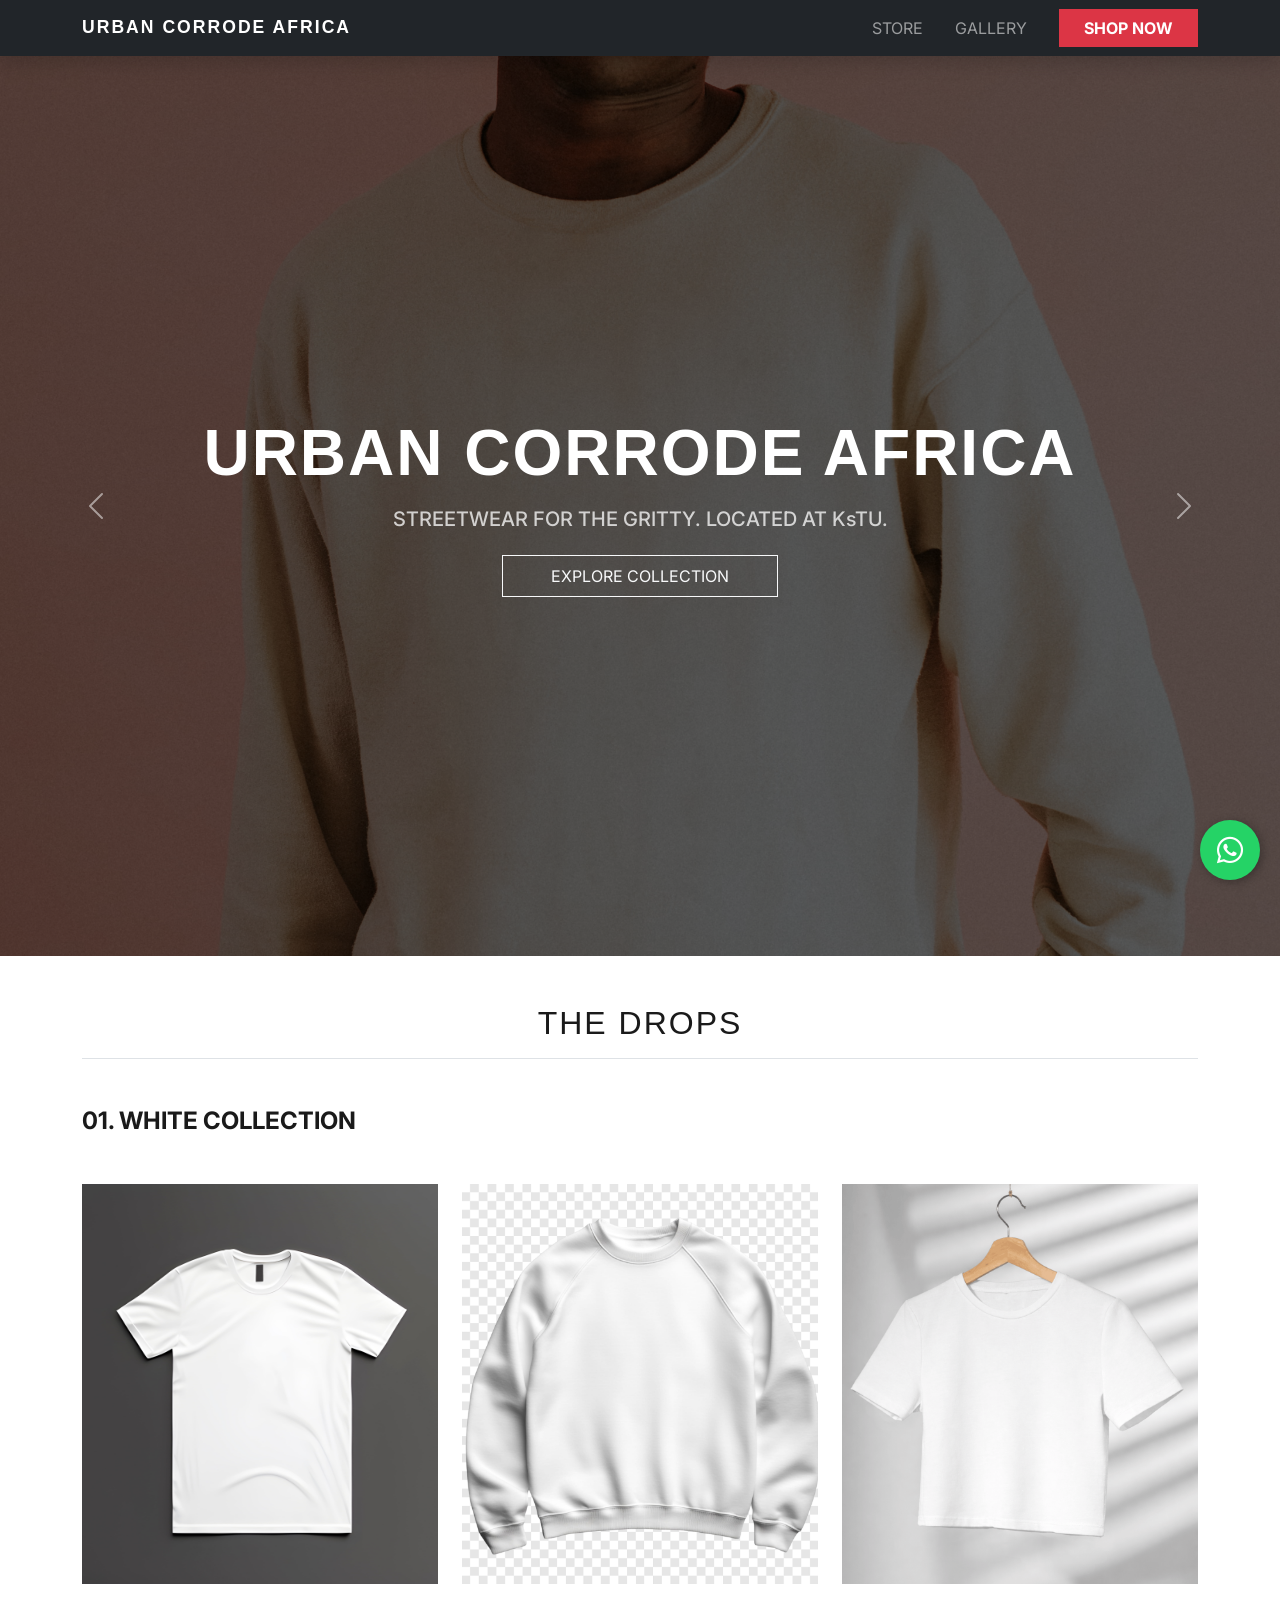
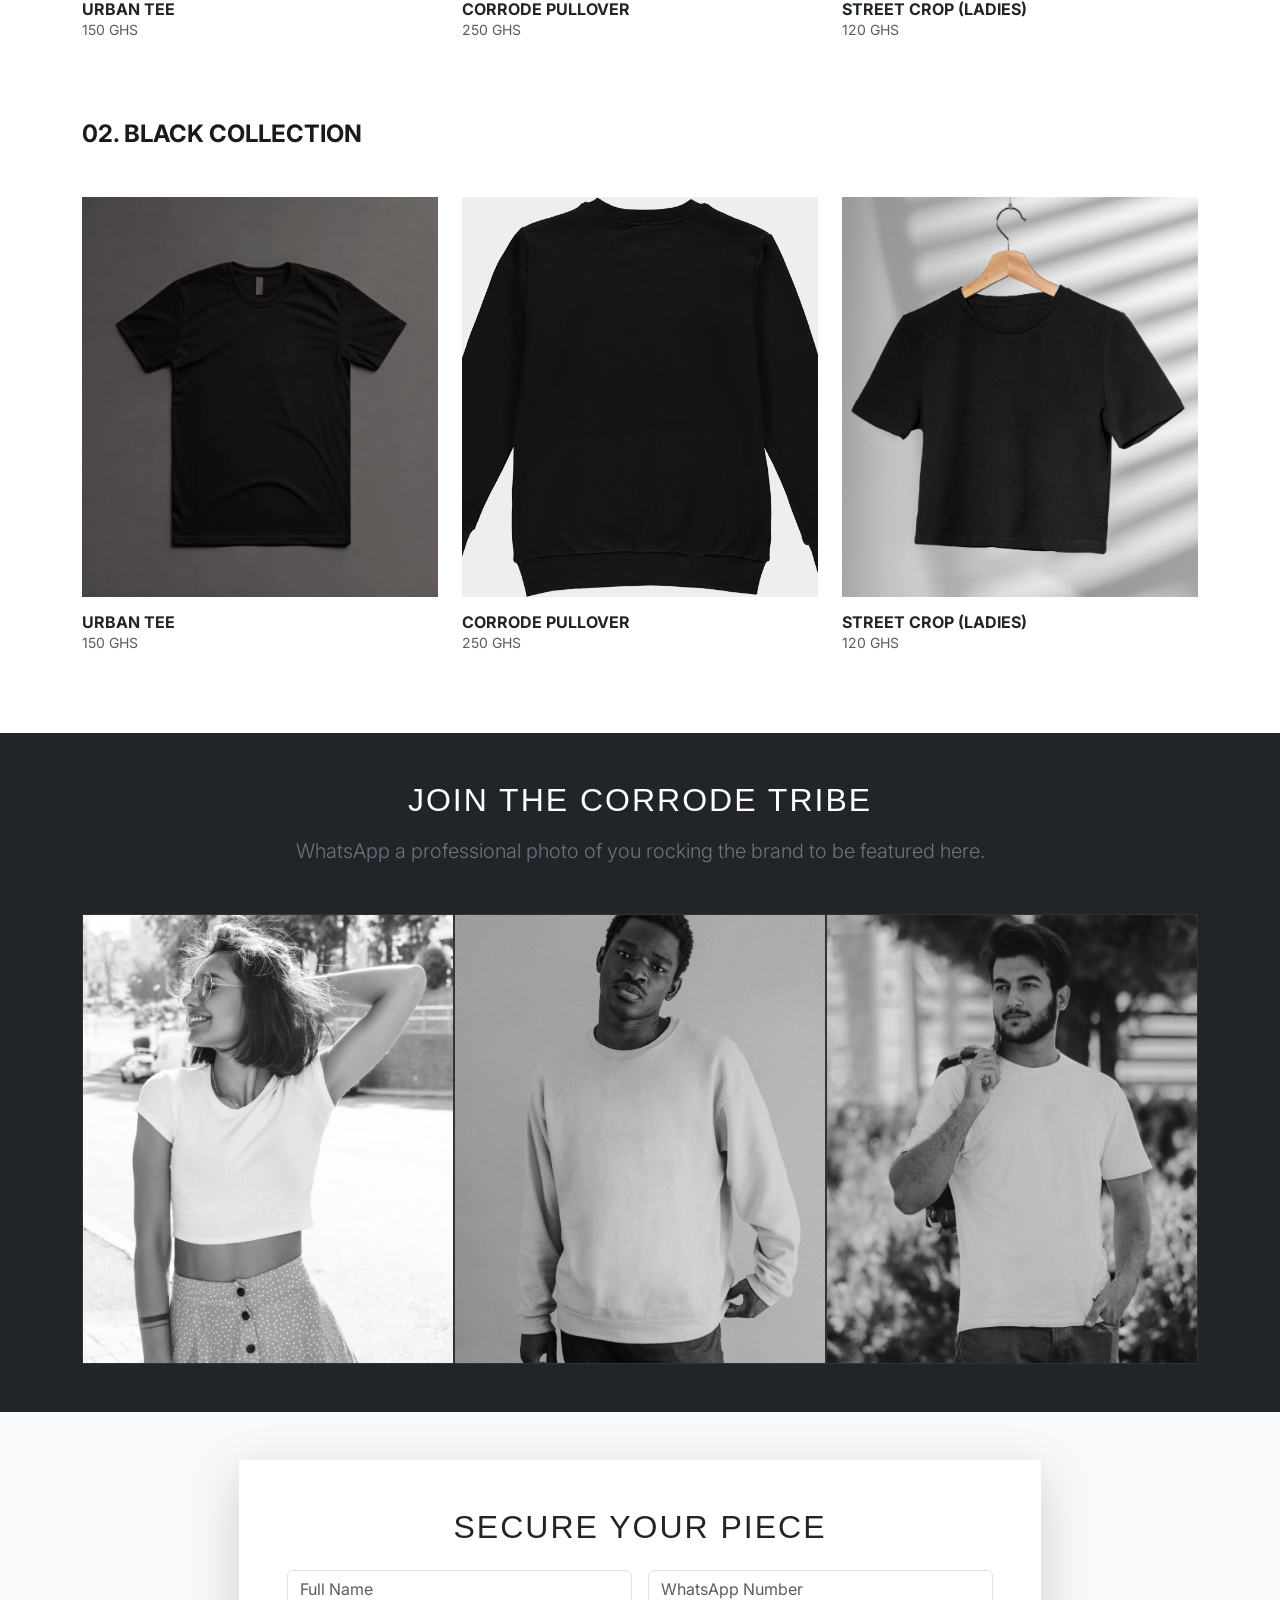
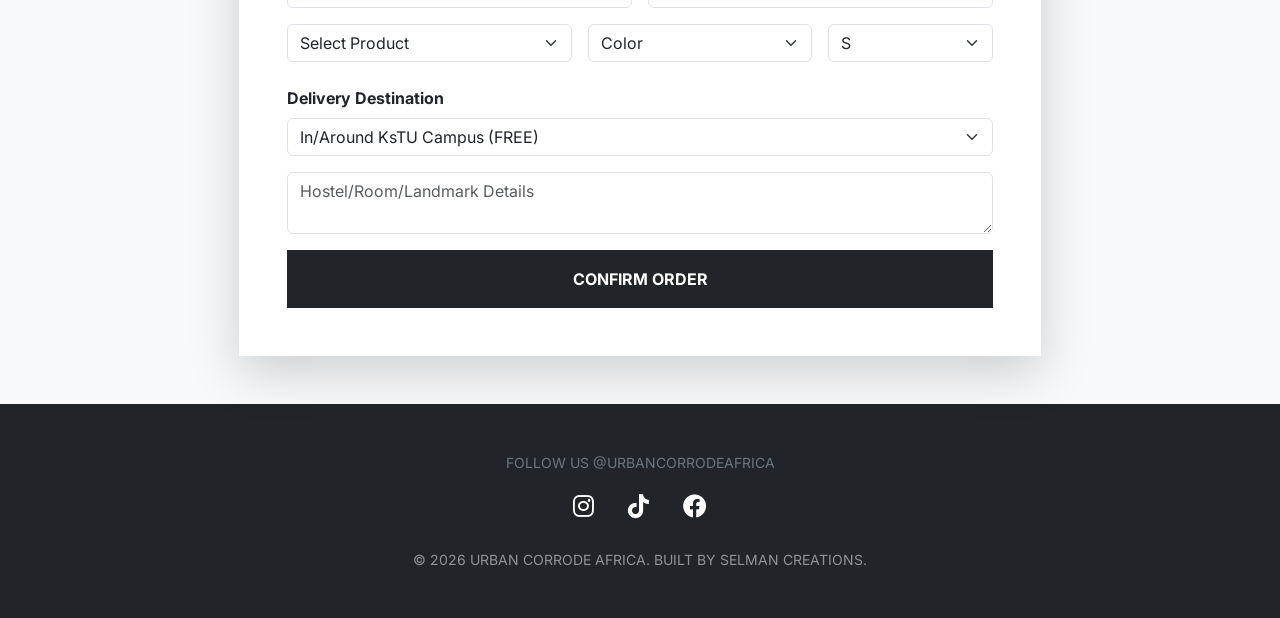
==== index.html @ b8eaf1cb "initial upload" ====
<!DOCTYPE html>
<html lang="en">
<head>
  <meta charset="UTF-8">
  <meta name="viewport" content="width=device-width, initial-scale=1.0">
  <title>URBAN CORRODE AFRICA | Official Store</title>

  <link href="https://cdn.jsdelivr.net/npm/bootstrap@5.3.0/dist/css/bootstrap.min.css" rel="stylesheet">
  <link href="https://fonts.googleapis.com/css2?family=Syncopate:wght@700&family=Inter:wght@400;700&display=swap" rel="stylesheet">
  <link rel="stylesheet" href="https://cdnjs.cloudflare.com/ajax/libs/font-awesome/6.0.0/css/all.min.css">

  <style>
    :root { --brand-dark: #0f0f0f; --brand-accent: #ff4d00; }
    body { font-family: 'Inter', sans-serif; background-color: #f8f9fa; color: #1a1a1a; overflow-x: hidden; }
    h1, h2, .navbar-brand { font-family: 'Syncopate', sans-serif; text-transform: uppercase; letter-spacing: 2px; }

    /* --- Navbar Styling --- */
    .navbar-brand {
      white-space: normal;
      max-width: 75%;
      line-height: 1.2;
      font-size: 1.1rem;
    }

    @media (max-width: 991px) {
      .navbar-brand { font-size: 0.9rem; }
      .navbar-toggler { margin-top: 5px; border-color: rgba(255,255,255,0.1); }
      .navbar-collapse { background: #212529; padding: 20px; border-radius: 0 0 10px 10px; }
    }

    /* --- Full Viewport Carousel --- */
    .carousel-item {
      height: 100vh;
      width: 100vw;
      background: no-repeat center center scroll;
      background-size: cover;
    }

    .carousel-overlay {
      position: absolute; top: 0; left: 0; width: 100%; height: 100%;
      background: rgba(0,0,0,0.6); display: flex; align-items: center;
      justify-content: center; color: white; text-align: center;
    }

    /* --- WhatsApp Floating Button --- */
    .whatsapp-float { position: fixed; bottom: 20px; right: 20px; background: #25d366; color: white;
      width: 60px; height: 60px; border-radius: 50%; text-align: center; font-size: 30px;
      box-shadow: 2px 2px 10px rgba(0,0,0,0.3); z-index: 1000; display: flex; align-items: center; justify-content: center; text-decoration: none; }

    /* --- Shop Section --- */
    .product-card { border: none; transition: 0.3s; background: none; }
    .product-card img { border-radius: 0; width: 100%; height: 400px; object-fit: cover; background: #eee; }
    .product-card:hover { transform: translateY(-5px); }

    /* --- Gallery Hover Zoom Effect --- */
    .gallery-container { overflow: hidden; position: relative; }
    .gallery-img {
      width: 100%; height: 450px; object-fit: cover;
      filter: grayscale(100%); transition: transform 0.6s ease, filter 0.6s ease;
      border: 1px solid #333;
    }
    .gallery-container:hover .gallery-img { filter: grayscale(0%); transform: scale(1.1); }

    .social-link { color: white; font-size: 1.5rem; margin: 0 15px; transition: 0.3s; text-decoration: none; }
    .social-link:hover { color: var(--brand-accent); }
  </style>
</head>
<body>

<a href="https://wa.me/233554914575" class="whatsapp-float" target="_blank">
  <i class="fab fa-whatsapp"></i>
</a>

<nav class="navbar navbar-expand-lg navbar-dark bg-dark sticky-top shadow">
  <div class="container d-flex align-items-start align-items-lg-center">
    <a class="navbar-brand fw-bold" href="#">URBAN CORRODE<br class="d-lg-none"> AFRICA</a>
    <button class="navbar-toggler" type="button" data-bs-toggle="collapse" data-bs-target="#navbarNav">
      <span class="navbar-toggler-icon"></span>
    </button>
    <div class="collapse navbar-collapse" id="navbarNav">
      <ul class="navbar-nav ms-auto align-items-center">
        <li class="nav-item"><a class="nav-link px-3" href="#shop">STORE</a></li>
        <li class="nav-item"><a class="nav-link px-3" href="#gallery">GALLERY</a></li>
        <li class="nav-item ms-lg-3 mt-3 mt-lg-0">
          <a href="#order" class="btn btn-danger px-4 rounded-0 fw-bold w-100">SHOP NOW</a>
        </li>
      </ul>
    </div>
  </div>
</nav>

<div id="heroCarousel" class="carousel slide carousel-fade" data-bs-ride="carousel">
  <div class="carousel-inner">
    <div class="carousel-item active" style="background-image: url('images/street%20uca%20pull%20over.jpg');">
      <div class="carousel-overlay">
        <div class="container px-4">
          <h1 class="display-3 fw-bold mb-3">URBAN CORRODE AFRICA</h1>
          <p class="h5 mb-4 opacity-75">STREETWEAR FOR THE GRITTY. LOCATED AT KsTU.</p>
          <a href="#shop" class="btn btn-outline-light rounded-0 px-5 py-2">EXPLORE COLLECTION</a>
        </div>
      </div>
    </div>
    <div class="carousel-item" style="background-image: url('images/street%20normal%20white%20uca.jpg');">
      <div class="carousel-overlay">
        <div class="container px-4">
          <h1 class="display-3 fw-bold mb-3">THE WHITE COLLECTION</h1>
          <p class="h5 mb-4 opacity-75">CLEAN. BOLD. ESSENTIAL.</p>
          <a href="#order" class="btn btn-danger rounded-0 px-5 py-2">ORDER NOW</a>
        </div>
      </div>
    </div>
  </div>
  <button class="carousel-control-prev" type="button" data-bs-target="#heroCarousel" data-bs-slide="prev">
    <span class="carousel-control-prev-icon" aria-hidden="true"></span>
  </button>
  <button class="carousel-control-next" type="button" data-bs-target="#heroCarousel" data-bs-slide="next">
    <span class="carousel-control-next-icon" aria-hidden="true"></span>
  </button>
</div>

<section id="shop" class="py-5 bg-white">
  <div class="container">
    <h2 class="text-center mb-5 border-bottom pb-3">THE DROPS</h2>

    <div class="row g-4 mb-5">
      <div class="col-12"><h4 class="fw-bold mb-4">01. WHITE COLLECTION</h4></div>
      <div class="col-md-4">
        <div class="card product-card">
          <img src="images/white%20normal%20uca%20shirt.jpg" alt="White Tee">
          <div class="card-body px-0"><h6 class="fw-bold mb-0 text-uppercase">Urban Tee</h6><p class="small text-muted">150 GHS</p></div>
        </div>
      </div>
      <div class="col-md-4">
        <div class="card product-card">
          <img src="images/white%20pull%20over.jpg" alt="White Hoodie">
          <div class="card-body px-0"><h6 class="fw-bold mb-0 text-uppercase">Corrode Pullover</h6><p class="small text-muted">250 GHS</p></div>
        </div>
      </div>
      <div class="col-md-4">
        <div class="card product-card">
          <img src="images/white%20crop%20top%20uca.png" alt="White Crop">
          <div class="card-body px-0"><h6 class="fw-bold mb-0 text-uppercase">Street Crop (Ladies)</h6><p class="small text-muted">120 GHS</p></div>
        </div>
      </div>
    </div>

    <div class="row g-4">
      <div class="col-12"><h4 class="fw-bold mb-4">02. BLACK COLLECTION</h4></div>
      <div class="col-md-4">
        <div class="card product-card">
          <img src="images/black%20normal%20uca%20shirt.png" alt="Black Tee">
          <div class="card-body px-0"><h6 class="fw-bold mb-0 text-uppercase">Urban Tee</h6><p class="small text-muted">150 GHS</p></div>
        </div>
      </div>
      <div class="col-md-4">
        <div class="card product-card">
          <img src="images/black%20pull%20over.png" alt="Black Hoodie">
          <div class="card-body px-0"><h6 class="fw-bold mb-0 text-uppercase">Corrode Pullover</h6><p class="small text-muted">250 GHS</p></div>
        </div>
      </div>
      <div class="col-md-4">
        <div class="card product-card">
          <img src="images/black%20crop%20top%20uca.jpg" alt="Black Crop">
          <div class="card-body px-0"><h6 class="fw-bold mb-0 text-uppercase">Street Crop (Ladies)</h6><p class="small text-muted">120 GHS</p></div>
        </div>
      </div>
    </div>
  </div>
</section>

<section id="gallery" class="py-5 bg-dark text-white">
  <div class="container text-center">
    <h2 class="mb-3">JOIN THE CORRODE TRIBE</h2>
    <p class="lead mb-5 text-secondary px-3">WhatsApp a professional photo of you rocking the brand to be featured here.</p>
    <div class="row g-0">
      <div class="col-md-4 gallery-container"><img src="images/streep%20uca%20crop%20top%203.jpg" class="gallery-img" alt="Fan Photo"></div>
      <div class="col-md-4 gallery-container"><img src="images/street%20uca%20pull%20over.jpg" class="gallery-img" alt="Fan Photo"></div>
      <div class="col-md-4 gallery-container"><img src="images/street%20normal%20white%20uca.jpg" class="gallery-img" alt="Fan Photo"></div>
    </div>
  </div>
</section>

<section id="order" class="py-5">
  <div class="container px-4" style="max-width: 850px;">
    <div class="card p-4 p-md-5 shadow-lg border-0 rounded-0">
      <h2 class="text-center mb-4">SECURE YOUR PIECE</h2>
      <form name="urban-corrode-orders" method="POST" data-netlify="true">
        <div class="row g-3">
          <div class="col-md-6"><input type="text" name="name" class="form-control" placeholder="Full Name" required></div>
          <div class="col-md-6"><input type="tel" name="phone" class="form-control" placeholder="WhatsApp Number" required></div>

          <div class="col-md-5">
            <select name="product" class="form-select" required>
              <option value="" disabled selected>Select Product</option>
              <option>Urban Tee</option>
              <option>Corrode Hoodie</option>
              <option>Street Crop</option>
            </select>
          </div>
          <div class="col-md-4">
            <select name="color" class="form-select" required>
              <option value="" disabled selected>Color</option>
              <option>Midnight Black</option>
              <option>Classic White</option>
            </select>
          </div>
          <div class="col-md-3">
            <select name="size" class="form-select">
              <option>S</option><option>M</option><option>L</option><option>XL</option>
            </select>
          </div>

          <div class="col-12 mt-4">
            <label class="form-label fw-bold">Delivery Destination</label>
            <select name="delivery" class="form-select mb-3" required>
              <option value="KsTU">In/Around KsTU Campus (FREE)</option>
              <option value="Outside">Outside Campus (Delivery Fee Applies)</option>
            </select>
            <textarea name="address" class="form-control" rows="2" placeholder="Hostel/Room/Landmark Details" required></textarea>
          </div>
          <div class="col-12">
            <button type="submit" class="btn btn-dark w-100 py-3 fw-bold rounded-0">CONFIRM ORDER</button>
          </div>
        </div>
      </form>
    </div>
  </div>
</section>

<footer class="py-5 bg-dark text-white text-center">
  <div class="mb-4">
    <p class="small text-secondary mb-3 text-uppercase">Follow us @urbancorrodeafrica</p>
    <a href="https://instagram.com/urbancorrodeafrica" class="social-link" target="_blank"><i class="fab fa-instagram"></i></a>
    <a href="https://tiktok.com/@urbancorrodeafrica" class="social-link" target="_blank"><i class="fab fa-tiktok"></i></a>
    <a href="https://facebook.com/urbancorrodeafrica" class="social-link" target="_blank"><i class="fab fa-facebook"></i></a>
  </div>
  <p class="mb-0 small opacity-50">© 2026 URBAN CORRODE AFRICA. BUILT BY SELMAN CREATIONS.</p>
</footer>

<script src="https://cdn.jsdelivr.net/npm/bootstrap@5.3.0/dist/js/bootstrap.bundle.min.js"></script>
</body>
</html>
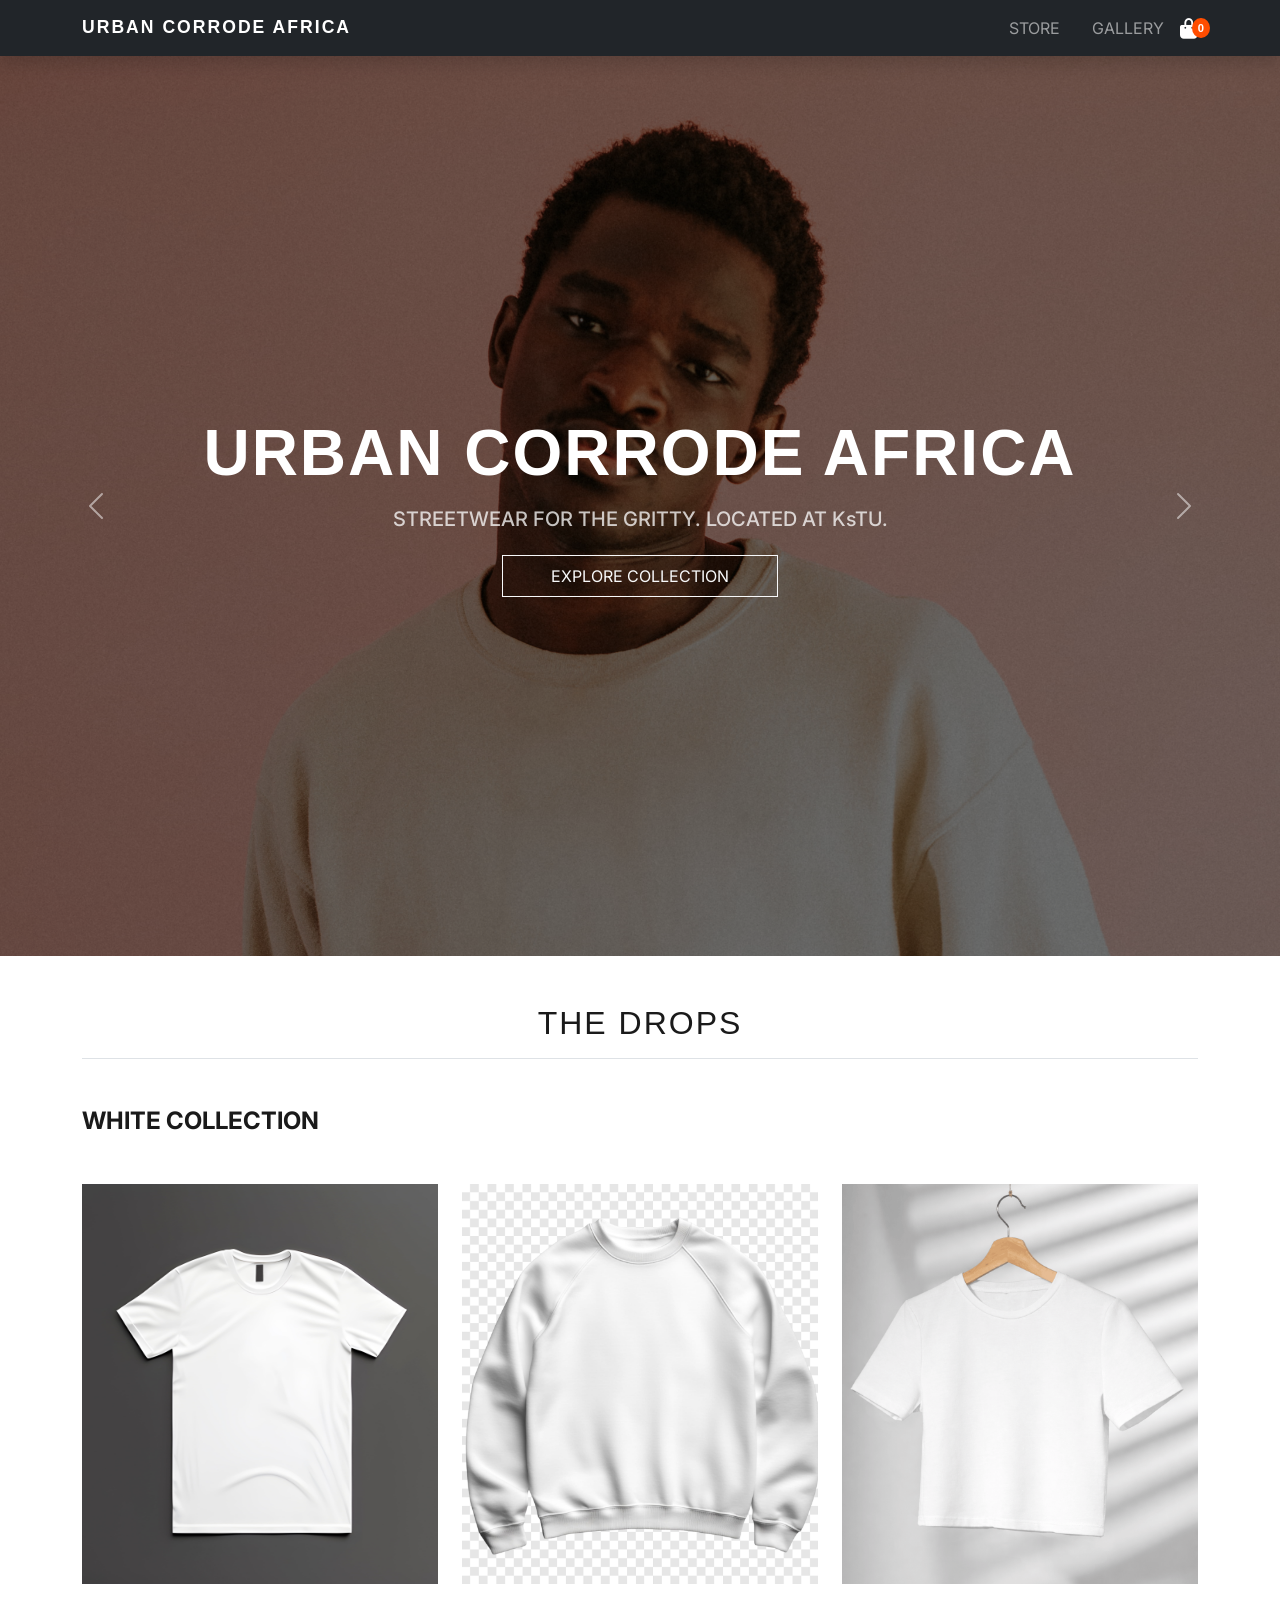
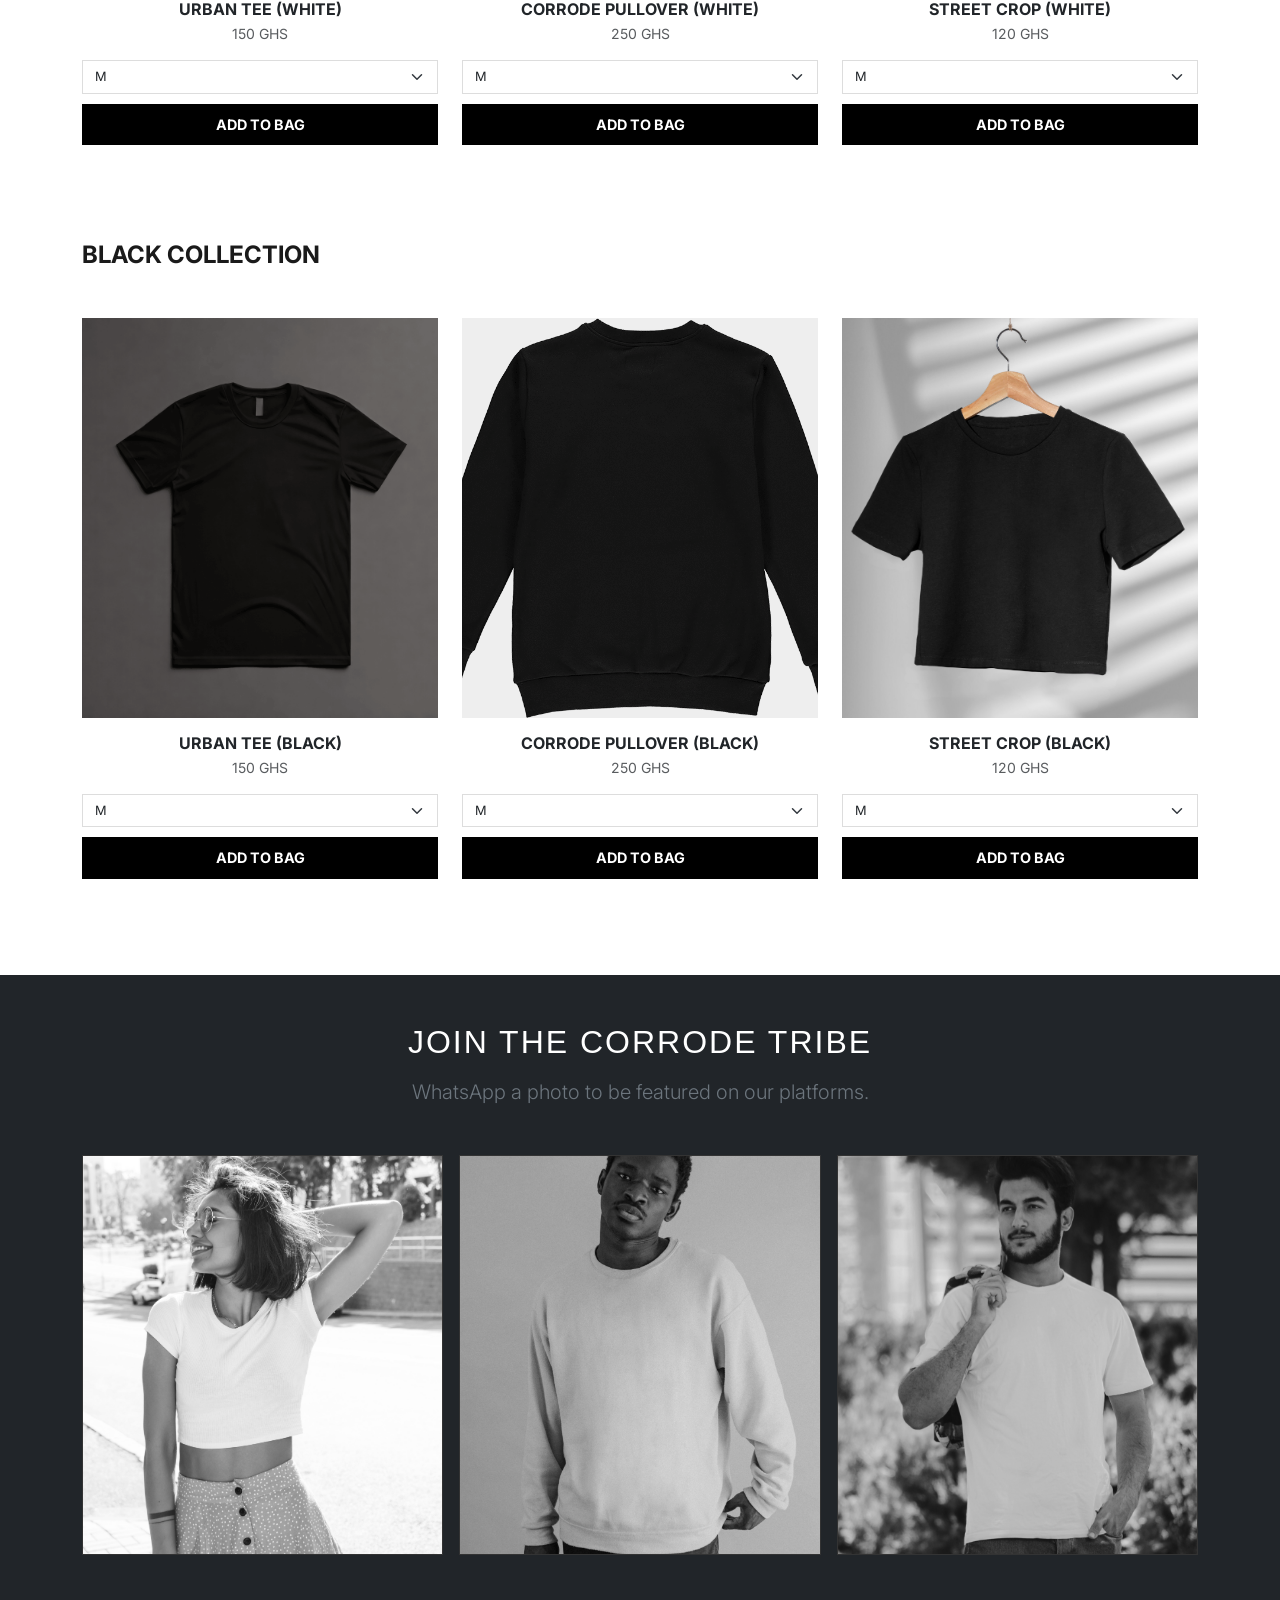
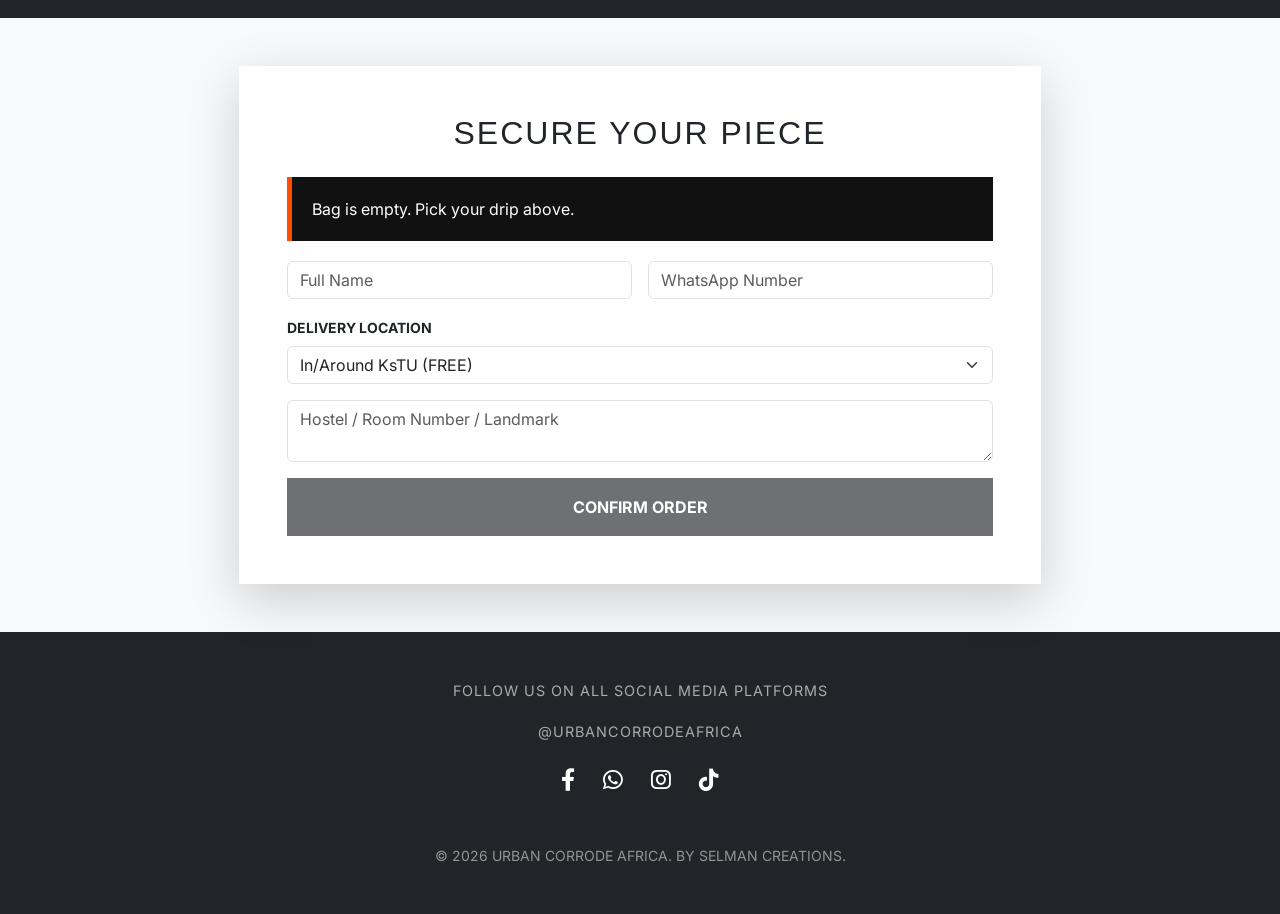
==== commit f8da23d5: "initial upload" ====
--- a/index.html
+++ b/index.html
@@ -14,76 +14,79 @@
     body { font-family: 'Inter', sans-serif; background-color: #f8f9fa; color: #1a1a1a; overflow-x: hidden; }
     h1, h2, .navbar-brand { font-family: 'Syncopate', sans-serif; text-transform: uppercase; letter-spacing: 2px; }
 
-    /* --- Navbar Styling --- */
-    .navbar-brand {
-      white-space: normal;
-      max-width: 75%;
-      line-height: 1.2;
-      font-size: 1.1rem;
-    }
+    /* Navbar & Persistent Cart */
+    .navbar-brand { white-space: normal; max-width: 75%; line-height: 1.2; font-size: 1.1rem; }
+    .cart-status { position: relative; cursor: pointer; color: white; text-decoration: none; transition: 0.3s; display: flex; align-items: center; }
+    .cart-status:hover { color: var(--brand-accent); }
+    .cart-badge { position: absolute; top: -10px; right: -12px; background: var(--brand-accent); color: white; font-size: 0.7rem; padding: 2px 6px; border-radius: 50%; font-family: sans-serif; font-weight: bold; }
 
     @media (max-width: 991px) {
       .navbar-brand { font-size: 0.9rem; }
-      .navbar-toggler { margin-top: 5px; border-color: rgba(255,255,255,0.1); }
-      .navbar-collapse { background: #212529; padding: 20px; border-radius: 0 0 10px 10px; }
-    }
-
-    /* --- Full Viewport Carousel --- */
+      .navbar-collapse { background: #212529; padding: 20px; border-radius: 0 0 10px 10px; margin-top: 10px; }
+      .nav-actions-mobile { display: flex; align-items: center; gap: 20px; }
+    }
+
+    /* Carousel Fix: Ensuring heads aren't cut off on desktop */
     .carousel-item {
       height: 100vh;
       width: 100vw;
-      background: no-repeat center center scroll;
+      background-repeat: no-repeat;
+      background-position: top center; /* Prioritizes the top of the image */
       background-size: cover;
+    }
+
+    /* Specific Desktop Adjustment */
+    @media (min-width: 1200px) {
+      .carousel-item { background-attachment: fixed; }
     }
 
     .carousel-overlay {
       position: absolute; top: 0; left: 0; width: 100%; height: 100%;
-      background: rgba(0,0,0,0.6); display: flex; align-items: center;
+      background: rgba(0,0,0,0.5); display: flex; align-items: center;
       justify-content: center; color: white; text-align: center;
     }
 
-    /* --- WhatsApp Floating Button --- */
-    .whatsapp-float { position: fixed; bottom: 20px; right: 20px; background: #25d366; color: white;
-      width: 60px; height: 60px; border-radius: 50%; text-align: center; font-size: 30px;
-      box-shadow: 2px 2px 10px rgba(0,0,0,0.3); z-index: 1000; display: flex; align-items: center; justify-content: center; text-decoration: none; }
-
-    /* --- Shop Section --- */
-    .product-card { border: none; transition: 0.3s; background: none; }
+    /* Product Cards */
+    .product-card { border: none; transition: 0.3s; background: none; margin-bottom: 2rem; }
     .product-card img { border-radius: 0; width: 100%; height: 400px; object-fit: cover; background: #eee; }
-    .product-card:hover { transform: translateY(-5px); }
-
-    /* --- Gallery Hover Zoom Effect --- */
-    .gallery-container { overflow: hidden; position: relative; }
-    .gallery-img {
-      width: 100%; height: 450px; object-fit: cover;
-      filter: grayscale(100%); transition: transform 0.6s ease, filter 0.6s ease;
-      border: 1px solid #333;
-    }
-    .gallery-container:hover .gallery-img { filter: grayscale(0%); transform: scale(1.1); }
-
-    .social-link { color: white; font-size: 1.5rem; margin: 0 15px; transition: 0.3s; text-decoration: none; }
-    .social-link:hover { color: var(--brand-accent); }
+    .size-select { border-radius: 0; border: 1px solid #ddd; font-size: 0.8rem; margin-bottom: 10px; }
+    .btn-add { background: #000; color: #fff; border-radius: 0; font-weight: bold; width: 100%; transition: 0.3s; border: none; padding: 10px; font-size: 0.9rem; }
+    .btn-add:hover { background: var(--brand-accent); }
+
+    /* Gallery */
+    .gallery-container { overflow: hidden; position: relative; margin-bottom: 15px; }
+    .gallery-img { width: 100%; height: 400px; object-fit: cover; filter: grayscale(100%); transition: 0.6s; border: 1px solid #333; }
+    .gallery-container:hover .gallery-img { filter: grayscale(0%); transform: scale(1.05); }
+
+    /* Checkout Summary */
+    #bag-summary { background: #111; color: #fff; padding: 20px; margin-bottom: 20px; border-left: 5px solid var(--brand-accent); }
+
+    /* Footer Socials */
+    .footer-social-title { font-size: 0.9rem; letter-spacing: 1px; color: #aaa; margin-bottom: 20px; }
+    .social-link { color: white; font-size: 1.4rem; margin: 0 12px; text-decoration: none; transition: 0.3s; display: inline-block; }
+    .social-link:hover { color: var(--brand-accent); transform: translateY(-3px); }
   </style>
 </head>
 <body>
 
-<a href="https://wa.me/233554914575" class="whatsapp-float" target="_blank">
-  <i class="fab fa-whatsapp"></i>
-</a>
-
 <nav class="navbar navbar-expand-lg navbar-dark bg-dark sticky-top shadow">
-  <div class="container d-flex align-items-start align-items-lg-center">
+  <div class="container d-flex justify-content-between align-items-center">
     <a class="navbar-brand fw-bold" href="#">URBAN CORRODE<br class="d-lg-none"> AFRICA</a>
-    <button class="navbar-toggler" type="button" data-bs-toggle="collapse" data-bs-target="#navbarNav">
-      <span class="navbar-toggler-icon"></span>
-    </button>
+
+    <div class="nav-actions-mobile order-lg-last">
+      <a href="#order" class="cart-status me-3 me-lg-0">
+        <i class="fas fa-shopping-bag fa-lg"></i>
+        <span class="cart-badge" id="cart-count">0</span>
+      </a>
+      <button class="navbar-toggler" type="button" data-bs-toggle="collapse" data-bs-target="#navbarNav">
+        <span class="navbar-toggler-icon"></span>
+      </button>
+    </div>
+
     <div class="collapse navbar-collapse" id="navbarNav">
       <ul class="navbar-nav ms-auto align-items-center">
         <li class="nav-item"><a class="nav-link px-3" href="#shop">STORE</a></li>
         <li class="nav-item"><a class="nav-link px-3" href="#gallery">GALLERY</a></li>
-        <li class="nav-item ms-lg-3 mt-3 mt-lg-0">
-          <a href="#order" class="btn btn-danger px-4 rounded-0 fw-bold w-100">SHOP NOW</a>
-        </li>
       </ul>
     </div>
   </div>
@@ -96,7 +99,7 @@
         <div class="container px-4">
           <h1 class="display-3 fw-bold mb-3">URBAN CORRODE AFRICA</h1>
           <p class="h5 mb-4 opacity-75">STREETWEAR FOR THE GRITTY. LOCATED AT KsTU.</p>
-          <a href="#shop" class="btn btn-outline-light rounded-0 px-5 py-2">EXPLORE COLLECTION</a>
+          <a href="#shop" class="btn btn-outline-light rounded-0 px-5 py-2 text-uppercase">Explore Collection</a>
         </div>
       </div>
     </div>
@@ -123,104 +126,115 @@
     <h2 class="text-center mb-5 border-bottom pb-3">THE DROPS</h2>
 
     <div class="row g-4 mb-5">
-      <div class="col-12"><h4 class="fw-bold mb-4">01. WHITE COLLECTION</h4></div>
-      <div class="col-md-4">
-        <div class="card product-card">
+      <div class="col-12"><h4 class="fw-bold mb-4">WHITE COLLECTION</h4></div>
+      <div class="col-md-4">
+        <div class="card product-card text-center">
           <img src="images/white%20normal%20uca%20shirt.jpg" alt="White Tee">
-          <div class="card-body px-0"><h6 class="fw-bold mb-0 text-uppercase">Urban Tee</h6><p class="small text-muted">150 GHS</p></div>
-        </div>
-      </div>
-      <div class="col-md-4">
-        <div class="card product-card">
+          <div class="card-body px-0">
+            <h6 class="fw-bold mb-1">URBAN TEE (WHITE)</h6>
+            <p class="small text-muted">150 GHS</p>
+            <select class="form-select size-select" id="size-w-tee"><option>S</option><option selected>M</option><option>L</option><option>XL</option></select>
+            <button class="btn-add" onclick="addToBag('Urban Tee (White)', 150, 'size-w-tee')">ADD TO BAG</button>
+          </div>
+        </div>
+      </div>
+      <div class="col-md-4">
+        <div class="card product-card text-center">
           <img src="images/white%20pull%20over.jpg" alt="White Hoodie">
-          <div class="card-body px-0"><h6 class="fw-bold mb-0 text-uppercase">Corrode Pullover</h6><p class="small text-muted">250 GHS</p></div>
-        </div>
-      </div>
-      <div class="col-md-4">
-        <div class="card product-card">
+          <div class="card-body px-0">
+            <h6 class="fw-bold mb-1">CORRODE PULLOVER (WHITE)</h6>
+            <p class="small text-muted">250 GHS</p>
+            <select class="form-select size-select" id="size-w-hoodie"><option>S</option><option selected>M</option><option>L</option><option>XL</option></select>
+            <button class="btn-add" onclick="addToBag('Pullover (White)', 250, 'size-w-hoodie')">ADD TO BAG</button>
+          </div>
+        </div>
+      </div>
+      <div class="col-md-4">
+        <div class="card product-card text-center">
           <img src="images/white%20crop%20top%20uca.png" alt="White Crop">
-          <div class="card-body px-0"><h6 class="fw-bold mb-0 text-uppercase">Street Crop (Ladies)</h6><p class="small text-muted">120 GHS</p></div>
+          <div class="card-body px-0">
+            <h6 class="fw-bold mb-1">STREET CROP (WHITE)</h6>
+            <p class="small text-muted">120 GHS</p>
+            <select class="form-select size-select" id="size-w-crop"><option>S</option><option selected>M</option><option>L</option></select>
+            <button class="btn-add" onclick="addToBag('Street Crop (White)', 120, 'size-w-crop')">ADD TO BAG</button>
+          </div>
         </div>
       </div>
     </div>
 
     <div class="row g-4">
-      <div class="col-12"><h4 class="fw-bold mb-4">02. BLACK COLLECTION</h4></div>
-      <div class="col-md-4">
-        <div class="card product-card">
+      <div class="col-12"><h4 class="fw-bold mb-4">BLACK COLLECTION</h4></div>
+      <div class="col-md-4">
+        <div class="card product-card text-center">
           <img src="images/black%20normal%20uca%20shirt.png" alt="Black Tee">
-          <div class="card-body px-0"><h6 class="fw-bold mb-0 text-uppercase">Urban Tee</h6><p class="small text-muted">150 GHS</p></div>
-        </div>
-      </div>
-      <div class="col-md-4">
-        <div class="card product-card">
+          <div class="card-body px-0">
+            <h6 class="fw-bold mb-1">URBAN TEE (BLACK)</h6>
+            <p class="small text-muted">150 GHS</p>
+            <select class="form-select size-select" id="size-b-tee"><option>S</option><option selected>M</option><option>L</option><option>XL</option></select>
+            <button class="btn-add" onclick="addToBag('Urban Tee (Black)', 150, 'size-b-tee')">ADD TO BAG</button>
+          </div>
+        </div>
+      </div>
+      <div class="col-md-4">
+        <div class="card product-card text-center">
           <img src="images/black%20pull%20over.png" alt="Black Hoodie">
-          <div class="card-body px-0"><h6 class="fw-bold mb-0 text-uppercase">Corrode Pullover</h6><p class="small text-muted">250 GHS</p></div>
-        </div>
-      </div>
-      <div class="col-md-4">
-        <div class="card product-card">
+          <div class="card-body px-0">
+            <h6 class="fw-bold mb-1">CORRODE PULLOVER (BLACK)</h6>
+            <p class="small text-muted">250 GHS</p>
+            <select class="form-select size-select" id="size-b-hoodie"><option>S</option><option selected>M</option><option>L</option><option>XL</option></select>
+            <button class="btn-add" onclick="addToBag('Pullover (Black)', 250, 'size-b-hoodie')">ADD TO BAG</button>
+          </div>
+        </div>
+      </div>
+      <div class="col-md-4">
+        <div class="card product-card text-center">
           <img src="images/black%20crop%20top%20uca.jpg" alt="Black Crop">
-          <div class="card-body px-0"><h6 class="fw-bold mb-0 text-uppercase">Street Crop (Ladies)</h6><p class="small text-muted">120 GHS</p></div>
+          <div class="card-body px-0">
+            <h6 class="fw-bold mb-1">STREET CROP (BLACK)</h6>
+            <p class="small text-muted">120 GHS</p>
+            <select class="form-select size-select" id="size-b-crop"><option>S</option><option selected>M</option><option>L</option></select>
+            <button class="btn-add" onclick="addToBag('Street Crop (Black)', 120, 'size-b-crop')">ADD TO BAG</button>
+          </div>
         </div>
       </div>
     </div>
   </div>
 </section>
 
-<section id="gallery" class="py-5 bg-dark text-white">
-  <div class="container text-center">
+<section id="gallery" class="py-5 bg-dark text-white text-center">
+  <div class="container">
     <h2 class="mb-3">JOIN THE CORRODE TRIBE</h2>
-    <p class="lead mb-5 text-secondary px-3">WhatsApp a professional photo of you rocking the brand to be featured here.</p>
-    <div class="row g-0">
-      <div class="col-md-4 gallery-container"><img src="images/streep%20uca%20crop%20top%203.jpg" class="gallery-img" alt="Fan Photo"></div>
-      <div class="col-md-4 gallery-container"><img src="images/street%20uca%20pull%20over.jpg" class="gallery-img" alt="Fan Photo"></div>
-      <div class="col-md-4 gallery-container"><img src="images/street%20normal%20white%20uca.jpg" class="gallery-img" alt="Fan Photo"></div>
+    <p class="lead mb-5 text-secondary px-3">WhatsApp a photo to be featured on our platforms.</p>
+    <div class="row g-3">
+      <div class="col-md-4"><div class="gallery-container"><img src="images/streep%20uca%20crop%20top%203.jpg" class="gallery-img" alt="Fan Photo"></div></div>
+      <div class="col-md-4"><div class="gallery-container"><img src="images/street%20uca%20pull%20over.jpg" class="gallery-img" alt="Fan Photo"></div></div>
+      <div class="col-md-4"><div class="gallery-container"><img src="images/street%20normal%20white%20uca.jpg" class="gallery-img" alt="Fan Photo"></div></div>
     </div>
   </div>
 </section>
 
-<section id="order" class="py-5">
+<section id="order" class="py-5 bg-light">
   <div class="container px-4" style="max-width: 850px;">
     <div class="card p-4 p-md-5 shadow-lg border-0 rounded-0">
-      <h2 class="text-center mb-4">SECURE YOUR PIECE</h2>
-      <form name="urban-corrode-orders" method="POST" data-netlify="true">
+      <h2 class="text-center mb-4 text-uppercase">Secure Your Piece</h2>
+      <div id="bag-summary">Bag is empty. Pick your drip above.</div>
+
+      <form id="orderForm" name="urban-corrode-orders" method="POST" data-netlify="true" action="/success.html">
+        <input type="hidden" name="items_list" id="items-input">
+        <input type="hidden" name="total_price" id="total-input">
+
         <div class="row g-3">
-          <div class="col-md-6"><input type="text" name="name" class="form-control" placeholder="Full Name" required></div>
-          <div class="col-md-6"><input type="tel" name="phone" class="form-control" placeholder="WhatsApp Number" required></div>
-
-          <div class="col-md-5">
-            <select name="product" class="form-select" required>
-              <option value="" disabled selected>Select Product</option>
-              <option>Urban Tee</option>
-              <option>Corrode Hoodie</option>
-              <option>Street Crop</option>
+          <div class="col-md-6"><input type="text" id="custName" name="name" class="form-control" placeholder="Full Name" required></div>
+          <div class="col-md-6"><input type="tel" id="custPhone" name="phone" class="form-control" placeholder="WhatsApp Number" required></div>
+          <div class="col-12 mt-3">
+            <label class="form-label fw-bold small">DELIVERY LOCATION</label>
+            <select id="custDelivery" name="delivery" class="form-select mb-3" required>
+              <option value="KsTU">In/Around KsTU (FREE)</option>
+              <option value="Outside">Outside Campus (Fee Applies)</option>
             </select>
-          </div>
-          <div class="col-md-4">
-            <select name="color" class="form-select" required>
-              <option value="" disabled selected>Color</option>
-              <option>Midnight Black</option>
-              <option>Classic White</option>
-            </select>
-          </div>
-          <div class="col-md-3">
-            <select name="size" class="form-select">
-              <option>S</option><option>M</option><option>L</option><option>XL</option>
-            </select>
-          </div>
-
-          <div class="col-12 mt-4">
-            <label class="form-label fw-bold">Delivery Destination</label>
-            <select name="delivery" class="form-select mb-3" required>
-              <option value="KsTU">In/Around KsTU Campus (FREE)</option>
-              <option value="Outside">Outside Campus (Delivery Fee Applies)</option>
-            </select>
-            <textarea name="address" class="form-control" rows="2" placeholder="Hostel/Room/Landmark Details" required></textarea>
-          </div>
-          <div class="col-12">
-            <button type="submit" class="btn btn-dark w-100 py-3 fw-bold rounded-0">CONFIRM ORDER</button>
-          </div>
+            <textarea id="custAddress" name="address" class="form-control" rows="2" placeholder="Hostel / Room Number / Landmark" required></textarea>
+          </div>
+          <div class="col-12"><button type="submit" id="submitBtn" class="btn btn-dark w-100 py-3 fw-bold rounded-0" disabled>CONFIRM ORDER</button></div>
         </div>
       </form>
     </div>
@@ -228,15 +242,73 @@
 </section>
 
 <footer class="py-5 bg-dark text-white text-center">
-  <div class="mb-4">
-    <p class="small text-secondary mb-3 text-uppercase">Follow us @urbancorrodeafrica</p>
-    <a href="https://instagram.com/urbancorrodeafrica" class="social-link" target="_blank"><i class="fab fa-instagram"></i></a>
-    <a href="https://tiktok.com/@urbancorrodeafrica" class="social-link" target="_blank"><i class="fab fa-tiktok"></i></a>
-    <a href="https://facebook.com/urbancorrodeafrica" class="social-link" target="_blank"><i class="fab fa-facebook"></i></a>
-  </div>
-  <p class="mb-0 small opacity-50">© 2026 URBAN CORRODE AFRICA. BUILT BY SELMAN CREATIONS.</p>
+  <div class="container">
+    <p class="footer-social-title text-uppercase">Follow us on all social media platforms</p>
+    <p class="footer-social-title text-uppercase">@urbancorrodeafrica</p>
+    <div class="mb-5">
+      <a href="https://facebook.com/urbancorrodeafrica" class="social-link" target="_blank"><i class="fab fa-facebook-f"></i></a>
+      <a href="https://wa.me/233554914575" class="social-link" target="_blank"><i class="fab fa-whatsapp"></i></a>
+      <a href="https://instagram.com/urbancorrodeafrica" class="social-link" target="_blank"><i class="fab fa-instagram"></i></a>
+      <a href="https://tiktok.com/@urbancorrodeafrica" class="social-link" target="_blank"><i class="fab fa-tiktok"></i></a>
+    </div>
+    <p class="mb-0 small opacity-50">© 2026 URBAN CORRODE AFRICA. BY SELMAN CREATIONS.</p>
+  </div>
 </footer>
 
 <script src="https://cdn.jsdelivr.net/npm/bootstrap@5.3.0/dist/js/bootstrap.bundle.min.js"></script>
+<script>
+  let bag = [];
+  let total = 0;
+
+  function addToBag(product, price, sizeId) {
+    const size = document.getElementById(sizeId).value;
+    bag.push(`${product} (${size})`);
+    total += price;
+    updateUI();
+
+    const btn = event.target;
+    btn.innerText = "ADDED!";
+    btn.style.background = "#ff4d00";
+    setTimeout(() => { btn.innerText = "ADD TO BAG"; btn.style.background = "#000"; }, 800);
+  }
+
+  function updateUI() {
+    document.getElementById('cart-count').innerText = bag.length;
+    const summary = document.getElementById('bag-summary');
+    const submitBtn = document.getElementById('submitBtn');
+
+    if(bag.length > 0) {
+      summary.innerHTML = `
+                <div class="p-2">
+                    <h6 class="fw-bold text-danger mb-1">YOUR SELECTION:</h6>
+                    <p class="mb-2 text-white small">${bag.join(' | ')}</p>
+                    <h5 class="mb-0">TOTAL: ${total} GHS</h5>
+                    <button type="button" class="btn btn-sm btn-outline-light mt-2" onclick="clearBag()" style="font-size: 0.7rem;">CLEAR BAG</button>
+                </div>`;
+      document.getElementById('items-input').value = bag.join(', ');
+      document.getElementById('total-input').value = total + " GHS";
+      submitBtn.disabled = false;
+    } else {
+      summary.innerHTML = "Bag is empty. Pick your drip above.";
+      submitBtn.disabled = true;
+    }
+  }
+
+  function clearBag() {
+    bag = [];
+    total = 0;
+    updateUI();
+  }
+
+  const form = document.getElementById('orderForm');
+  form.addEventListener('submit', function(e) {
+    setTimeout(() => {
+      const name = document.getElementById('custName').value;
+      const loc = document.getElementById('custAddress').value;
+      const message = `*URBAN CORRODE ORDER*%0A%0A*Items:* ${bag.join(', ')}%0A*Total:* ${total} GHS%0A*Name:* ${name}%0A*Delivery:* ${loc}`;
+      window.location.href = `https://wa.me/233554914575?text=${message}`;
+    }, 3000);
+  });
+</script>
 </body>
 </html>
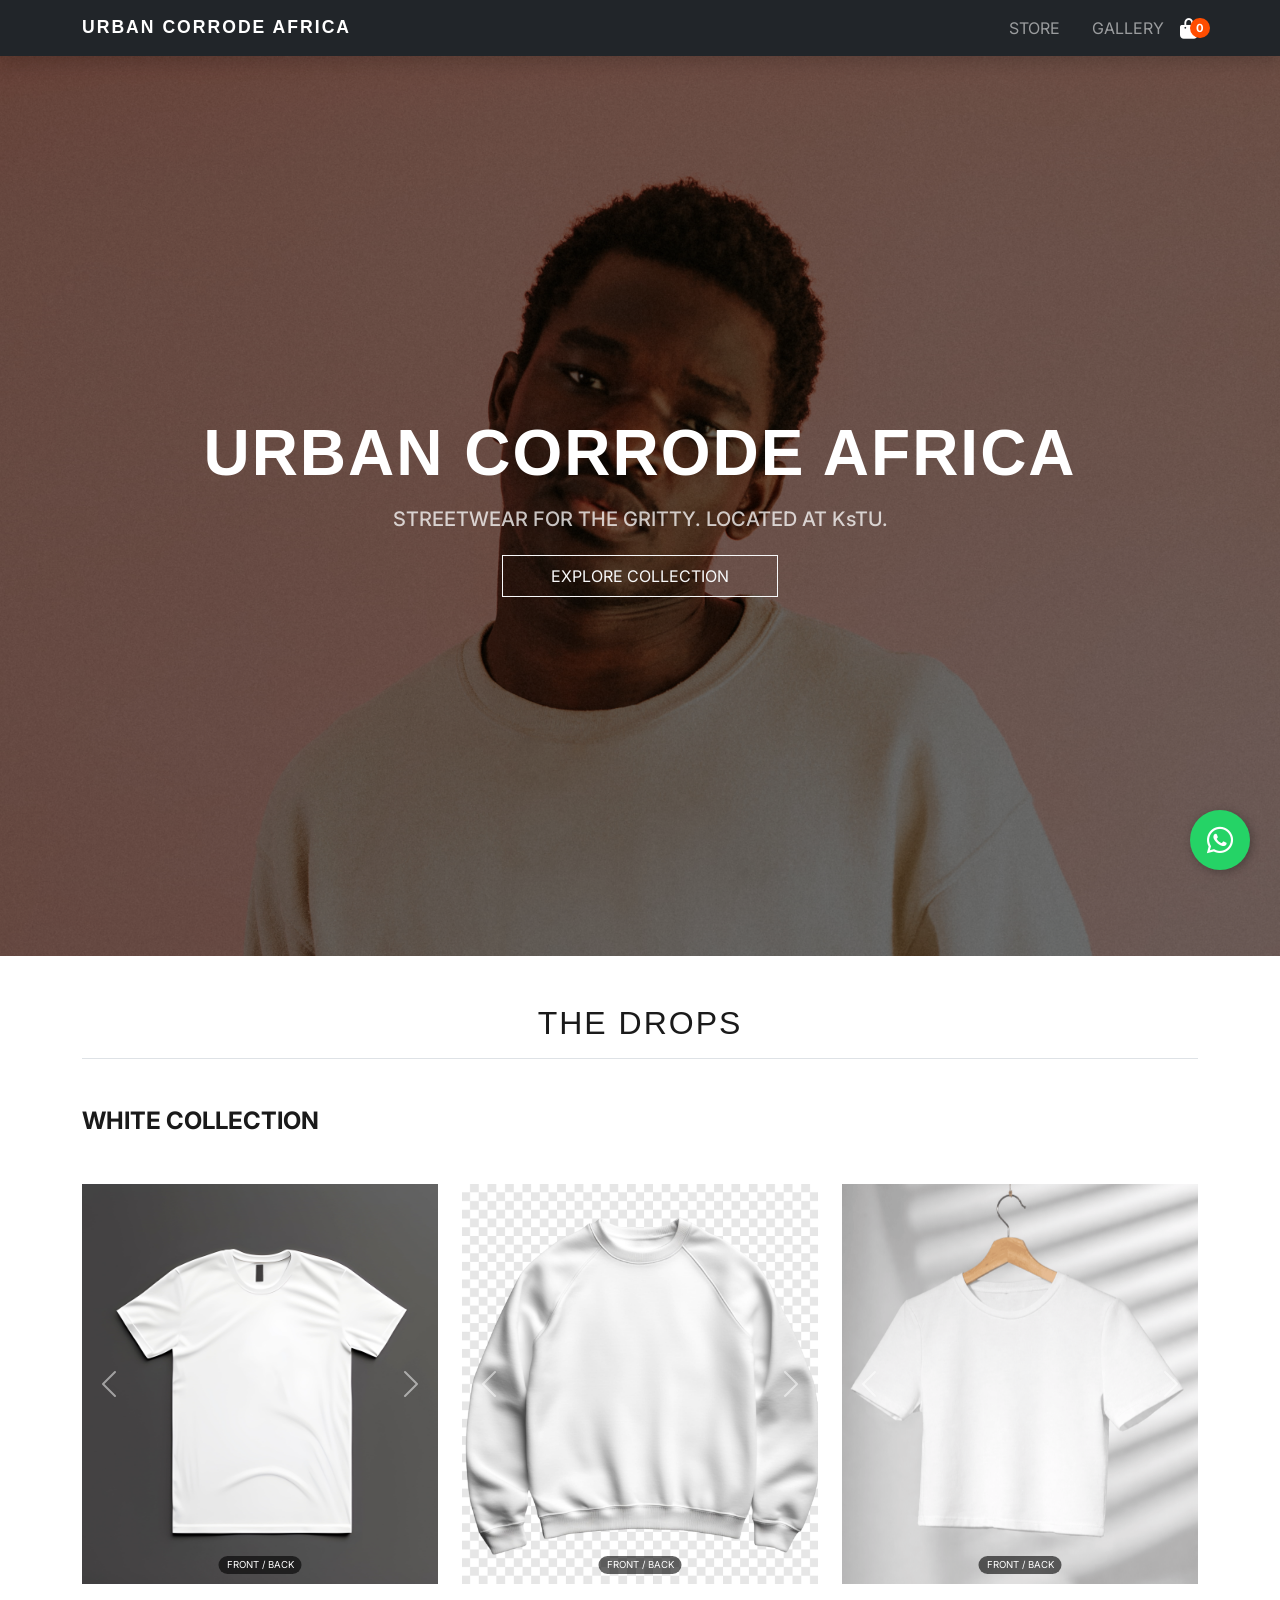
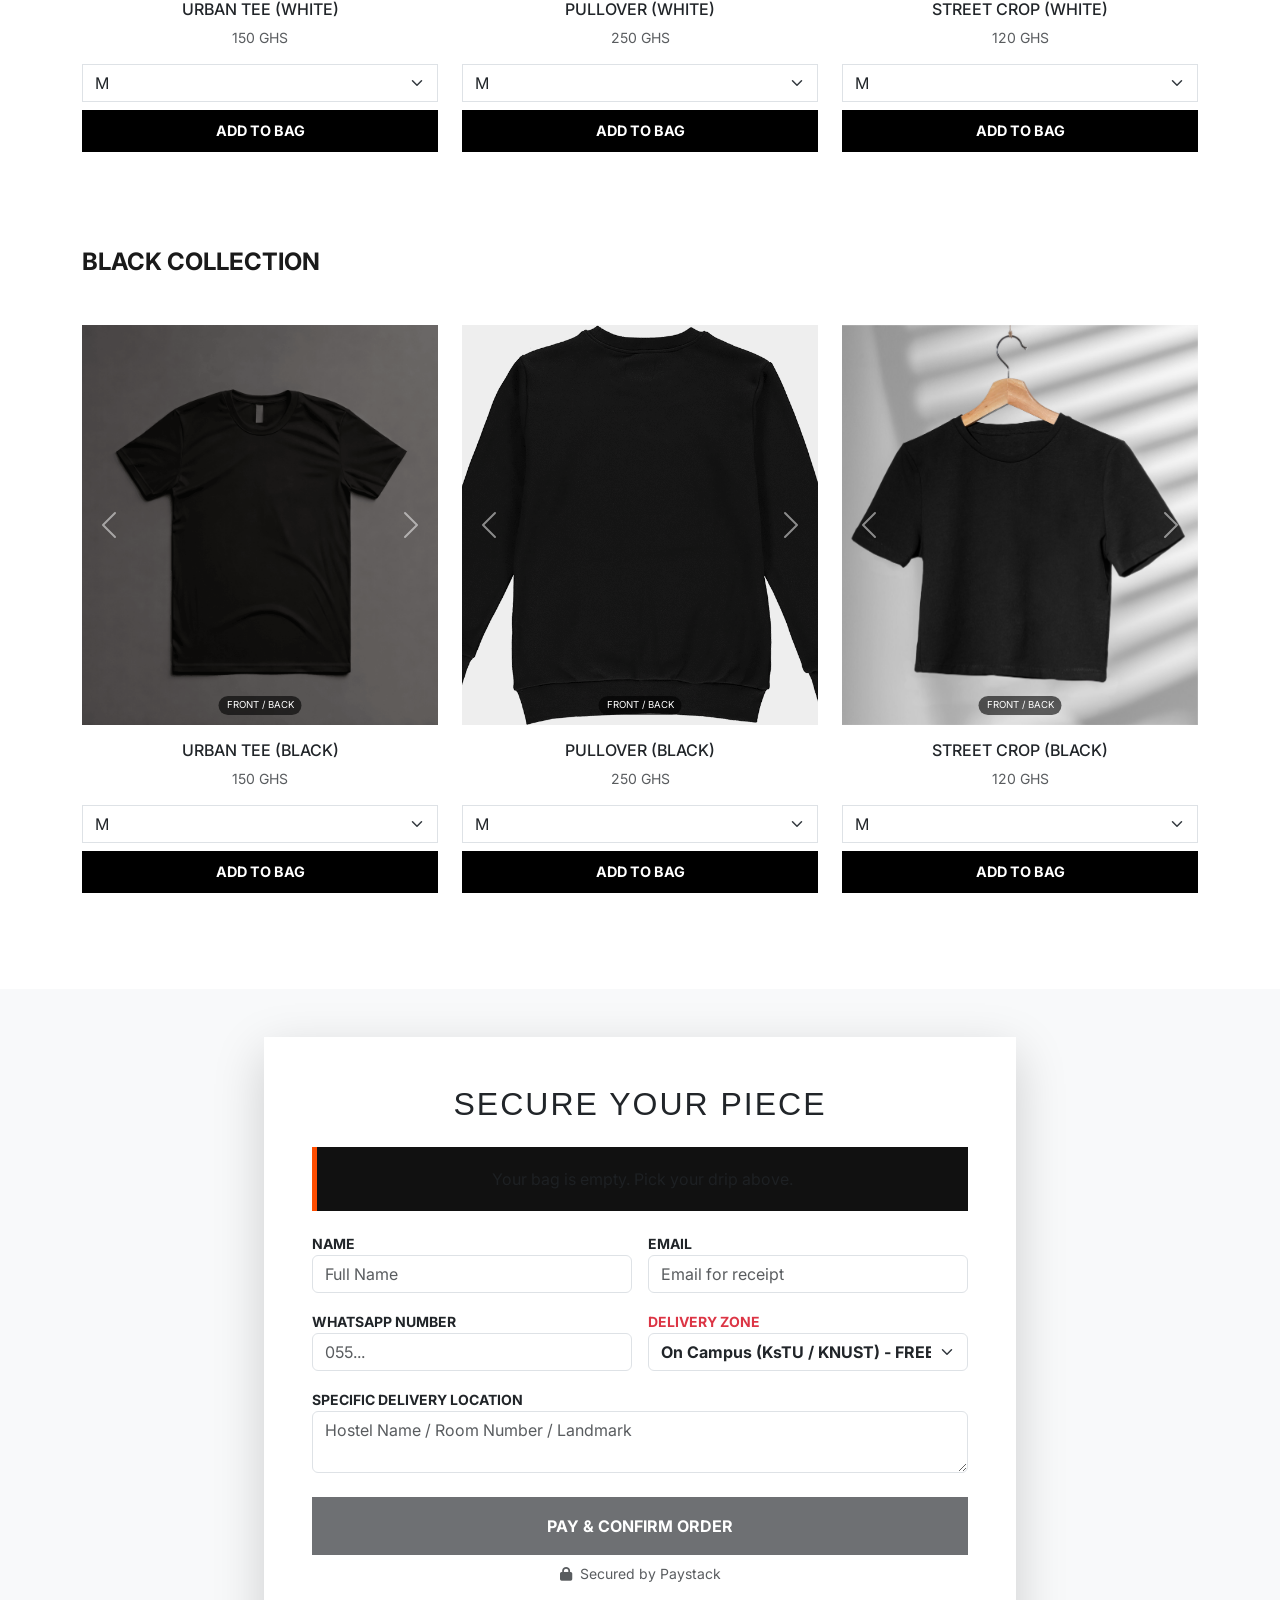
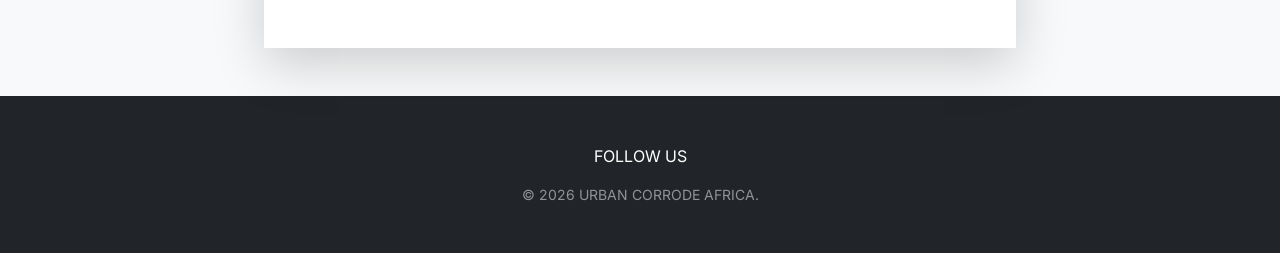
==== commit b8b66b1d: "initial upload" ====
--- a/index.html
+++ b/index.html
@@ -9,70 +9,49 @@
   <link href="https://fonts.googleapis.com/css2?family=Syncopate:wght@700&family=Inter:wght@400;700&display=swap" rel="stylesheet">
   <link rel="stylesheet" href="https://cdnjs.cloudflare.com/ajax/libs/font-awesome/6.0.0/css/all.min.css">
 
+  <script src="https://cdn.jsdelivr.net/npm/@supabase/supabase-js@2"></script>
+  <script src="https://js.paystack.co/v1/inline.js"></script>
+
   <style>
-    :root { --brand-dark: #0f0f0f; --brand-accent: #ff4d00; }
+    :root { --brand-dark: #0f0f0f; --brand-accent: #ff4d00; --whatsapp-green: #25D366; }
     body { font-family: 'Inter', sans-serif; background-color: #f8f9fa; color: #1a1a1a; overflow-x: hidden; }
     h1, h2, .navbar-brand { font-family: 'Syncopate', sans-serif; text-transform: uppercase; letter-spacing: 2px; }
 
-    /* Navbar & Persistent Cart */
     .navbar-brand { white-space: normal; max-width: 75%; line-height: 1.2; font-size: 1.1rem; }
-    .cart-status { position: relative; cursor: pointer; color: white; text-decoration: none; transition: 0.3s; display: flex; align-items: center; }
-    .cart-status:hover { color: var(--brand-accent); }
-    .cart-badge { position: absolute; top: -10px; right: -12px; background: var(--brand-accent); color: white; font-size: 0.7rem; padding: 2px 6px; border-radius: 50%; font-family: sans-serif; font-weight: bold; }
-
-    @media (max-width: 991px) {
-      .navbar-brand { font-size: 0.9rem; }
-      .navbar-collapse { background: #212529; padding: 20px; border-radius: 0 0 10px 10px; margin-top: 10px; }
-      .nav-actions-mobile { display: flex; align-items: center; gap: 20px; }
-    }
-
-    /* Carousel Fix: Ensuring heads aren't cut off on desktop */
-    .carousel-item {
-      height: 100vh;
-      width: 100vw;
-      background-repeat: no-repeat;
-      background-position: top center; /* Prioritizes the top of the image */
-      background-size: cover;
-    }
-
-    /* Specific Desktop Adjustment */
-    @media (min-width: 1200px) {
-      .carousel-item { background-attachment: fixed; }
-    }
-
-    .carousel-overlay {
-      position: absolute; top: 0; left: 0; width: 100%; height: 100%;
-      background: rgba(0,0,0,0.5); display: flex; align-items: center;
-      justify-content: center; color: white; text-align: center;
-    }
-
-    /* Product Cards */
-    .product-card { border: none; transition: 0.3s; background: none; margin-bottom: 2rem; }
-    .product-card img { border-radius: 0; width: 100%; height: 400px; object-fit: cover; background: #eee; }
-    .size-select { border-radius: 0; border: 1px solid #ddd; font-size: 0.8rem; margin-bottom: 10px; }
-    .btn-add { background: #000; color: #fff; border-radius: 0; font-weight: bold; width: 100%; transition: 0.3s; border: none; padding: 10px; font-size: 0.9rem; }
+    .cart-status { position: relative; color: white; text-decoration: none; display: flex; align-items: center; }
+    .cart-badge { position: absolute; top: -10px; right: -12px; background: var(--brand-accent); color: white; font-size: 0.7rem; padding: 2px 6px; border-radius: 50%; font-weight: bold; }
+
+    .carousel-item-hero { height: 100vh; width: 100vw; background-repeat: no-repeat; background-position: top center; background-size: cover; }
+    .carousel-overlay { position: absolute; top: 0; left: 0; width: 100%; height: 100%; background: rgba(0,0,0,0.5); display: flex; align-items: center; justify-content: center; color: white; text-align: center; }
+
+    .product-card { border: none; background: none; margin-bottom: 2rem; }
+    .product-slider { width: 100%; height: 400px; background: #eee; overflow: hidden; position: relative; }
+    .product-slider img { width: 100%; height: 400px; object-fit: cover; }
+    .view-hint { position: absolute; bottom: 10px; left: 50%; transform: translateX(-50%); background: rgba(0,0,0,0.6); color: white; font-size: 0.6rem; padding: 2px 8px; z-index: 5; text-transform: uppercase; border-radius: 10px; }
+
+    .btn-add { background: #000; color: #fff; border-radius: 0; font-weight: bold; width: 100%; border: none; padding: 10px; font-size: 0.9rem; transition: 0.3s; }
     .btn-add:hover { background: var(--brand-accent); }
 
-    /* Gallery */
-    .gallery-container { overflow: hidden; position: relative; margin-bottom: 15px; }
-    .gallery-img { width: 100%; height: 400px; object-fit: cover; filter: grayscale(100%); transition: 0.6s; border: 1px solid #333; }
+    .gallery-container { overflow: hidden; position: relative; margin-bottom: 15px; border: 1px solid #333; }
+    .gallery-img { width: 100%; height: 400px; object-fit: cover; filter: grayscale(100%); transition: 0.6s; }
     .gallery-container:hover .gallery-img { filter: grayscale(0%); transform: scale(1.05); }
 
-    /* Checkout Summary */
     #bag-summary { background: #111; color: #fff; padding: 20px; margin-bottom: 20px; border-left: 5px solid var(--brand-accent); }
-
-    /* Footer Socials */
-    .footer-social-title { font-size: 0.9rem; letter-spacing: 1px; color: #aaa; margin-bottom: 20px; }
+    .bag-item { display: flex; justify-content: space-between; align-items: center; border-bottom: 1px solid #333; padding: 10px 0; }
+    .remove-btn { color: #ff4d4d; cursor: pointer; transition: 0.3s; font-size: 1.1rem; }
+    .remove-btn:hover { color: #fff; transform: scale(1.2); }
+
+    .whatsapp-float { position: fixed; bottom: 30px; right: 30px; background-color: var(--whatsapp-green); color: white; width: 60px; height: 60px; border-radius: 50%; display: flex; align-items: center; justify-content: center; font-size: 30px; box-shadow: 2px 2px 10px rgba(0,0,0,0.3); z-index: 1000; transition: 0.3s; text-decoration: none; }
     .social-link { color: white; font-size: 1.4rem; margin: 0 12px; text-decoration: none; transition: 0.3s; display: inline-block; }
-    .social-link:hover { color: var(--brand-accent); transform: translateY(-3px); }
   </style>
 </head>
 <body>
 
+<a href="https://wa.me/233554914575" class="whatsapp-float" target="_blank"><i class="fab fa-whatsapp"></i></a>
+
 <nav class="navbar navbar-expand-lg navbar-dark bg-dark sticky-top shadow">
   <div class="container d-flex justify-content-between align-items-center">
     <a class="navbar-brand fw-bold" href="#">URBAN CORRODE<br class="d-lg-none"> AFRICA</a>
-
     <div class="nav-actions-mobile order-lg-last">
       <a href="#order" class="cart-status me-3 me-lg-0">
         <i class="fas fa-shopping-bag fa-lg"></i>
@@ -82,7 +61,6 @@
         <span class="navbar-toggler-icon"></span>
       </button>
     </div>
-
     <div class="collapse navbar-collapse" id="navbarNav">
       <ul class="navbar-nav ms-auto align-items-center">
         <li class="nav-item"><a class="nav-link px-3" href="#shop">STORE</a></li>
@@ -92,33 +70,18 @@
   </div>
 </nav>
 
-<div id="heroCarousel" class="carousel slide carousel-fade" data-bs-ride="carousel">
+<div id="heroCarousel" class="carousel slide" data-bs-ride="carousel">
   <div class="carousel-inner">
-    <div class="carousel-item active" style="background-image: url('images/street%20uca%20pull%20over.jpg');">
+    <div class="carousel-item carousel-item-hero active" style="background-image: url('images/street uca pull over.jpg');">
       <div class="carousel-overlay">
-        <div class="container px-4">
+        <div class="container px-4 text-center">
           <h1 class="display-3 fw-bold mb-3">URBAN CORRODE AFRICA</h1>
           <p class="h5 mb-4 opacity-75">STREETWEAR FOR THE GRITTY. LOCATED AT KsTU.</p>
-          <a href="#shop" class="btn btn-outline-light rounded-0 px-5 py-2 text-uppercase">Explore Collection</a>
-        </div>
-      </div>
-    </div>
-    <div class="carousel-item" style="background-image: url('images/street%20normal%20white%20uca.jpg');">
-      <div class="carousel-overlay">
-        <div class="container px-4">
-          <h1 class="display-3 fw-bold mb-3">THE WHITE COLLECTION</h1>
-          <p class="h5 mb-4 opacity-75">CLEAN. BOLD. ESSENTIAL.</p>
-          <a href="#order" class="btn btn-danger rounded-0 px-5 py-2">ORDER NOW</a>
+          <a href="#shop" class="btn btn-outline-light rounded-0 px-5 py-2">EXPLORE COLLECTION</a>
         </div>
       </div>
     </div>
   </div>
-  <button class="carousel-control-prev" type="button" data-bs-target="#heroCarousel" data-bs-slide="prev">
-    <span class="carousel-control-prev-icon" aria-hidden="true"></span>
-  </button>
-  <button class="carousel-control-next" type="button" data-bs-target="#heroCarousel" data-bs-slide="next">
-    <span class="carousel-control-next-icon" aria-hidden="true"></span>
-  </button>
 </div>
 
 <section id="shop" class="py-5 bg-white">
@@ -129,34 +92,55 @@
       <div class="col-12"><h4 class="fw-bold mb-4">WHITE COLLECTION</h4></div>
       <div class="col-md-4">
         <div class="card product-card text-center">
-          <img src="images/white%20normal%20uca%20shirt.jpg" alt="White Tee">
-          <div class="card-body px-0">
-            <h6 class="fw-bold mb-1">URBAN TEE (WHITE)</h6>
-            <p class="small text-muted">150 GHS</p>
-            <select class="form-select size-select" id="size-w-tee"><option>S</option><option selected>M</option><option>L</option><option>XL</option></select>
-            <button class="btn-add" onclick="addToBag('Urban Tee (White)', 150, 'size-w-tee')">ADD TO BAG</button>
-          </div>
-        </div>
-      </div>
-      <div class="col-md-4">
-        <div class="card product-card text-center">
-          <img src="images/white%20pull%20over.jpg" alt="White Hoodie">
-          <div class="card-body px-0">
-            <h6 class="fw-bold mb-1">CORRODE PULLOVER (WHITE)</h6>
-            <p class="small text-muted">250 GHS</p>
-            <select class="form-select size-select" id="size-w-hoodie"><option>S</option><option selected>M</option><option>L</option><option>XL</option></select>
-            <button class="btn-add" onclick="addToBag('Pullover (White)', 250, 'size-w-hoodie')">ADD TO BAG</button>
-          </div>
-        </div>
-      </div>
-      <div class="col-md-4">
-        <div class="card product-card text-center">
-          <img src="images/white%20crop%20top%20uca.png" alt="White Crop">
-          <div class="card-body px-0">
-            <h6 class="fw-bold mb-1">STREET CROP (WHITE)</h6>
-            <p class="small text-muted">120 GHS</p>
-            <select class="form-select size-select" id="size-w-crop"><option>S</option><option selected>M</option><option>L</option></select>
-            <button class="btn-add" onclick="addToBag('Street Crop (White)', 120, 'size-w-crop')">ADD TO BAG</button>
+          <div id="p1" class="carousel slide product-slider" data-bs-interval="false">
+            <div class="view-hint">Front / Back</div>
+            <div class="carousel-inner">
+              <div class="carousel-item active"><img src="images/white%20normal%20uca%20shirt.jpg"></div>
+              <div class="carousel-item"><img src="images/white%20normal%20uca%20shirt%20back.jpg"></div>
+            </div>
+            <button class="carousel-control-prev" type="button" data-bs-target="#p1" data-bs-slide="prev"><span class="carousel-control-prev-icon"></span></button>
+            <button class="carousel-control-next" type="button" data-bs-target="#p1" data-bs-slide="next"><span class="carousel-control-next-icon"></span></button>
+          </div>
+          <div class="card-body px-0">
+            <h6>URBAN TEE (WHITE)</h6><p class="small text-muted">150 GHS</p>
+            <select class="form-select mb-2 rounded-0" id="sz1"><option>S</option><option selected>M</option><option>L</option><option>XL</option></select>
+            <button class="btn-add" onclick="addToBag('Urban Tee (White)', 150, 'sz1', event)">ADD TO BAG</button>
+          </div>
+        </div>
+      </div>
+      <div class="col-md-4">
+        <div class="card product-card text-center">
+          <div id="p2" class="carousel slide product-slider" data-bs-interval="false">
+            <div class="view-hint">Front / Back</div>
+            <div class="carousel-inner">
+              <div class="carousel-item active"><img src="images/white%20pull%20over.jpg"></div>
+              <div class="carousel-item"><img src="images/white%20pull%20over%20back.jpg"></div>
+            </div>
+            <button class="carousel-control-prev" type="button" data-bs-target="#p2" data-bs-slide="prev"><span class="carousel-control-prev-icon"></span></button>
+            <button class="carousel-control-next" type="button" data-bs-target="#p2" data-bs-slide="next"><span class="carousel-control-next-icon"></span></button>
+          </div>
+          <div class="card-body px-0">
+            <h6>PULLOVER (WHITE)</h6><p class="small text-muted">250 GHS</p>
+            <select class="form-select mb-2 rounded-0" id="sz2"><option>S</option><option selected>M</option><option>L</option><option>XL</option></select>
+            <button class="btn-add" onclick="addToBag('Pullover (White)', 250, 'sz2', event)">ADD TO BAG</button>
+          </div>
+        </div>
+      </div>
+      <div class="col-md-4">
+        <div class="card product-card text-center">
+          <div id="p3" class="carousel slide product-slider" data-bs-interval="false">
+            <div class="view-hint">Front / Back</div>
+            <div class="carousel-inner">
+              <div class="carousel-item active"><img src="images/white%20crop%20top%20uca.png"></div>
+              <div class="carousel-item"><img src="images/white%20crop%20top%20back.jpg"></div>
+            </div>
+            <button class="carousel-control-prev" type="button" data-bs-target="#p3" data-bs-slide="prev"><span class="carousel-control-prev-icon"></span></button>
+            <button class="carousel-control-next" type="button" data-bs-target="#p3" data-bs-slide="next"><span class="carousel-control-next-icon"></span></button>
+          </div>
+          <div class="card-body px-0">
+            <h6>STREET CROP (WHITE)</h6><p class="small text-muted">120 GHS</p>
+            <select class="form-select mb-2 rounded-0" id="sz3"><option>S</option><option selected>M</option><option>L</option></select>
+            <button class="btn-add" onclick="addToBag('Street Crop (White)', 120, 'sz3', event)">ADD TO BAG</button>
           </div>
         </div>
       </div>
@@ -166,34 +150,55 @@
       <div class="col-12"><h4 class="fw-bold mb-4">BLACK COLLECTION</h4></div>
       <div class="col-md-4">
         <div class="card product-card text-center">
-          <img src="images/black%20normal%20uca%20shirt.png" alt="Black Tee">
-          <div class="card-body px-0">
-            <h6 class="fw-bold mb-1">URBAN TEE (BLACK)</h6>
-            <p class="small text-muted">150 GHS</p>
-            <select class="form-select size-select" id="size-b-tee"><option>S</option><option selected>M</option><option>L</option><option>XL</option></select>
-            <button class="btn-add" onclick="addToBag('Urban Tee (Black)', 150, 'size-b-tee')">ADD TO BAG</button>
-          </div>
-        </div>
-      </div>
-      <div class="col-md-4">
-        <div class="card product-card text-center">
-          <img src="images/black%20pull%20over.png" alt="Black Hoodie">
-          <div class="card-body px-0">
-            <h6 class="fw-bold mb-1">CORRODE PULLOVER (BLACK)</h6>
-            <p class="small text-muted">250 GHS</p>
-            <select class="form-select size-select" id="size-b-hoodie"><option>S</option><option selected>M</option><option>L</option><option>XL</option></select>
-            <button class="btn-add" onclick="addToBag('Pullover (Black)', 250, 'size-b-hoodie')">ADD TO BAG</button>
-          </div>
-        </div>
-      </div>
-      <div class="col-md-4">
-        <div class="card product-card text-center">
-          <img src="images/black%20crop%20top%20uca.jpg" alt="Black Crop">
-          <div class="card-body px-0">
-            <h6 class="fw-bold mb-1">STREET CROP (BLACK)</h6>
-            <p class="small text-muted">120 GHS</p>
-            <select class="form-select size-select" id="size-b-crop"><option>S</option><option selected>M</option><option>L</option></select>
-            <button class="btn-add" onclick="addToBag('Street Crop (Black)', 120, 'size-b-crop')">ADD TO BAG</button>
+          <div id="p4" class="carousel slide product-slider" data-bs-interval="false">
+            <div class="view-hint">Front / Back</div>
+            <div class="carousel-inner">
+              <div class="carousel-item active"><img src="images/black%20normal%20uca%20shirt.png"></div>
+              <div class="carousel-item"><img src="images/black%20normal%20uca%20shirt%20back.jpg"></div>
+            </div>
+            <button class="carousel-control-prev" type="button" data-bs-target="#p4" data-bs-slide="prev"><span class="carousel-control-prev-icon"></span></button>
+            <button class="carousel-control-next" type="button" data-bs-target="#p4" data-bs-slide="next"><span class="carousel-control-next-icon"></span></button>
+          </div>
+          <div class="card-body px-0">
+            <h6>URBAN TEE (BLACK)</h6><p class="small text-muted">150 GHS</p>
+            <select class="form-select mb-2 rounded-0" id="sz4"><option>S</option><option selected>M</option><option>L</option><option>XL</option></select>
+            <button class="btn-add" onclick="addToBag('Urban Tee (Black)', 150, 'sz4', event)">ADD TO BAG</button>
+          </div>
+        </div>
+      </div>
+      <div class="col-md-4">
+        <div class="card product-card text-center">
+          <div id="p5" class="carousel slide product-slider" data-bs-interval="false">
+            <div class="view-hint">Front / Back</div>
+            <div class="carousel-inner">
+              <div class="carousel-item active"><img src="images/black%20pull%20over.png"></div>
+              <div class="carousel-item"><img src="images/black%20pull%20over%20back.jpg"></div>
+            </div>
+            <button class="carousel-control-prev" type="button" data-bs-target="#p5" data-bs-slide="prev"><span class="carousel-control-prev-icon"></span></button>
+            <button class="carousel-control-next" type="button" data-bs-target="#p5" data-bs-slide="next"><span class="carousel-control-next-icon"></span></button>
+          </div>
+          <div class="card-body px-0">
+            <h6>PULLOVER (BLACK)</h6><p class="small text-muted">250 GHS</p>
+            <select class="form-select mb-2 rounded-0" id="sz5"><option>S</option><option selected>M</option><option>L</option><option>XL</option></select>
+            <button class="btn-add" onclick="addToBag('Pullover (Black)', 250, 'sz5', event)">ADD TO BAG</button>
+          </div>
+        </div>
+      </div>
+      <div class="col-md-4">
+        <div class="card product-card text-center">
+          <div id="p6" class="carousel slide product-slider" data-bs-interval="false">
+            <div class="view-hint">Front / Back</div>
+            <div class="carousel-inner">
+              <div class="carousel-item active"><img src="images/black%20crop%20top%20uca.jpg"></div>
+              <div class="carousel-item"><img src="images/black%20crop%20top%20back.jpg"></div>
+            </div>
+            <button class="carousel-control-prev" type="button" data-bs-target="#p6" data-bs-slide="prev"><span class="carousel-control-prev-icon"></span></button>
+            <button class="carousel-control-next" type="button" data-bs-target="#p6" data-bs-slide="next"><span class="carousel-control-next-icon"></span></button>
+          </div>
+          <div class="card-body px-0">
+            <h6>STREET CROP (BLACK)</h6><p class="small text-muted">120 GHS</p>
+            <select class="form-select mb-2 rounded-0" id="sz6"><option>S</option><option selected>M</option><option>L</option></select>
+            <button class="btn-add" onclick="addToBag('Street Crop (Black)', 120, 'sz6', event)">ADD TO BAG</button>
           </div>
         </div>
       </div>
@@ -201,113 +206,209 @@
   </div>
 </section>
 
-<section id="gallery" class="py-5 bg-dark text-white text-center">
-  <div class="container">
-    <h2 class="mb-3">JOIN THE CORRODE TRIBE</h2>
-    <p class="lead mb-5 text-secondary px-3">WhatsApp a photo to be featured on our platforms.</p>
-    <div class="row g-3">
-      <div class="col-md-4"><div class="gallery-container"><img src="images/streep%20uca%20crop%20top%203.jpg" class="gallery-img" alt="Fan Photo"></div></div>
-      <div class="col-md-4"><div class="gallery-container"><img src="images/street%20uca%20pull%20over.jpg" class="gallery-img" alt="Fan Photo"></div></div>
-      <div class="col-md-4"><div class="gallery-container"><img src="images/street%20normal%20white%20uca.jpg" class="gallery-img" alt="Fan Photo"></div></div>
+<section id="order" class="py-5 bg-light">
+  <div class="container px-4" style="max-width: 800px;">
+    <div class="card p-4 p-md-5 shadow-lg border-0 rounded-0">
+      <h2 class="text-center mb-4 text-uppercase">SECURE YOUR PIECE</h2>
+
+      <div id="bag-summary">
+        <p class="text-muted text-center mb-0">Your bag is empty. Pick your drip above.</p>
+      </div>
+
+      <form id="paymentForm">
+        <div class="row g-3">
+          <div class="col-md-6">
+            <label class="small fw-bold">NAME</label>
+            <input type="text" id="custName" class="form-control" placeholder="Full Name" required>
+          </div>
+          <div class="col-md-6">
+            <label class="small fw-bold">EMAIL</label>
+            <input type="email" id="custEmail" class="form-control" placeholder="Email for receipt" required>
+          </div>
+          <div class="col-md-6">
+            <label class="small fw-bold">WHATSAPP NUMBER</label>
+            <input type="tel" id="custPhone" class="form-control" placeholder="055..." required>
+          </div>
+          <div class="col-md-6">
+            <label class="small fw-bold text-danger">DELIVERY ZONE</label>
+            <select id="deliveryZone" class="form-select fw-bold" onchange="updateUI()" required>
+              <option value="0" selected>On Campus (KsTU / KNUST) - FREE</option>
+              <option value="20">Outside Campus (Kumasi) - 20 GHS</option>
+              <option value="40">Outside Kumasi - 40 GHS</option>
+            </select>
+          </div>
+          <div class="col-12">
+            <label class="small fw-bold">SPECIFIC DELIVERY LOCATION</label>
+            <textarea id="custAddress" class="form-control" rows="2" placeholder="Hostel Name / Room Number / Landmark" required></textarea>
+          </div>
+          <div class="col-12 mt-4">
+            <button type="submit" id="payBtn" class="btn btn-dark w-100 py-3 fw-bold rounded-0" disabled>PAY & CONFIRM ORDER</button>
+            <p class="text-center small text-muted mt-2"><i class="fas fa-lock me-1"></i> Secured by Paystack</p>
+          </div>
+        </div>
+      </form>
     </div>
   </div>
 </section>
 
-<section id="order" class="py-5 bg-light">
-  <div class="container px-4" style="max-width: 850px;">
-    <div class="card p-4 p-md-5 shadow-lg border-0 rounded-0">
-      <h2 class="text-center mb-4 text-uppercase">Secure Your Piece</h2>
-      <div id="bag-summary">Bag is empty. Pick your drip above.</div>
-
-      <form id="orderForm" name="urban-corrode-orders" method="POST" data-netlify="true" action="/success.html">
-        <input type="hidden" name="items_list" id="items-input">
-        <input type="hidden" name="total_price" id="total-input">
-
-        <div class="row g-3">
-          <div class="col-md-6"><input type="text" id="custName" name="name" class="form-control" placeholder="Full Name" required></div>
-          <div class="col-md-6"><input type="tel" id="custPhone" name="phone" class="form-control" placeholder="WhatsApp Number" required></div>
-          <div class="col-12 mt-3">
-            <label class="form-label fw-bold small">DELIVERY LOCATION</label>
-            <select id="custDelivery" name="delivery" class="form-select mb-3" required>
-              <option value="KsTU">In/Around KsTU (FREE)</option>
-              <option value="Outside">Outside Campus (Fee Applies)</option>
-            </select>
-            <textarea id="custAddress" name="address" class="form-control" rows="2" placeholder="Hostel / Room Number / Landmark" required></textarea>
-          </div>
-          <div class="col-12"><button type="submit" id="submitBtn" class="btn btn-dark w-100 py-3 fw-bold rounded-0" disabled>CONFIRM ORDER</button></div>
-        </div>
-      </form>
-    </div>
-  </div>
-</section>
-
 <footer class="py-5 bg-dark text-white text-center">
   <div class="container">
-    <p class="footer-social-title text-uppercase">Follow us on all social media platforms</p>
-    <p class="footer-social-title text-uppercase">@urbancorrodeafrica</p>
-    <div class="mb-5">
-      <a href="https://facebook.com/urbancorrodeafrica" class="social-link" target="_blank"><i class="fab fa-facebook-f"></i></a>
-      <a href="https://wa.me/233554914575" class="social-link" target="_blank"><i class="fab fa-whatsapp"></i></a>
-      <a href="https://instagram.com/urbancorrodeafrica" class="social-link" target="_blank"><i class="fab fa-instagram"></i></a>
-      <a href="https://tiktok.com/@urbancorrodeafrica" class="social-link" target="_blank"><i class="fab fa-tiktok"></i></a>
-    </div>
-    <p class="mb-0 small opacity-50">© 2026 URBAN CORRODE AFRICA. BY SELMAN CREATIONS.</p>
+    <p class="footer-social-title text-uppercase mb-3">FOLLOW US</p>
+    <p class="mb-0 small opacity-50">© 2026 URBAN CORRODE AFRICA.</p>
   </div>
 </footer>
 
 <script src="https://cdn.jsdelivr.net/npm/bootstrap@5.3.0/dist/js/bootstrap.bundle.min.js"></script>
 <script>
-  let bag = [];
-  let total = 0;
-
-  function addToBag(product, price, sizeId) {
+  // --- 1. SETTINGS ---
+  const _supabaseUrl = 'https://tcnbrajpchavyccfjbdu.supabase.co';
+
+  // IMPORTANT: Ensure this is the long 'anon' key starting with eyJ...
+  const _supabaseKey = 'eyJhbGciOiJIUzI1NiIsInR5cCI6IkpXVCJ9.eyJpc3MiOiJzdXBhYmFzZSIsInJlZiI6InRjbmJyYWpwY2hhdnljY2ZqYmR1Iiwicm9sZSI6ImFub24iLCJpYXQiOjE3NzQzODQyMDgsImV4cCI6MjA4OTk2MDIwOH0.8ti52JtqWbU9l_L5dqZxRgHaPP2g1ZW995yLTEoLaEA';
+
+  // Cleaned the \n from the end of this key
+  const _paystackKey = 'pk_test_a5750e7555808df4446ff2fc42daf8fb9454d13b';
+
+  const supabaseClient = supabase.createClient(_supabaseUrl, _supabaseKey);
+
+  // --- 2. SMART BAG LOGIC ---
+  let bag = {};
+
+  function addToBag(name, price, sizeId, event) {
     const size = document.getElementById(sizeId).value;
-    bag.push(`${product} (${size})`);
-    total += price;
+    const itemKey = `${name}-${size}`;
+
+    if (bag[itemKey]) {
+      bag[itemKey].qty += 1;
+    } else {
+      bag[itemKey] = { name: name, size: size, price: price, qty: 1 };
+    }
     updateUI();
 
     const btn = event.target;
     btn.innerText = "ADDED!";
     btn.style.background = "#ff4d00";
-    setTimeout(() => { btn.innerText = "ADD TO BAG"; btn.style.background = "#000"; }, 800);
+    setTimeout(() => {
+      btn.innerText = "ADD TO BAG";
+      btn.style.background = "#000";
+    }, 800);
   }
 
-  function updateUI() {
-    document.getElementById('cart-count').innerText = bag.length;
-    const summary = document.getElementById('bag-summary');
-    const submitBtn = document.getElementById('submitBtn');
-
-    if(bag.length > 0) {
-      summary.innerHTML = `
-                <div class="p-2">
-                    <h6 class="fw-bold text-danger mb-1">YOUR SELECTION:</h6>
-                    <p class="mb-2 text-white small">${bag.join(' | ')}</p>
-                    <h5 class="mb-0">TOTAL: ${total} GHS</h5>
-                    <button type="button" class="btn btn-sm btn-outline-light mt-2" onclick="clearBag()" style="font-size: 0.7rem;">CLEAR BAG</button>
-                </div>`;
-      document.getElementById('items-input').value = bag.join(', ');
-      document.getElementById('total-input').value = total + " GHS";
-      submitBtn.disabled = false;
+  function removeFromBag(key) {
+    if (bag[key].qty > 1) {
+      bag[key].qty -= 1;
     } else {
-      summary.innerHTML = "Bag is empty. Pick your drip above.";
-      submitBtn.disabled = true;
+      delete bag[key];
     }
-  }
-
-  function clearBag() {
-    bag = [];
-    total = 0;
     updateUI();
   }
 
-  const form = document.getElementById('orderForm');
-  form.addEventListener('submit', function(e) {
-    setTimeout(() => {
-      const name = document.getElementById('custName').value;
-      const loc = document.getElementById('custAddress').value;
-      const message = `*URBAN CORRODE ORDER*%0A%0A*Items:* ${bag.join(', ')}%0A*Total:* ${total} GHS%0A*Name:* ${name}%0A*Delivery:* ${loc}`;
-      window.location.href = `https://wa.me/233554914575?text=${message}`;
-    }, 3000);
+  function updateUI() {
+    const summary = document.getElementById('bag-summary');
+    const payBtn = document.getElementById('payBtn');
+    const deliveryFee = parseInt(document.getElementById('deliveryZone').value);
+    let itemsSubtotal = 0;
+    let totalItemsCount = 0;
+    let html = '<h6 class="fw-bold text-danger mb-3">ORDER SUMMARY:</h6>';
+
+    const keys = Object.keys(bag);
+    if (keys.length === 0) {
+      summary.innerHTML = '<p class="text-muted text-center mb-0">Your bag is empty. Pick your drip above.</p>';
+      payBtn.disabled = true;
+      document.getElementById('cart-count').innerText = 0;
+      return;
+    }
+
+    keys.forEach(key => {
+      const item = bag[key];
+      const itemTotal = item.price * item.qty;
+      itemsSubtotal += itemTotal;
+      totalItemsCount += item.qty;
+
+      html += `
+                <div class="bag-item text-white">
+                    <span>${item.name} (${item.size}) <strong>x${item.qty}</strong></span>
+                    <span>${itemTotal} GHS <i class="fas fa-trash-alt remove-btn ms-2" onclick="removeFromBag('${key}')"></i></span>
+                </div>
+            `;
+    });
+
+    const finalTotal = itemsSubtotal + deliveryFee;
+    html += `
+            <hr style="border-color: #444;">
+            <div class="d-flex justify-content-between small text-secondary"><span>Items:</span><span>${itemsSubtotal} GHS</span></div>
+            <div class="d-flex justify-content-between small text-secondary"><span>Delivery:</span><span>${deliveryFee === 0 ? 'FREE' : deliveryFee + ' GHS'}</span></div>
+            <h4 class="mt-3 text-white">TOTAL: ${finalTotal} GHS</h4>
+        `;
+
+    summary.innerHTML = html;
+    payBtn.disabled = false;
+    document.getElementById('cart-count').innerText = totalItemsCount;
+  }
+
+  // --- 3. PAYMENT & WHATSAPP REDIRECT ---
+  document.getElementById('paymentForm').addEventListener("submit", function(e) {
+    e.preventDefault();
+
+    const payBtn = document.getElementById('payBtn');
+    const originalText = payBtn.innerText;
+
+    // Visual feedback that the button was clicked
+    payBtn.disabled = true;
+    payBtn.innerText = "OPENING SECURE PAYMENT...";
+
+    const deliveryFee = parseInt(document.getElementById('deliveryZone').value);
+    let itemsSubtotal = 0;
+    let itemDescriptions = [];
+
+    Object.keys(bag).forEach(key => {
+      const item = bag[key];
+      itemsSubtotal += (item.price * item.qty);
+      itemDescriptions.push(`${item.name} (${item.size}) x${item.qty}`);
+    });
+
+    const finalTotal = itemsSubtotal + deliveryFee;
+    const zoneText = document.getElementById('deliveryZone').options[document.getElementById('deliveryZone').selectedIndex].text;
+
+    try {
+      let handler = PaystackPop.setup({
+        key: _paystackKey,
+        email: document.getElementById('custEmail').value,
+        amount: finalTotal * 100, // Paystack uses pesewas
+        currency: 'GHS',
+        callback: async function(response) {
+          const orderData = {
+            paystack_ref: response.reference,
+            customer_name: document.getElementById('custName').value,
+            customer_email: document.getElementById('custEmail').value,
+            customer_phone: document.getElementById('custPhone').value,
+            items: itemDescriptions.join(', '),
+            delivery_zone: zoneText,
+            delivery_address: document.getElementById('custAddress').value,
+            total_amount: finalTotal,
+            status: 'Paid'
+          };
+
+          // Save to Supabase
+          await supabaseClient.from('orders').insert([orderData]);
+
+          // Redirect to WhatsApp
+          const msg = `*NEW PAID ORDER*%0A*Ref:* ${response.reference}%0A*Items:* ${orderData.items}%0A*Total:* ${finalTotal} GHS%0A*Name:* ${orderData.customer_name}`;
+          window.location.href = `https://wa.me/233554914575?text=${msg}`;
+        },
+        onClose: function() {
+          payBtn.disabled = false;
+          payBtn.innerText = originalText;
+          alert('Window closed. Payment not completed.');
+        }
+      });
+      handler.openIframe();
+    } catch (error) {
+      console.error("Paystack Error:", error);
+      payBtn.disabled = false;
+      payBtn.innerText = originalText;
+      alert("Error launching payment. Check your internet connection.");
+    }
   });
 </script>
 </body>
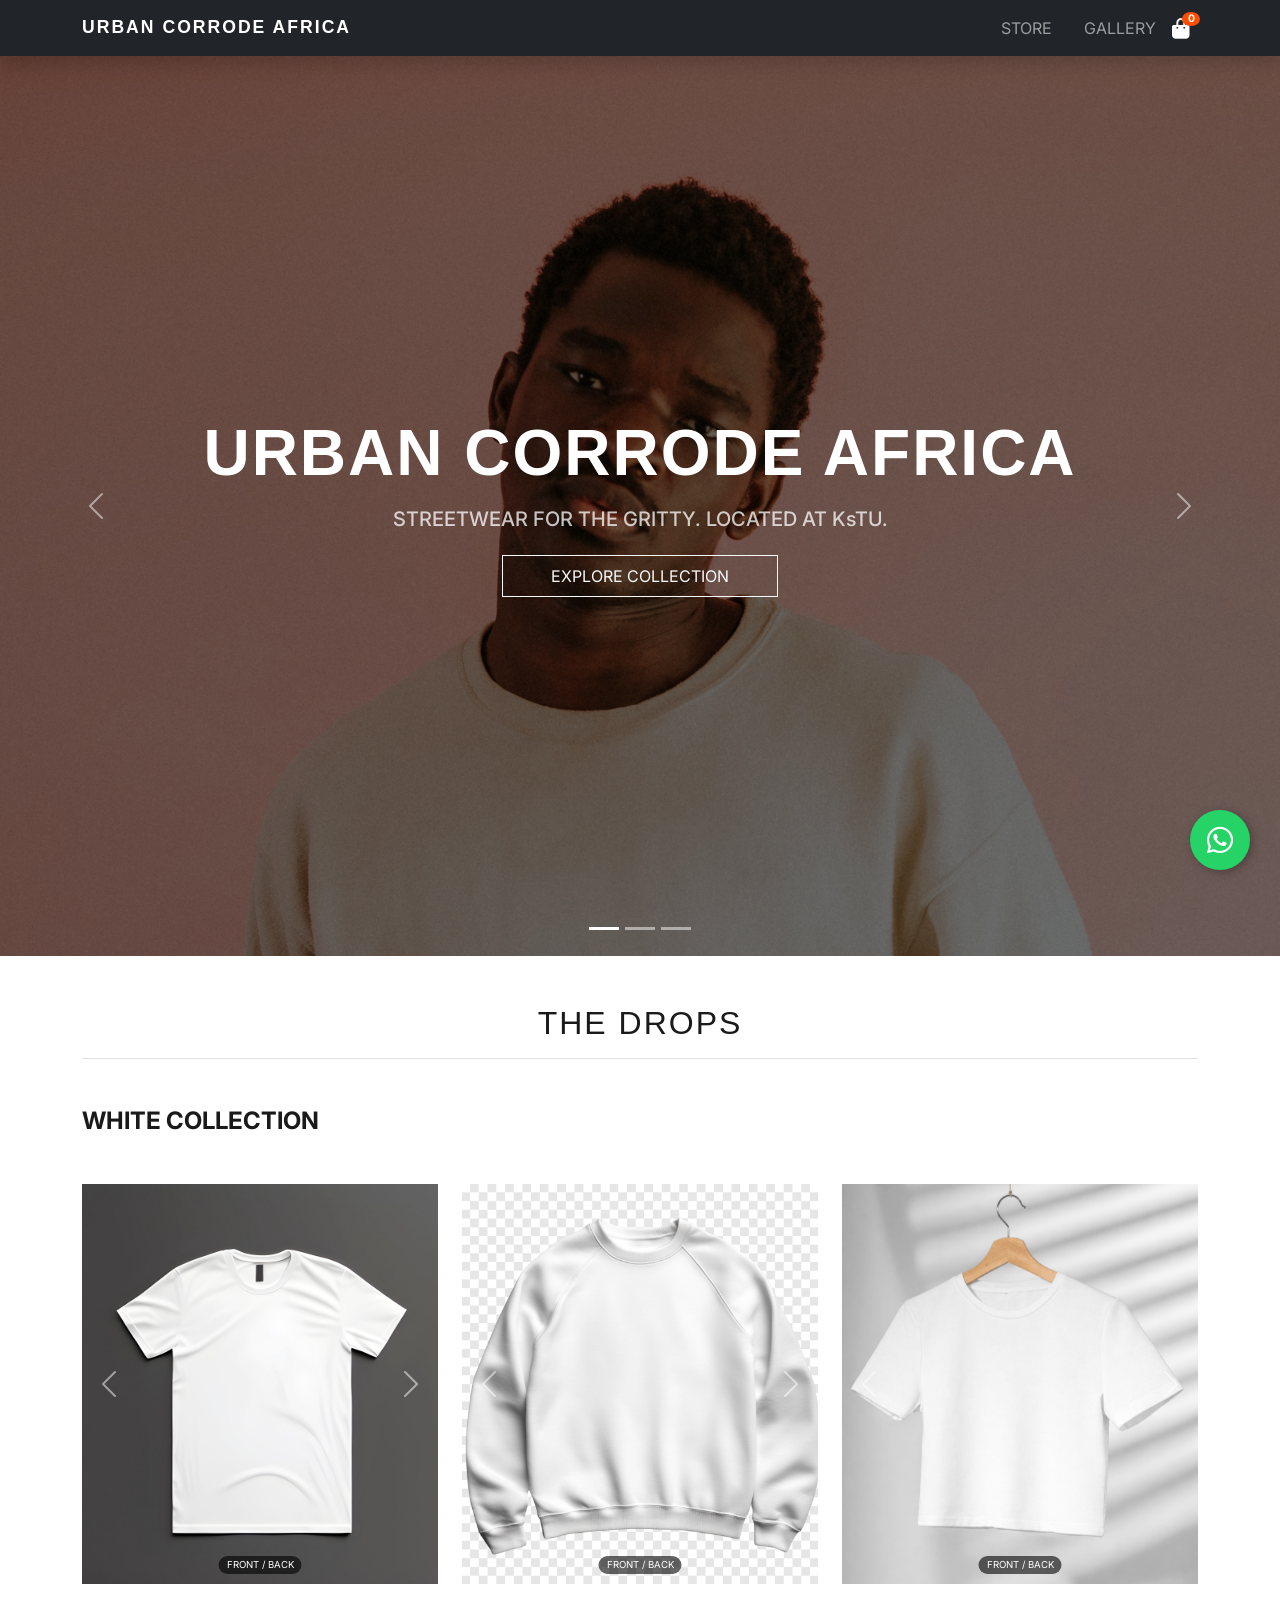
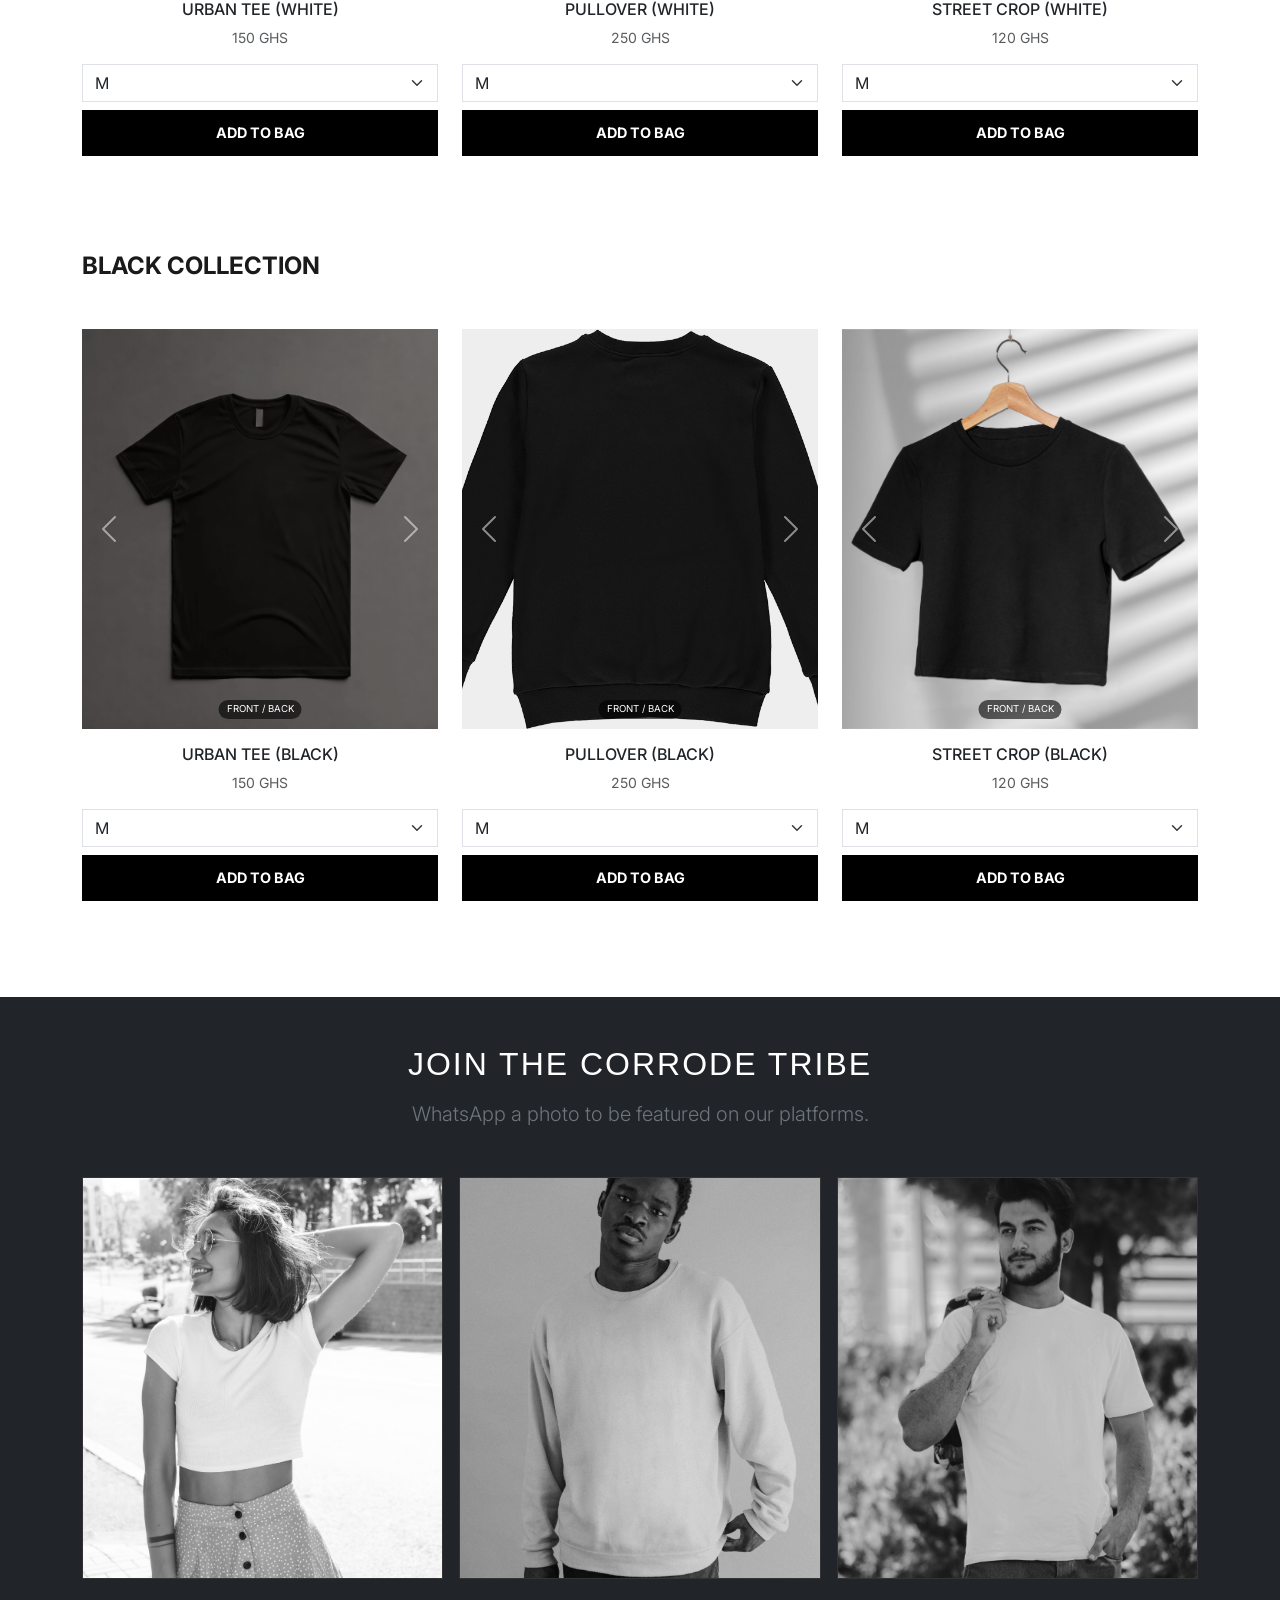
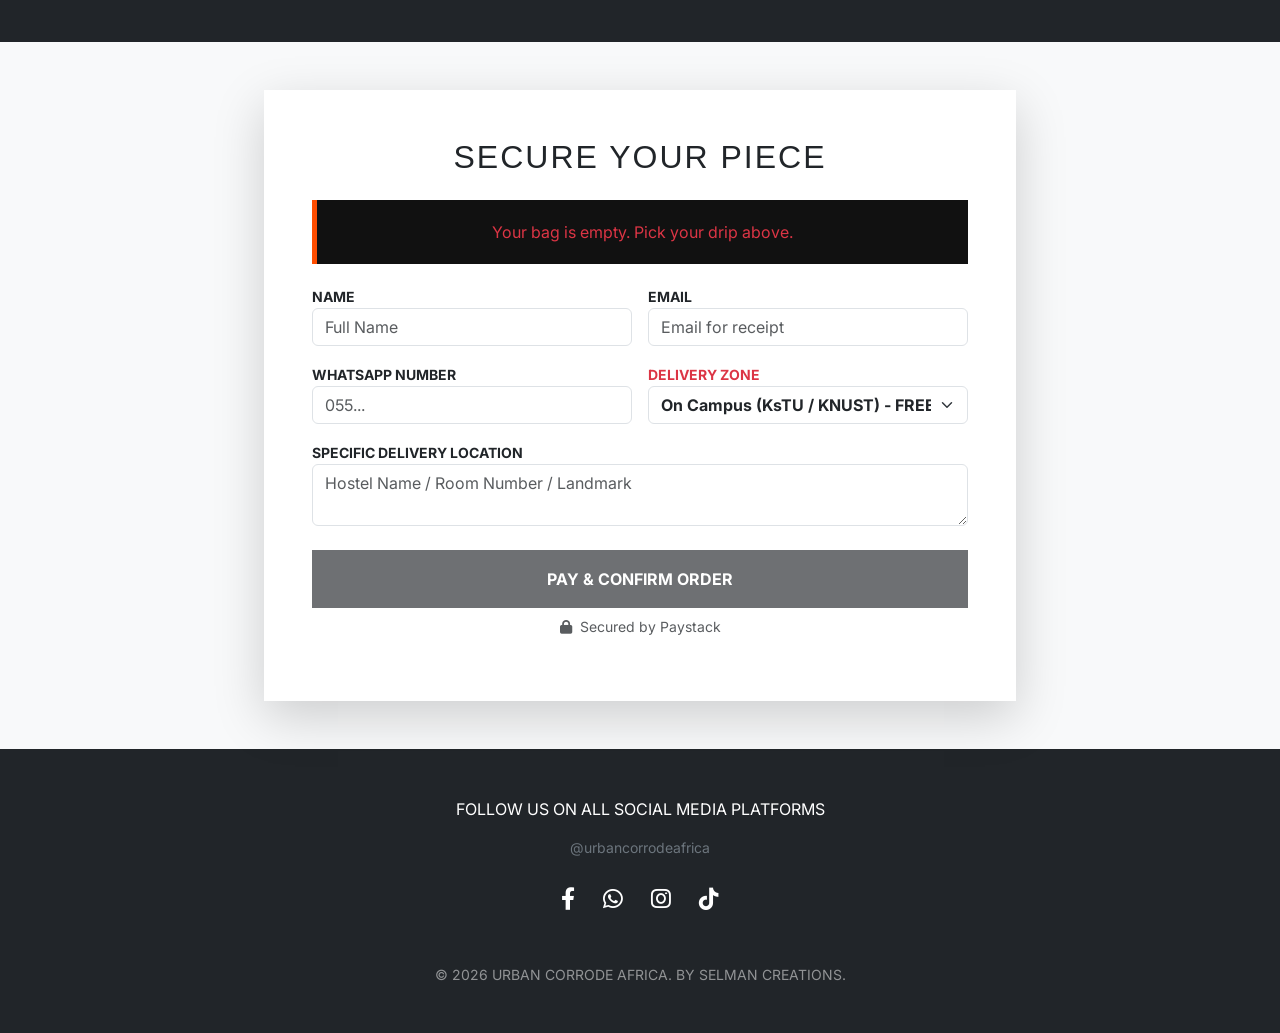
==== commit 6b81c7d4: "initial upload" ====
--- a/index.html
+++ b/index.html
@@ -17,32 +17,40 @@
     body { font-family: 'Inter', sans-serif; background-color: #f8f9fa; color: #1a1a1a; overflow-x: hidden; }
     h1, h2, .navbar-brand { font-family: 'Syncopate', sans-serif; text-transform: uppercase; letter-spacing: 2px; }
 
+    /* Navbar & Cart Badge */
     .navbar-brand { white-space: normal; max-width: 75%; line-height: 1.2; font-size: 1.1rem; }
-    .cart-status { position: relative; color: white; text-decoration: none; display: flex; align-items: center; }
-    .cart-badge { position: absolute; top: -10px; right: -12px; background: var(--brand-accent); color: white; font-size: 0.7rem; padding: 2px 6px; border-radius: 50%; font-weight: bold; }
-
-    .carousel-item-hero { height: 100vh; width: 100vw; background-repeat: no-repeat; background-position: top center; background-size: cover; }
+    .nav-actions-mobile { display: flex; align-items: center; gap: 15px; }
+    .cart-status { position: relative; color: white; text-decoration: none; display: inline-block; line-height: 1; }
+    .cart-badge { position: absolute; top: -8px; right: -10px; background: var(--brand-accent); color: white; font-size: 0.65rem; padding: 2px 5px; border-radius: 50%; font-weight: bold; min-width: 18px; text-align: center; }
+
+    /* Hero Section */
+    .carousel-item-hero { min-height: 100vh; width: 100vw; background-repeat: no-repeat; background-position: top center; background-size: cover; }
     .carousel-overlay { position: absolute; top: 0; left: 0; width: 100%; height: 100%; background: rgba(0,0,0,0.5); display: flex; align-items: center; justify-content: center; color: white; text-align: center; }
 
+    /* Product Cards */
     .product-card { border: none; background: none; margin-bottom: 2rem; }
     .product-slider { width: 100%; height: 400px; background: #eee; overflow: hidden; position: relative; }
     .product-slider img { width: 100%; height: 400px; object-fit: cover; }
     .view-hint { position: absolute; bottom: 10px; left: 50%; transform: translateX(-50%); background: rgba(0,0,0,0.6); color: white; font-size: 0.6rem; padding: 2px 8px; z-index: 5; text-transform: uppercase; border-radius: 10px; }
 
-    .btn-add { background: #000; color: #fff; border-radius: 0; font-weight: bold; width: 100%; border: none; padding: 10px; font-size: 0.9rem; transition: 0.3s; }
+    .btn-add { background: #000; color: #fff; border-radius: 0; font-weight: bold; width: 100%; border: none; padding: 12px; font-size: 0.9rem; transition: 0.3s; }
     .btn-add:hover { background: var(--brand-accent); }
 
+    /* Gallery */
     .gallery-container { overflow: hidden; position: relative; margin-bottom: 15px; border: 1px solid #333; }
     .gallery-img { width: 100%; height: 400px; object-fit: cover; filter: grayscale(100%); transition: 0.6s; }
     .gallery-container:hover .gallery-img { filter: grayscale(0%); transform: scale(1.05); }
 
+    /* Order Summary (Bag) */
     #bag-summary { background: #111; color: #fff; padding: 20px; margin-bottom: 20px; border-left: 5px solid var(--brand-accent); }
     .bag-item { display: flex; justify-content: space-between; align-items: center; border-bottom: 1px solid #333; padding: 10px 0; }
-    .remove-btn { color: #ff4d4d; cursor: pointer; transition: 0.3s; font-size: 1.1rem; }
+    .remove-btn { color: #ff4d4d; cursor: pointer; transition: 0.3s; font-size: 1rem; margin-left: 10px; }
     .remove-btn:hover { color: #fff; transform: scale(1.2); }
 
+    /* WhatsApp Float */
     .whatsapp-float { position: fixed; bottom: 30px; right: 30px; background-color: var(--whatsapp-green); color: white; width: 60px; height: 60px; border-radius: 50%; display: flex; align-items: center; justify-content: center; font-size: 30px; box-shadow: 2px 2px 10px rgba(0,0,0,0.3); z-index: 1000; transition: 0.3s; text-decoration: none; }
     .social-link { color: white; font-size: 1.4rem; margin: 0 12px; text-decoration: none; transition: 0.3s; display: inline-block; }
+    .social-link:hover { color: var(--brand-accent); transform: translateY(-3px); }
   </style>
 </head>
 <body>
@@ -50,10 +58,11 @@
 <a href="https://wa.me/233554914575" class="whatsapp-float" target="_blank"><i class="fab fa-whatsapp"></i></a>
 
 <nav class="navbar navbar-expand-lg navbar-dark bg-dark sticky-top shadow">
-  <div class="container d-flex justify-content-between align-items-center">
-    <a class="navbar-brand fw-bold" href="#">URBAN CORRODE<br class="d-lg-none"> AFRICA</a>
-    <div class="nav-actions-mobile order-lg-last">
-      <a href="#order" class="cart-status me-3 me-lg-0">
+  <div class="container">
+    <a class="navbar-brand fw-bold" href="#">URBAN <br class="d-lg-none"> CORRODE<br class="d-lg-none"> AFRICA</a>
+
+    <div class="nav-actions-mobile d-flex align-items-center order-lg-last">
+      <a href="#order" class="cart-status me-2">
         <i class="fas fa-shopping-bag fa-lg"></i>
         <span class="cart-badge" id="cart-count">0</span>
       </a>
@@ -61,6 +70,7 @@
         <span class="navbar-toggler-icon"></span>
       </button>
     </div>
+
     <div class="collapse navbar-collapse" id="navbarNav">
       <ul class="navbar-nav ms-auto align-items-center">
         <li class="nav-item"><a class="nav-link px-3" href="#shop">STORE</a></li>
@@ -70,8 +80,16 @@
   </div>
 </nav>
 
-<div id="heroCarousel" class="carousel slide" data-bs-ride="carousel">
+<div id="heroCarousel" class="carousel slide carousel-fade" data-bs-ride="carousel">
+  <!-- Optional: Add Indicators (the small dots at the bottom) -->
+  <div class="carousel-indicators">
+    <button type="button" data-bs-target="#heroCarousel" data-bs-slide-to="0" class="active"></button>
+    <button type="button" data-bs-target="#heroCarousel" data-bs-slide-to="1"></button>
+    <button type="button" data-bs-target="#heroCarousel" data-bs-slide-to="2"></button>
+  </div>
+
   <div class="carousel-inner">
+    <!-- FIRST ITEM -->
     <div class="carousel-item carousel-item-hero active" style="background-image: url('images/street uca pull over.jpg');">
       <div class="carousel-overlay">
         <div class="container px-4 text-center">
@@ -81,7 +99,37 @@
         </div>
       </div>
     </div>
-  </div>
+
+    <!-- SECOND ITEM -->
+    <div class="carousel-item carousel-item-hero" style="background-image: url('images/street uca crop top.jpg');">
+      <div class="carousel-overlay">
+        <div class="container px-4 text-center">
+          <h1 class="display-3 fw-bold mb-3">URBAN CORRODE AFRICA</h1>
+          <p class="h5 mb-4 opacity-75">STREETWEAR FOR THE GRITTY. LOCATED AT KsTU.</p>
+          <a href="#shop" class="btn btn-outline-light rounded-0 px-5 py-2">EXPLORE COLLECTION</a>
+        </div>
+      </div>
+    </div>
+
+    <!-- THIRD ITEM -->
+    <div class="carousel-item carousel-item-hero" style="background-image: url('images/street normal white uca.jpg');">
+      <div class="carousel-overlay">
+        <div class="container px-4 text-center">
+          <h1 class="display-3 fw-bold mb-3">URBAN CORRODE AFRICA</h1>
+          <p class="h5 mb-4 opacity-75">STREETWEAR FOR THE GRITTY. LOCATED AT KsTU.</p>
+          <a href="#shop" class="btn btn-outline-light rounded-0 px-5 py-2">EXPLORE COLLECTION</a>
+        </div>
+      </div>
+    </div>
+  </div>
+
+  <!-- Navigation Arrows -->
+  <button class="carousel-control-prev" type="button" data-bs-target="#heroCarousel" data-bs-slide="prev">
+    <span class="carousel-control-prev-icon"></span>
+  </button>
+  <button class="carousel-control-next" type="button" data-bs-target="#heroCarousel" data-bs-slide="next">
+    <span class="carousel-control-next-icon"></span>
+  </button>
 </div>
 
 <section id="shop" class="py-5 bg-white">
@@ -90,6 +138,7 @@
 
     <div class="row g-4 mb-5">
       <div class="col-12"><h4 class="fw-bold mb-4">WHITE COLLECTION</h4></div>
+
       <div class="col-md-4">
         <div class="card product-card text-center">
           <div id="p1" class="carousel slide product-slider" data-bs-interval="false">
@@ -104,10 +153,11 @@
           <div class="card-body px-0">
             <h6>URBAN TEE (WHITE)</h6><p class="small text-muted">150 GHS</p>
             <select class="form-select mb-2 rounded-0" id="sz1"><option>S</option><option selected>M</option><option>L</option><option>XL</option></select>
-            <button class="btn-add" onclick="addToBag('Urban Tee (White)', 150, 'sz1', event)">ADD TO BAG</button>
-          </div>
-        </div>
-      </div>
+            <button class="btn-add" onclick="addToBag(this, 'Urban Tee (White)', 150, 'sz1')">ADD TO BAG</button>
+          </div>
+        </div>
+      </div>
+
       <div class="col-md-4">
         <div class="card product-card text-center">
           <div id="p2" class="carousel slide product-slider" data-bs-interval="false">
@@ -122,10 +172,11 @@
           <div class="card-body px-0">
             <h6>PULLOVER (WHITE)</h6><p class="small text-muted">250 GHS</p>
             <select class="form-select mb-2 rounded-0" id="sz2"><option>S</option><option selected>M</option><option>L</option><option>XL</option></select>
-            <button class="btn-add" onclick="addToBag('Pullover (White)', 250, 'sz2', event)">ADD TO BAG</button>
-          </div>
-        </div>
-      </div>
+            <button class="btn-add" onclick="addToBag(this, 'Pullover (White)', 250, 'sz2')">ADD TO BAG</button>
+          </div>
+        </div>
+      </div>
+
       <div class="col-md-4">
         <div class="card product-card text-center">
           <div id="p3" class="carousel slide product-slider" data-bs-interval="false">
@@ -140,7 +191,7 @@
           <div class="card-body px-0">
             <h6>STREET CROP (WHITE)</h6><p class="small text-muted">120 GHS</p>
             <select class="form-select mb-2 rounded-0" id="sz3"><option>S</option><option selected>M</option><option>L</option></select>
-            <button class="btn-add" onclick="addToBag('Street Crop (White)', 120, 'sz3', event)">ADD TO BAG</button>
+            <button class="btn-add" onclick="addToBag(this, 'Street Crop (White)', 120, 'sz3')">ADD TO BAG</button>
           </div>
         </div>
       </div>
@@ -148,6 +199,7 @@
 
     <div class="row g-4">
       <div class="col-12"><h4 class="fw-bold mb-4">BLACK COLLECTION</h4></div>
+
       <div class="col-md-4">
         <div class="card product-card text-center">
           <div id="p4" class="carousel slide product-slider" data-bs-interval="false">
@@ -162,10 +214,11 @@
           <div class="card-body px-0">
             <h6>URBAN TEE (BLACK)</h6><p class="small text-muted">150 GHS</p>
             <select class="form-select mb-2 rounded-0" id="sz4"><option>S</option><option selected>M</option><option>L</option><option>XL</option></select>
-            <button class="btn-add" onclick="addToBag('Urban Tee (Black)', 150, 'sz4', event)">ADD TO BAG</button>
-          </div>
-        </div>
-      </div>
+            <button class="btn-add" onclick="addToBag(this, 'Urban Tee (Black)', 150, 'sz4')">ADD TO BAG</button>
+          </div>
+        </div>
+      </div>
+
       <div class="col-md-4">
         <div class="card product-card text-center">
           <div id="p5" class="carousel slide product-slider" data-bs-interval="false">
@@ -180,10 +233,11 @@
           <div class="card-body px-0">
             <h6>PULLOVER (BLACK)</h6><p class="small text-muted">250 GHS</p>
             <select class="form-select mb-2 rounded-0" id="sz5"><option>S</option><option selected>M</option><option>L</option><option>XL</option></select>
-            <button class="btn-add" onclick="addToBag('Pullover (Black)', 250, 'sz5', event)">ADD TO BAG</button>
-          </div>
-        </div>
-      </div>
+            <button class="btn-add" onclick="addToBag(this, 'Pullover (Black)', 250, 'sz5')">ADD TO BAG</button>
+          </div>
+        </div>
+      </div>
+
       <div class="col-md-4">
         <div class="card product-card text-center">
           <div id="p6" class="carousel slide product-slider" data-bs-interval="false">
@@ -198,10 +252,22 @@
           <div class="card-body px-0">
             <h6>STREET CROP (BLACK)</h6><p class="small text-muted">120 GHS</p>
             <select class="form-select mb-2 rounded-0" id="sz6"><option>S</option><option selected>M</option><option>L</option></select>
-            <button class="btn-add" onclick="addToBag('Street Crop (Black)', 120, 'sz6', event)">ADD TO BAG</button>
-          </div>
-        </div>
-      </div>
+            <button class="btn-add" onclick="addToBag(this, 'Street Crop (Black)', 120, 'sz6')">ADD TO BAG</button>
+          </div>
+        </div>
+      </div>
+    </div>
+  </div>
+</section>
+
+<section id="gallery" class="py-5 bg-dark text-white text-center">
+  <div class="container">
+    <h2 class="mb-3">JOIN THE CORRODE TRIBE</h2>
+    <p class="lead mb-5 text-secondary px-3">WhatsApp a photo to be featured on our platforms.</p>
+    <div class="row g-3">
+      <div class="col-md-4"><div class="gallery-container"><img src="images/streep%20uca%20crop%20top%203.jpg" class="gallery-img"></div></div>
+      <div class="col-md-4"><div class="gallery-container"><img src="images/street%20uca%20pull%20over.jpg" class="gallery-img"></div></div>
+      <div class="col-md-4"><div class="gallery-container"><img src="images/street%20normal%20white%20uca.jpg" class="gallery-img"></div></div>
     </div>
   </div>
 </section>
@@ -212,7 +278,7 @@
       <h2 class="text-center mb-4 text-uppercase">SECURE YOUR PIECE</h2>
 
       <div id="bag-summary">
-        <p class="text-muted text-center mb-0">Your bag is empty. Pick your drip above.</p>
+        <p class="text-danger text-center mb-0">Your bag is empty. Pick your drip above.</p>
       </div>
 
       <form id="paymentForm">
@@ -253,53 +319,46 @@
 
 <footer class="py-5 bg-dark text-white text-center">
   <div class="container">
-    <p class="footer-social-title text-uppercase mb-3">FOLLOW US</p>
-    <p class="mb-0 small opacity-50">© 2026 URBAN CORRODE AFRICA.</p>
+    <p class="footer-social-title text-uppercase mb-3">FOLLOW US ON ALL SOCIAL MEDIA PLATFORMS</p>
+    <p class="small mb-4 text-secondary">@urbancorrodeafrica</p>
+    <div class="mb-5">
+      <a href="https://facebook.com/urbancorrodeafrica" class="social-link" target="_blank"><i class="fab fa-facebook-f"></i></a>
+      <a href="https://wa.me/233554914575" class="social-link" target="_blank"><i class="fab fa-whatsapp"></i></a>
+      <a href="https://instagram.com/urbancorrodeafrica" class="social-link" target="_blank"><i class="fab fa-instagram"></i></a>
+      <a href="https://tiktok.com/@urbancorrodeafrica" class="social-link" target="_blank"><i class="fab fa-tiktok"></i></a>
+    </div>
+    <p class="mb-0 small opacity-50">© 2026 URBAN CORRODE AFRICA. BY SELMAN CREATIONS.</p>
   </div>
 </footer>
 
 <script src="https://cdn.jsdelivr.net/npm/bootstrap@5.3.0/dist/js/bootstrap.bundle.min.js"></script>
 <script>
-  // --- 1. SETTINGS ---
-  const _supabaseUrl = 'https://tcnbrajpchavyccfjbdu.supabase.co';
-
-  // IMPORTANT: Ensure this is the long 'anon' key starting with eyJ...
-  const _supabaseKey = 'eyJhbGciOiJIUzI1NiIsInR5cCI6IkpXVCJ9.eyJpc3MiOiJzdXBhYmFzZSIsInJlZiI6InRjbmJyYWpwY2hhdnljY2ZqYmR1Iiwicm9sZSI6ImFub24iLCJpYXQiOjE3NzQzODQyMDgsImV4cCI6MjA4OTk2MDIwOH0.8ti52JtqWbU9l_L5dqZxRgHaPP2g1ZW995yLTEoLaEA';
-
-  // Cleaned the \n from the end of this key
-  const _paystackKey = 'pk_test_a5750e7555808df4446ff2fc42daf8fb9454d13b';
-
-  const supabaseClient = supabase.createClient(_supabaseUrl, _supabaseKey);
-
-  // --- 2. SMART BAG LOGIC ---
+  // --- INITIALIZE SUPABASE ---
+  const SUPABASE_URL = 'https://tcnbrajpchavyccfjbdu.supabase.co';
+  const SUPABASE_KEY = 'sb_publishable_c-tY_nSFpJYFE71AfwI6kQ_jb2OXm5Q';
+  const _supabase = window.supabase.createClient(SUPABASE_URL, SUPABASE_KEY);
+
   let bag = {};
 
-  function addToBag(name, price, sizeId, event) {
+  function addToBag(btn, name, price, sizeId) {
     const size = document.getElementById(sizeId).value;
     const itemKey = `${name}-${size}`;
-
-    if (bag[itemKey]) {
-      bag[itemKey].qty += 1;
-    } else {
-      bag[itemKey] = { name: name, size: size, price: price, qty: 1 };
-    }
+    if (bag[itemKey]) { bag[itemKey].qty += 1; }
+    else { bag[itemKey] = { name: name, size: size, price: price, qty: 1 }; }
     updateUI();
 
-    const btn = event.target;
+    const originalText = btn.innerText;
     btn.innerText = "ADDED!";
     btn.style.background = "#ff4d00";
     setTimeout(() => {
-      btn.innerText = "ADD TO BAG";
+      btn.innerText = originalText;
       btn.style.background = "#000";
     }, 800);
   }
 
   function removeFromBag(key) {
-    if (bag[key].qty > 1) {
-      bag[key].qty -= 1;
-    } else {
-      delete bag[key];
-    }
+    if (bag[key].qty > 1) { bag[key].qty -= 1; }
+    else { delete bag[key]; }
     updateUI();
   }
 
@@ -307,57 +366,55 @@
     const summary = document.getElementById('bag-summary');
     const payBtn = document.getElementById('payBtn');
     const deliveryFee = parseInt(document.getElementById('deliveryZone').value);
+    const cartCount = document.getElementById('cart-count');
     let itemsSubtotal = 0;
     let totalItemsCount = 0;
-    let html = '<h6 class="fw-bold text-danger mb-3">ORDER SUMMARY:</h6>';
-
     const keys = Object.keys(bag);
+
     if (keys.length === 0) {
       summary.innerHTML = '<p class="text-muted text-center mb-0">Your bag is empty. Pick your drip above.</p>';
       payBtn.disabled = true;
-      document.getElementById('cart-count').innerText = 0;
+      cartCount.innerText = 0;
       return;
     }
 
+    let html = '<h6 class="fw-bold text-danger mb-3">ORDER SUMMARY:</h6>';
     keys.forEach(key => {
       const item = bag[key];
-      const itemTotal = item.price * item.qty;
-      itemsSubtotal += itemTotal;
+      itemsSubtotal += (item.price * item.qty);
       totalItemsCount += item.qty;
-
-      html += `
-                <div class="bag-item text-white">
-                    <span>${item.name} (${item.size}) <strong>x${item.qty}</strong></span>
-                    <span>${itemTotal} GHS <i class="fas fa-trash-alt remove-btn ms-2" onclick="removeFromBag('${key}')"></i></span>
-                </div>
-            `;
+      html += `<div class="bag-item text-white">
+                <span>${item.name} (${item.size}) <strong>x${item.qty}</strong></span>
+                <span>${item.price * item.qty} GHS <i class="fas fa-trash-alt remove-btn" onclick="removeFromBag('${key}')"></i></span>
+             </div>`;
     });
 
     const finalTotal = itemsSubtotal + deliveryFee;
-    html += `
-            <hr style="border-color: #444;">
-            <div class="d-flex justify-content-between small text-secondary"><span>Items:</span><span>${itemsSubtotal} GHS</span></div>
-            <div class="d-flex justify-content-between small text-secondary"><span>Delivery:</span><span>${deliveryFee === 0 ? 'FREE' : deliveryFee + ' GHS'}</span></div>
-            <h4 class="mt-3 text-white">TOTAL: ${finalTotal} GHS</h4>
-        `;
+    html += `<hr style="border-color: #444;">
+         <div class="d-flex justify-content-between small text-secondary"><span>Items:</span><span>${itemsSubtotal} GHS</span></div>
+         <div class="d-flex justify-content-between small text-secondary"><span>Delivery:</span><span>${deliveryFee === 0 ? 'FREE' : deliveryFee + ' GHS'}</span></div>
+         <h4 class="mt-3 text-white">TOTAL: ${finalTotal} GHS</h4>`;
 
     summary.innerHTML = html;
     payBtn.disabled = false;
-    document.getElementById('cart-count').innerText = totalItemsCount;
+    cartCount.innerText = totalItemsCount;
   }
 
-  // --- 3. PAYMENT & WHATSAPP REDIRECT ---
-  document.getElementById('paymentForm').addEventListener("submit", function(e) {
+  // --- UPDATED PAYMENT LOGIC ---
+  document.getElementById('paymentForm').onsubmit = function(e) {
     e.preventDefault();
-
-    const payBtn = document.getElementById('payBtn');
-    const originalText = payBtn.innerText;
-
-    // Visual feedback that the button was clicked
-    payBtn.disabled = true;
-    payBtn.innerText = "OPENING SECURE PAYMENT...";
-
-    const deliveryFee = parseInt(document.getElementById('deliveryZone').value);
+    console.log("Form Submitted...");
+
+    const emailField = document.getElementById('custEmail');
+    const deliveryZoneSelect = document.getElementById('deliveryZone');
+
+    // Basic Validation
+    if(!emailField.value || Object.keys(bag).length === 0) {
+      alert("Please fill in your email and add items to your bag.");
+      return;
+    }
+
+    const deliveryFee = parseInt(deliveryZoneSelect.value);
     let itemsSubtotal = 0;
     let itemDescriptions = [];
 
@@ -368,48 +425,64 @@
     });
 
     const finalTotal = itemsSubtotal + deliveryFee;
-    const zoneText = document.getElementById('deliveryZone').options[document.getElementById('deliveryZone').selectedIndex].text;
-
-    try {
-      let handler = PaystackPop.setup({
-        key: _paystackKey,
-        email: document.getElementById('custEmail').value,
-        amount: finalTotal * 100, // Paystack uses pesewas
-        currency: 'GHS',
-        callback: async function(response) {
-          const orderData = {
-            paystack_ref: response.reference,
-            customer_name: document.getElementById('custName').value,
-            customer_email: document.getElementById('custEmail').value,
-            customer_phone: document.getElementById('custPhone').value,
-            items: itemDescriptions.join(', '),
-            delivery_zone: zoneText,
-            delivery_address: document.getElementById('custAddress').value,
-            total_amount: finalTotal,
-            status: 'Paid'
-          };
-
-          // Save to Supabase
-          await supabaseClient.from('orders').insert([orderData]);
-
-          // Redirect to WhatsApp
-          const msg = `*NEW PAID ORDER*%0A*Ref:* ${response.reference}%0A*Items:* ${orderData.items}%0A*Total:* ${finalTotal} GHS%0A*Name:* ${orderData.customer_name}`;
-          window.location.href = `https://wa.me/233554914575?text=${msg}`;
-        },
-        onClose: function() {
-          payBtn.disabled = false;
-          payBtn.innerText = originalText;
-          alert('Window closed. Payment not completed.');
-        }
-      });
-      handler.openIframe();
-    } catch (error) {
-      console.error("Paystack Error:", error);
-      payBtn.disabled = false;
-      payBtn.innerText = originalText;
-      alert("Error launching payment. Check your internet connection.");
+    const itemsString = itemDescriptions.join(', ');
+    const zoneText = deliveryZoneSelect.options[deliveryZoneSelect.selectedIndex].text;
+
+    console.log("Calculated Total:", finalTotal);
+
+    // Paystack Configuration
+    const handler = PaystackPop.setup({
+      key: 'pk_test_a5750e7555808df4446ff2fc42daf8fb9454d13b',
+      email: emailField.value,
+      amount: Math.round(finalTotal * 100), // Ensure it's a clean integer
+      currency: 'GHS',
+      callback: function(response) {
+        console.log("Payment Successful, Reference:", response.reference);
+        saveToSupabase(response.reference, itemsString, zoneText, finalTotal);
+      },
+      onClose: function() {
+        alert('Transaction cancelled.');
+      }
+    });
+
+    console.log("Attempting to open Paystack...");
+    handler.openIframe();
+  };
+
+  async function saveToSupabase(ref, items, zone, total) {
+    const name = document.getElementById('custName').value;
+    const loc = document.getElementById('custAddress').value;
+    const phone = document.getElementById('custPhone').value;
+    const email = document.getElementById('custEmail').value;
+
+    console.log("Attempting to save to Supabase...");
+
+    const { data, error } = await _supabase.from('ORDERS').insert([{
+      customer_name: name,
+      customer_email: email,
+      customer_phone: phone,
+      address: loc,
+      delivery_zone: zone,
+      items: items,
+      total_price: total,
+      paystack_ref: ref,
+      status: 'Pending'
+    }]);
+
+    if (error) {
+      // THIS WILL TELL US EXACTLY WHAT IS WRONG
+      console.error("SUPABASE ERROR DETAILS:", error.message);
+      alert("Order paid but failed to save to dashboard: " + error.message);
+    } else {
+      console.log("SUCCESS: Order saved to dashboard!");
     }
-  });
+
+    // Redirect to WhatsApp (Moved inside a timeout so you can see the error first)
+    setTimeout(() => {
+      const msg = `*PAID ORDER - REF: ${ref}*%0A%0A*Items:* ${items}%0A*Zone:* ${zone}%0A*Total Paid:* ${total} GHS%0A*Name:* ${name}%0A*Address:* ${loc}`;
+      window.location.href = `https://wa.me/233554914575?text=${msg}`;
+    }, 1500);
+  }
 </script>
 </body>
 </html>
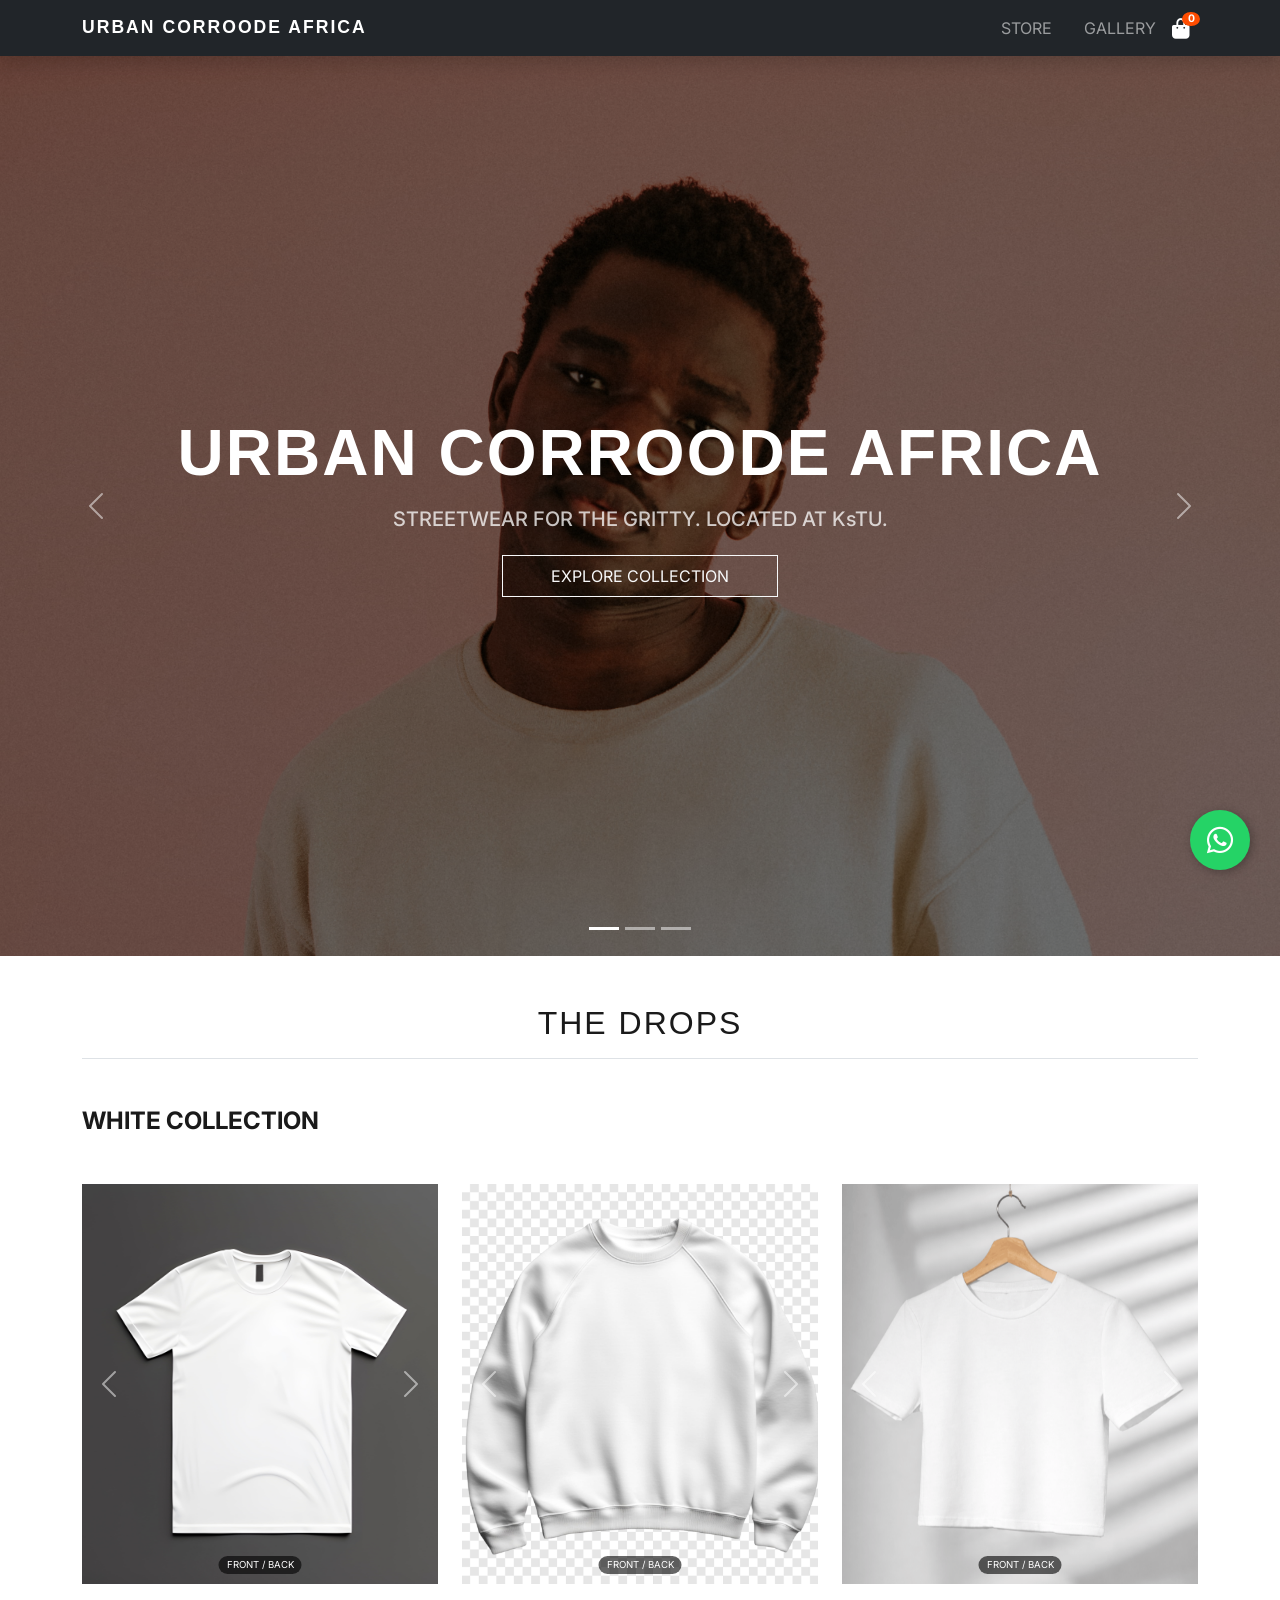
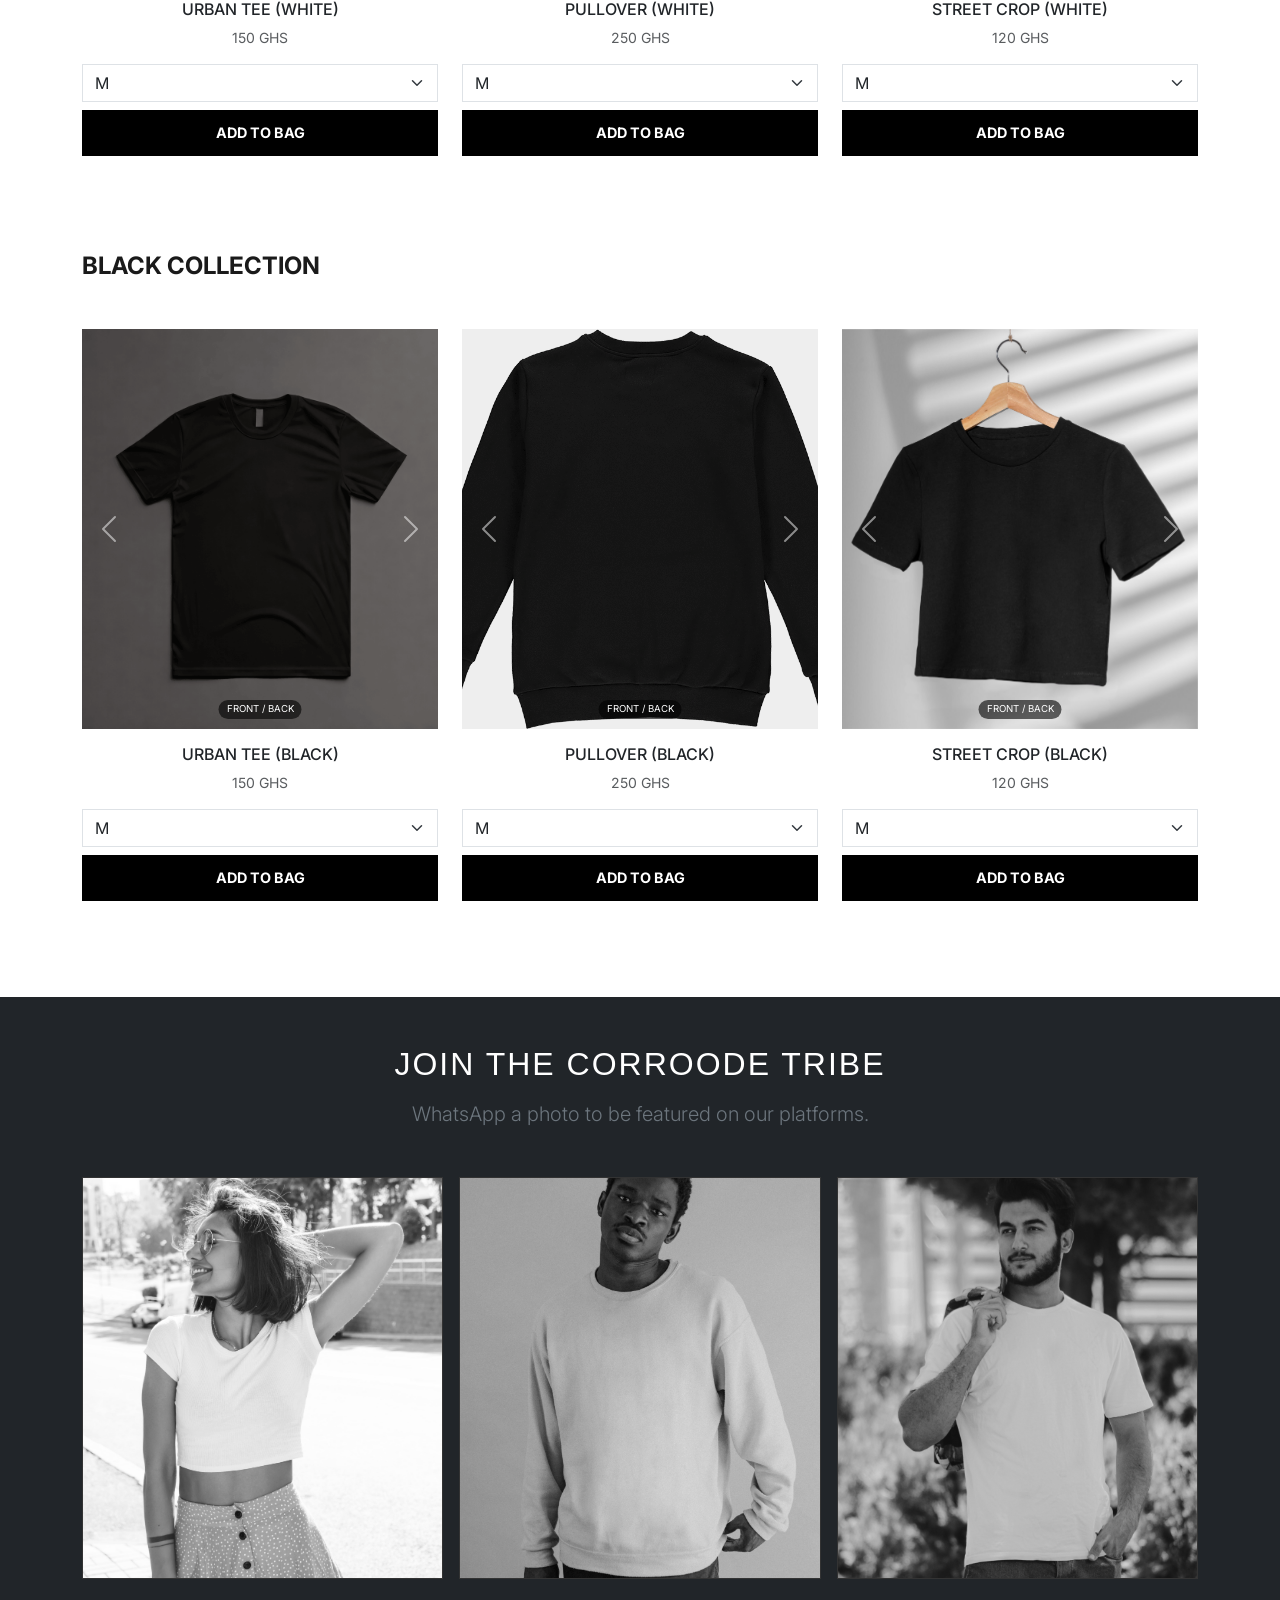
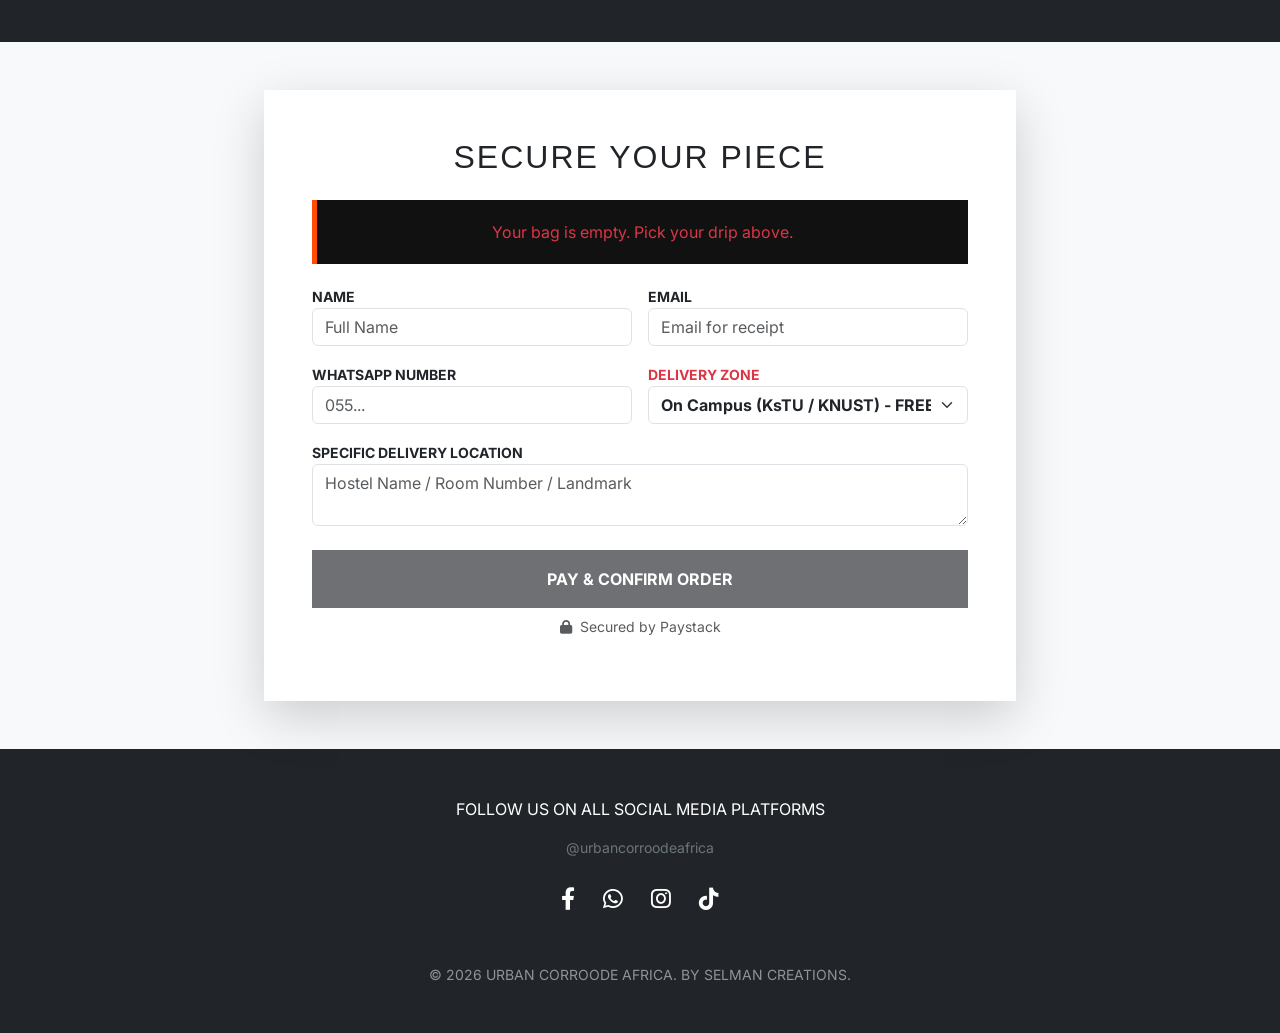
==== commit 2a8047aa: "initial upload" ====
--- a/index.html
+++ b/index.html
@@ -1,65 +1,39 @@
 <!DOCTYPE html>
 <html lang="en">
 <head>
+
+  <!-- REQUIRED -->
   <meta charset="UTF-8">
   <meta name="viewport" content="width=device-width, initial-scale=1.0">
-  <title>URBAN CORRODE AFRICA | Official Store</title>
-
+  <title>URBAN CORROODE AFRICA | Official Store</title>
+
+  <!-- BOOTSTRAP LIBRARY -->
   <link href="https://cdn.jsdelivr.net/npm/bootstrap@5.3.0/dist/css/bootstrap.min.css" rel="stylesheet">
+
+  <!-- GOOGLE FONT LIBRARY -->
   <link href="https://fonts.googleapis.com/css2?family=Syncopate:wght@700&family=Inter:wght@400;700&display=swap" rel="stylesheet">
+
+  <!-- FONT AWESOME LIBRARY -->
   <link rel="stylesheet" href="https://cdnjs.cloudflare.com/ajax/libs/font-awesome/6.0.0/css/all.min.css">
 
+  <!-- SUPABASE LIBRARY -->
   <script src="https://cdn.jsdelivr.net/npm/@supabase/supabase-js@2"></script>
+
+  <!-- PAY STACK LIBRARY -->
   <script src="https://js.paystack.co/v1/inline.js"></script>
 
-  <style>
-    :root { --brand-dark: #0f0f0f; --brand-accent: #ff4d00; --whatsapp-green: #25D366; }
-    body { font-family: 'Inter', sans-serif; background-color: #f8f9fa; color: #1a1a1a; overflow-x: hidden; }
-    h1, h2, .navbar-brand { font-family: 'Syncopate', sans-serif; text-transform: uppercase; letter-spacing: 2px; }
-
-    /* Navbar & Cart Badge */
-    .navbar-brand { white-space: normal; max-width: 75%; line-height: 1.2; font-size: 1.1rem; }
-    .nav-actions-mobile { display: flex; align-items: center; gap: 15px; }
-    .cart-status { position: relative; color: white; text-decoration: none; display: inline-block; line-height: 1; }
-    .cart-badge { position: absolute; top: -8px; right: -10px; background: var(--brand-accent); color: white; font-size: 0.65rem; padding: 2px 5px; border-radius: 50%; font-weight: bold; min-width: 18px; text-align: center; }
-
-    /* Hero Section */
-    .carousel-item-hero { min-height: 100vh; width: 100vw; background-repeat: no-repeat; background-position: top center; background-size: cover; }
-    .carousel-overlay { position: absolute; top: 0; left: 0; width: 100%; height: 100%; background: rgba(0,0,0,0.5); display: flex; align-items: center; justify-content: center; color: white; text-align: center; }
-
-    /* Product Cards */
-    .product-card { border: none; background: none; margin-bottom: 2rem; }
-    .product-slider { width: 100%; height: 400px; background: #eee; overflow: hidden; position: relative; }
-    .product-slider img { width: 100%; height: 400px; object-fit: cover; }
-    .view-hint { position: absolute; bottom: 10px; left: 50%; transform: translateX(-50%); background: rgba(0,0,0,0.6); color: white; font-size: 0.6rem; padding: 2px 8px; z-index: 5; text-transform: uppercase; border-radius: 10px; }
-
-    .btn-add { background: #000; color: #fff; border-radius: 0; font-weight: bold; width: 100%; border: none; padding: 12px; font-size: 0.9rem; transition: 0.3s; }
-    .btn-add:hover { background: var(--brand-accent); }
-
-    /* Gallery */
-    .gallery-container { overflow: hidden; position: relative; margin-bottom: 15px; border: 1px solid #333; }
-    .gallery-img { width: 100%; height: 400px; object-fit: cover; filter: grayscale(100%); transition: 0.6s; }
-    .gallery-container:hover .gallery-img { filter: grayscale(0%); transform: scale(1.05); }
-
-    /* Order Summary (Bag) */
-    #bag-summary { background: #111; color: #fff; padding: 20px; margin-bottom: 20px; border-left: 5px solid var(--brand-accent); }
-    .bag-item { display: flex; justify-content: space-between; align-items: center; border-bottom: 1px solid #333; padding: 10px 0; }
-    .remove-btn { color: #ff4d4d; cursor: pointer; transition: 0.3s; font-size: 1rem; margin-left: 10px; }
-    .remove-btn:hover { color: #fff; transform: scale(1.2); }
-
-    /* WhatsApp Float */
-    .whatsapp-float { position: fixed; bottom: 30px; right: 30px; background-color: var(--whatsapp-green); color: white; width: 60px; height: 60px; border-radius: 50%; display: flex; align-items: center; justify-content: center; font-size: 30px; box-shadow: 2px 2px 10px rgba(0,0,0,0.3); z-index: 1000; transition: 0.3s; text-decoration: none; }
-    .social-link { color: white; font-size: 1.4rem; margin: 0 12px; text-decoration: none; transition: 0.3s; display: inline-block; }
-    .social-link:hover { color: var(--brand-accent); transform: translateY(-3px); }
-  </style>
+  <!-- TEMPLATE CSS -->
+  <link rel="stylesheet" href="style.css">
 </head>
 <body>
 
-<a href="https://wa.me/233554914575" class="whatsapp-float" target="_blank"><i class="fab fa-whatsapp"></i></a>
-
+<!-- FLOATING WHATSAPP BUTTON -->
+<a href="https://wa.me/233509157313" class="whatsapp-float" target="_blank"><i class="fab fa-whatsapp"></i></a>
+
+<!-- NAVIGATION BAR START -->
 <nav class="navbar navbar-expand-lg navbar-dark bg-dark sticky-top shadow">
   <div class="container">
-    <a class="navbar-brand fw-bold" href="#">URBAN <br class="d-lg-none"> CORRODE<br class="d-lg-none"> AFRICA</a>
+    <a class="navbar-brand fw-bold" href="#">URBAN <br class="d-lg-none"> CORROODE<br class="d-lg-none"> AFRICA</a>
 
     <div class="nav-actions-mobile d-flex align-items-center order-lg-last">
       <a href="#order" class="cart-status me-2">
@@ -79,7 +53,9 @@
     </div>
   </div>
 </nav>
-
+<!-- NAVIGATION BAR END -->
+
+<!-- HERO CAROUSEL START -->
 <div id="heroCarousel" class="carousel slide carousel-fade" data-bs-ride="carousel">
   <!-- Optional: Add Indicators (the small dots at the bottom) -->
   <div class="carousel-indicators">
@@ -93,7 +69,7 @@
     <div class="carousel-item carousel-item-hero active" style="background-image: url('images/street uca pull over.jpg');">
       <div class="carousel-overlay">
         <div class="container px-4 text-center">
-          <h1 class="display-3 fw-bold mb-3">URBAN CORRODE AFRICA</h1>
+          <h1 class="display-3 fw-bold mb-3">URBAN CORROODE AFRICA</h1>
           <p class="h5 mb-4 opacity-75">STREETWEAR FOR THE GRITTY. LOCATED AT KsTU.</p>
           <a href="#shop" class="btn btn-outline-light rounded-0 px-5 py-2">EXPLORE COLLECTION</a>
         </div>
@@ -104,7 +80,7 @@
     <div class="carousel-item carousel-item-hero" style="background-image: url('images/street uca crop top.jpg');">
       <div class="carousel-overlay">
         <div class="container px-4 text-center">
-          <h1 class="display-3 fw-bold mb-3">URBAN CORRODE AFRICA</h1>
+          <h1 class="display-3 fw-bold mb-3">URBAN CORROODE AFRICA</h1>
           <p class="h5 mb-4 opacity-75">STREETWEAR FOR THE GRITTY. LOCATED AT KsTU.</p>
           <a href="#shop" class="btn btn-outline-light rounded-0 px-5 py-2">EXPLORE COLLECTION</a>
         </div>
@@ -115,7 +91,7 @@
     <div class="carousel-item carousel-item-hero" style="background-image: url('images/street normal white uca.jpg');">
       <div class="carousel-overlay">
         <div class="container px-4 text-center">
-          <h1 class="display-3 fw-bold mb-3">URBAN CORRODE AFRICA</h1>
+          <h1 class="display-3 fw-bold mb-3">URBAN CORROODE AFRICA</h1>
           <p class="h5 mb-4 opacity-75">STREETWEAR FOR THE GRITTY. LOCATED AT KsTU.</p>
           <a href="#shop" class="btn btn-outline-light rounded-0 px-5 py-2">EXPLORE COLLECTION</a>
         </div>
@@ -131,11 +107,14 @@
     <span class="carousel-control-next-icon"></span>
   </button>
 </div>
-
+<!-- HERO CAROUSEL END -->
+
+<!-- COLLECTIONS START -->
 <section id="shop" class="py-5 bg-white">
   <div class="container">
     <h2 class="text-center mb-5 border-bottom pb-3">THE DROPS</h2>
 
+    <!-- WHITE COLLECTION START -->
     <div class="row g-4 mb-5">
       <div class="col-12"><h4 class="fw-bold mb-4">WHITE COLLECTION</h4></div>
 
@@ -196,7 +175,9 @@
         </div>
       </div>
     </div>
-
+    <!-- WHITE COLLECTION END -->
+
+    <!-- BLACK COLLECTION START -->
     <div class="row g-4">
       <div class="col-12"><h4 class="fw-bold mb-4">BLACK COLLECTION</h4></div>
 
@@ -257,12 +238,17 @@
         </div>
       </div>
     </div>
+    <!-- BLACK COLLECTION END -->
+
   </div>
 </section>
-
+<!-- COLLECTIONS END -->
+
+
+<!-- GALLERY SECTION START -->
 <section id="gallery" class="py-5 bg-dark text-white text-center">
   <div class="container">
-    <h2 class="mb-3">JOIN THE CORRODE TRIBE</h2>
+    <h2 class="mb-3">JOIN THE CORROODE TRIBE</h2>
     <p class="lead mb-5 text-secondary px-3">WhatsApp a photo to be featured on our platforms.</p>
     <div class="row g-3">
       <div class="col-md-4"><div class="gallery-container"><img src="images/streep%20uca%20crop%20top%203.jpg" class="gallery-img"></div></div>
@@ -271,7 +257,10 @@
     </div>
   </div>
 </section>
-
+<!-- GALLERY SECTION END -->
+
+
+<!-- PAYMENT AND BAG START -->
 <section id="order" class="py-5 bg-light">
   <div class="container px-4" style="max-width: 800px;">
     <div class="card p-4 p-md-5 shadow-lg border-0 rounded-0">
@@ -316,173 +305,30 @@
     </div>
   </div>
 </section>
-
+<!-- PAYMENT AND BAG END -->
+
+
+<!-- FOOTER START -->
 <footer class="py-5 bg-dark text-white text-center">
   <div class="container">
     <p class="footer-social-title text-uppercase mb-3">FOLLOW US ON ALL SOCIAL MEDIA PLATFORMS</p>
-    <p class="small mb-4 text-secondary">@urbancorrodeafrica</p>
+    <p class="small mb-4 text-secondary">@urbancorroodeafrica</p>
     <div class="mb-5">
-      <a href="https://facebook.com/urbancorrodeafrica" class="social-link" target="_blank"><i class="fab fa-facebook-f"></i></a>
-      <a href="https://wa.me/233554914575" class="social-link" target="_blank"><i class="fab fa-whatsapp"></i></a>
-      <a href="https://instagram.com/urbancorrodeafrica" class="social-link" target="_blank"><i class="fab fa-instagram"></i></a>
-      <a href="https://tiktok.com/@urbancorrodeafrica" class="social-link" target="_blank"><i class="fab fa-tiktok"></i></a>
-    </div>
-    <p class="mb-0 small opacity-50">© 2026 URBAN CORRODE AFRICA. BY SELMAN CREATIONS.</p>
+      <a href="https://facebook.com/urbancorroodeafrica" class="social-link" target="_blank"><i class="fab fa-facebook-f"></i></a>
+      <a href="https://wa.me/233509157313" class="social-link" target="_blank"><i class="fab fa-whatsapp"></i></a>
+      <a href="https://instagram.com/urbancorroodeafrica" class="social-link" target="_blank"><i class="fab fa-instagram"></i></a>
+      <a href="https://tiktok.com/@urbancorroodeafrica" class="social-link" target="_blank"><i class="fab fa-tiktok"></i></a>
+    </div>
+    <p class="mb-0 small opacity-50">© 2026 URBAN CORROODE AFRICA. BY SELMAN CREATIONS.</p>
   </div>
 </footer>
-
+<!-- FOOTER END -->
+
+<!-- BOOTSTRAP JAVASCRIPT -->
 <script src="https://cdn.jsdelivr.net/npm/bootstrap@5.3.0/dist/js/bootstrap.bundle.min.js"></script>
-<script>
-  // --- INITIALIZE SUPABASE ---
-  const SUPABASE_URL = 'https://tcnbrajpchavyccfjbdu.supabase.co';
-  const SUPABASE_KEY = 'sb_publishable_c-tY_nSFpJYFE71AfwI6kQ_jb2OXm5Q';
-  const _supabase = window.supabase.createClient(SUPABASE_URL, SUPABASE_KEY);
-
-  let bag = {};
-
-  function addToBag(btn, name, price, sizeId) {
-    const size = document.getElementById(sizeId).value;
-    const itemKey = `${name}-${size}`;
-    if (bag[itemKey]) { bag[itemKey].qty += 1; }
-    else { bag[itemKey] = { name: name, size: size, price: price, qty: 1 }; }
-    updateUI();
-
-    const originalText = btn.innerText;
-    btn.innerText = "ADDED!";
-    btn.style.background = "#ff4d00";
-    setTimeout(() => {
-      btn.innerText = originalText;
-      btn.style.background = "#000";
-    }, 800);
-  }
-
-  function removeFromBag(key) {
-    if (bag[key].qty > 1) { bag[key].qty -= 1; }
-    else { delete bag[key]; }
-    updateUI();
-  }
-
-  function updateUI() {
-    const summary = document.getElementById('bag-summary');
-    const payBtn = document.getElementById('payBtn');
-    const deliveryFee = parseInt(document.getElementById('deliveryZone').value);
-    const cartCount = document.getElementById('cart-count');
-    let itemsSubtotal = 0;
-    let totalItemsCount = 0;
-    const keys = Object.keys(bag);
-
-    if (keys.length === 0) {
-      summary.innerHTML = '<p class="text-muted text-center mb-0">Your bag is empty. Pick your drip above.</p>';
-      payBtn.disabled = true;
-      cartCount.innerText = 0;
-      return;
-    }
-
-    let html = '<h6 class="fw-bold text-danger mb-3">ORDER SUMMARY:</h6>';
-    keys.forEach(key => {
-      const item = bag[key];
-      itemsSubtotal += (item.price * item.qty);
-      totalItemsCount += item.qty;
-      html += `<div class="bag-item text-white">
-                <span>${item.name} (${item.size}) <strong>x${item.qty}</strong></span>
-                <span>${item.price * item.qty} GHS <i class="fas fa-trash-alt remove-btn" onclick="removeFromBag('${key}')"></i></span>
-             </div>`;
-    });
-
-    const finalTotal = itemsSubtotal + deliveryFee;
-    html += `<hr style="border-color: #444;">
-         <div class="d-flex justify-content-between small text-secondary"><span>Items:</span><span>${itemsSubtotal} GHS</span></div>
-         <div class="d-flex justify-content-between small text-secondary"><span>Delivery:</span><span>${deliveryFee === 0 ? 'FREE' : deliveryFee + ' GHS'}</span></div>
-         <h4 class="mt-3 text-white">TOTAL: ${finalTotal} GHS</h4>`;
-
-    summary.innerHTML = html;
-    payBtn.disabled = false;
-    cartCount.innerText = totalItemsCount;
-  }
-
-  // --- UPDATED PAYMENT LOGIC ---
-  document.getElementById('paymentForm').onsubmit = function(e) {
-    e.preventDefault();
-    console.log("Form Submitted...");
-
-    const emailField = document.getElementById('custEmail');
-    const deliveryZoneSelect = document.getElementById('deliveryZone');
-
-    // Basic Validation
-    if(!emailField.value || Object.keys(bag).length === 0) {
-      alert("Please fill in your email and add items to your bag.");
-      return;
-    }
-
-    const deliveryFee = parseInt(deliveryZoneSelect.value);
-    let itemsSubtotal = 0;
-    let itemDescriptions = [];
-
-    Object.keys(bag).forEach(key => {
-      const item = bag[key];
-      itemsSubtotal += (item.price * item.qty);
-      itemDescriptions.push(`${item.name} (${item.size}) x${item.qty}`);
-    });
-
-    const finalTotal = itemsSubtotal + deliveryFee;
-    const itemsString = itemDescriptions.join(', ');
-    const zoneText = deliveryZoneSelect.options[deliveryZoneSelect.selectedIndex].text;
-
-    console.log("Calculated Total:", finalTotal);
-
-    // Paystack Configuration
-    const handler = PaystackPop.setup({
-      key: 'pk_test_a5750e7555808df4446ff2fc42daf8fb9454d13b',
-      email: emailField.value,
-      amount: Math.round(finalTotal * 100), // Ensure it's a clean integer
-      currency: 'GHS',
-      callback: function(response) {
-        console.log("Payment Successful, Reference:", response.reference);
-        saveToSupabase(response.reference, itemsString, zoneText, finalTotal);
-      },
-      onClose: function() {
-        alert('Transaction cancelled.');
-      }
-    });
-
-    console.log("Attempting to open Paystack...");
-    handler.openIframe();
-  };
-
-  async function saveToSupabase(ref, items, zone, total) {
-    const name = document.getElementById('custName').value;
-    const loc = document.getElementById('custAddress').value;
-    const phone = document.getElementById('custPhone').value;
-    const email = document.getElementById('custEmail').value;
-
-    console.log("Attempting to save to Supabase...");
-
-    const { data, error } = await _supabase.from('ORDERS').insert([{
-      customer_name: name,
-      customer_email: email,
-      customer_phone: phone,
-      address: loc,
-      delivery_zone: zone,
-      items: items,
-      total_price: total,
-      paystack_ref: ref,
-      status: 'Pending'
-    }]);
-
-    if (error) {
-      // THIS WILL TELL US EXACTLY WHAT IS WRONG
-      console.error("SUPABASE ERROR DETAILS:", error.message);
-      alert("Order paid but failed to save to dashboard: " + error.message);
-    } else {
-      console.log("SUCCESS: Order saved to dashboard!");
-    }
-
-    // Redirect to WhatsApp (Moved inside a timeout so you can see the error first)
-    setTimeout(() => {
-      const msg = `*PAID ORDER - REF: ${ref}*%0A%0A*Items:* ${items}%0A*Zone:* ${zone}%0A*Total Paid:* ${total} GHS%0A*Name:* ${name}%0A*Address:* ${loc}`;
-      window.location.href = `https://wa.me/233554914575?text=${msg}`;
-    }, 1500);
-  }
-</script>
+
+<!-- TEMPLATE JAVASCRIPT -->
+<script src="script.js"></script>
+
 </body>
 </html>
--- a/style.css
+++ b/style.css
@@ -0,0 +1,38 @@
+:root { --brand-dark: #0f0f0f; --brand-accent: #ff4d00; --whatsapp-green: #25D366; }
+body { font-family: 'Inter', sans-serif; background-color: #f8f9fa; color: #1a1a1a; overflow-x: hidden; }
+h1, h2, .navbar-brand { font-family: 'Syncopate', sans-serif; text-transform: uppercase; letter-spacing: 2px; }
+
+/* Navbar & Cart Badge */
+.navbar-brand { white-space: normal; max-width: 75%; line-height: 1.2; font-size: 1.1rem; }
+.nav-actions-mobile { display: flex; align-items: center; gap: 15px; }
+.cart-status { position: relative; color: white; text-decoration: none; display: inline-block; line-height: 1; }
+.cart-badge { position: absolute; top: -8px; right: -10px; background: var(--brand-accent); color: white; font-size: 0.65rem; padding: 2px 5px; border-radius: 50%; font-weight: bold; min-width: 18px; text-align: center; }
+
+/* Hero Section */
+.carousel-item-hero { min-height: 100vh; width: 100vw; background-repeat: no-repeat; background-position: top center; background-size: cover; }
+.carousel-overlay { position: absolute; top: 0; left: 0; width: 100%; height: 100%; background: rgba(0,0,0,0.5); display: flex; align-items: center; justify-content: center; color: white; text-align: center; }
+
+/* Product Cards */
+.product-card { border: none; background: none; margin-bottom: 2rem; }
+.product-slider { width: 100%; height: 400px; background: #eee; overflow: hidden; position: relative; }
+.product-slider img { width: 100%; height: 400px; object-fit: cover; }
+.view-hint { position: absolute; bottom: 10px; left: 50%; transform: translateX(-50%); background: rgba(0,0,0,0.6); color: white; font-size: 0.6rem; padding: 2px 8px; z-index: 5; text-transform: uppercase; border-radius: 10px; }
+
+.btn-add { background: #000; color: #fff; border-radius: 0; font-weight: bold; width: 100%; border: none; padding: 12px; font-size: 0.9rem; transition: 0.3s; }
+.btn-add:hover { background: var(--brand-accent); }
+
+/* Gallery */
+.gallery-container { overflow: hidden; position: relative; margin-bottom: 15px; border: 1px solid #333; }
+.gallery-img { width: 100%; height: 400px; object-fit: cover; filter: grayscale(100%); transition: 0.6s; }
+.gallery-container:hover .gallery-img { filter: grayscale(0%); transform: scale(1.05); }
+
+/* Order Summary (Bag) */
+#bag-summary { background: #111; color: #fff; padding: 20px; margin-bottom: 20px; border-left: 5px solid var(--brand-accent); }
+.bag-item { display: flex; justify-content: space-between; align-items: center; border-bottom: 1px solid #333; padding: 10px 0; }
+.remove-btn { color: #ff4d4d; cursor: pointer; transition: 0.3s; font-size: 1rem; margin-left: 10px; }
+.remove-btn:hover { color: #fff; transform: scale(1.2); }
+
+/* WhatsApp Float */
+.whatsapp-float { position: fixed; bottom: 30px; right: 30px; background-color: var(--whatsapp-green); color: white; width: 60px; height: 60px; border-radius: 50%; display: flex; align-items: center; justify-content: center; font-size: 30px; box-shadow: 2px 2px 10px rgba(0,0,0,0.3); z-index: 1000; transition: 0.3s; text-decoration: none; }
+.social-link { color: white; font-size: 1.4rem; margin: 0 12px; text-decoration: none; transition: 0.3s; display: inline-block; }
+.social-link:hover { color: var(--brand-accent); transform: translateY(-3px); }
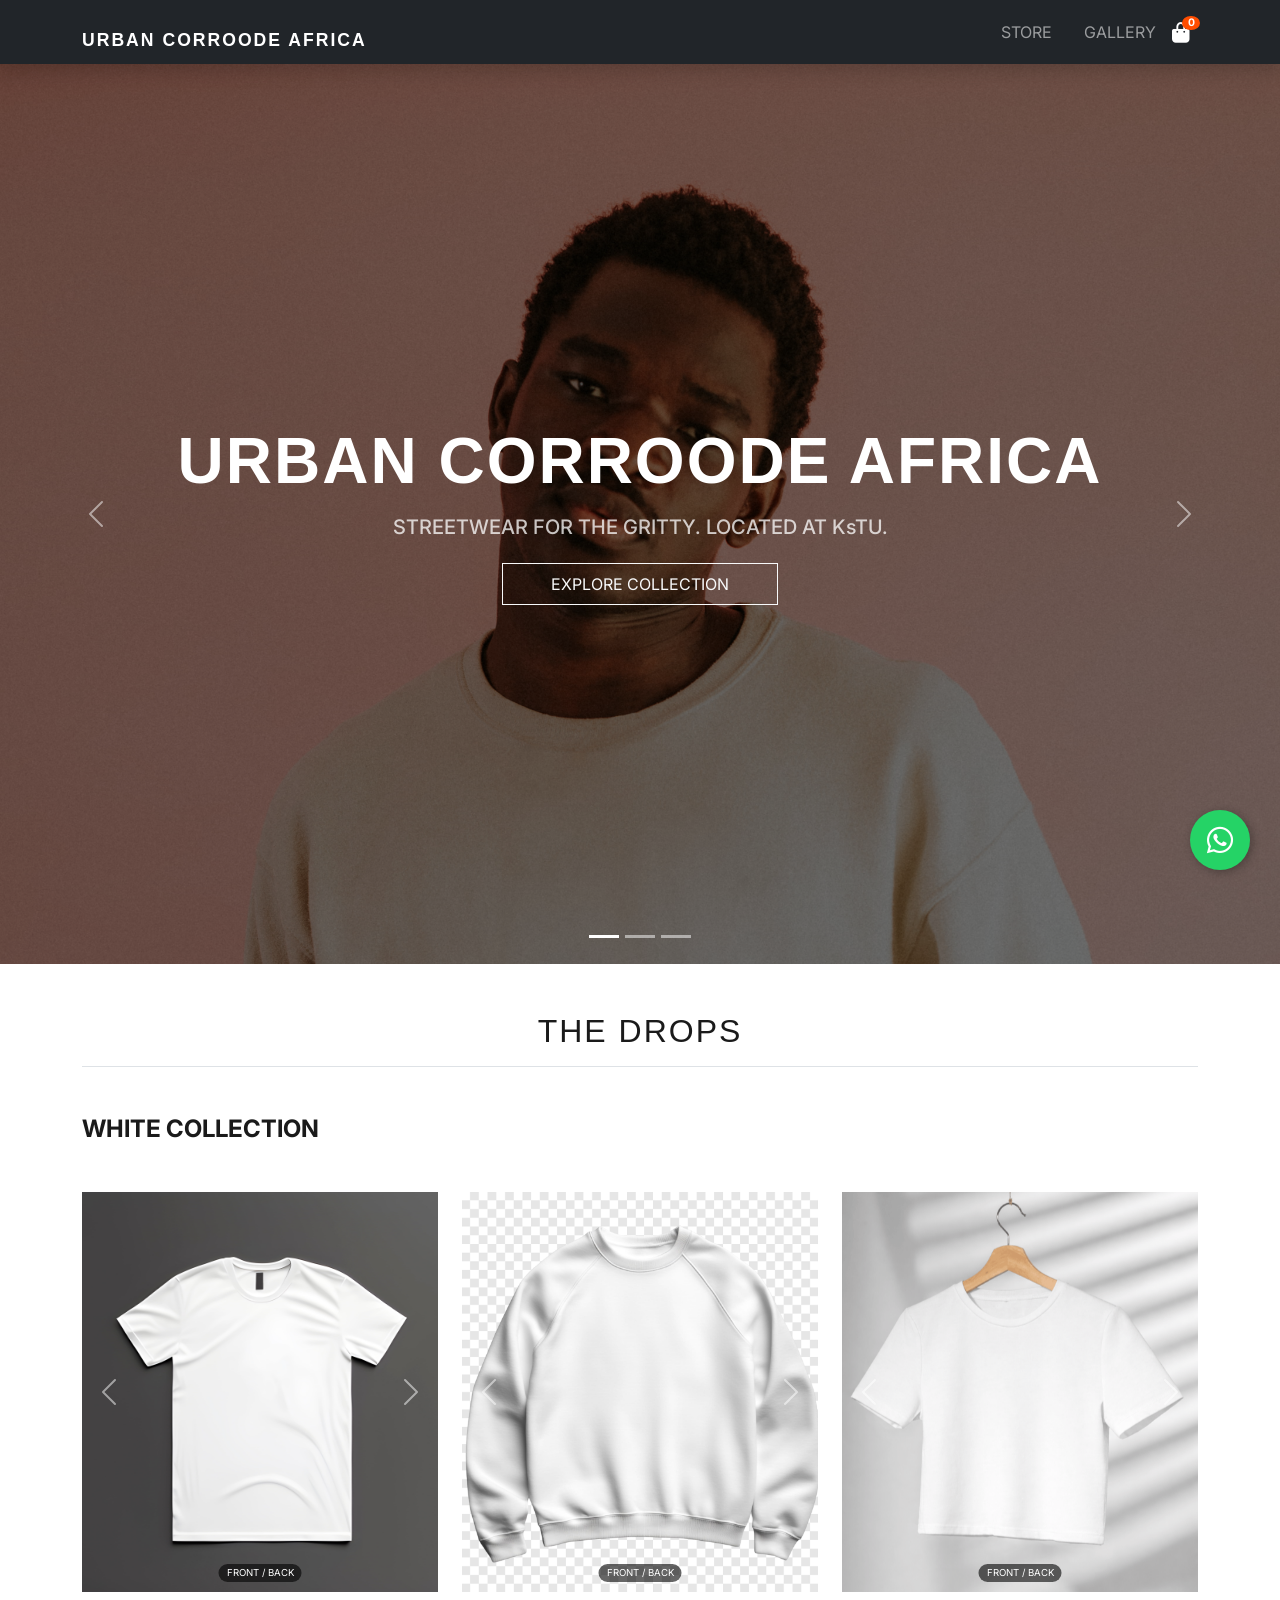
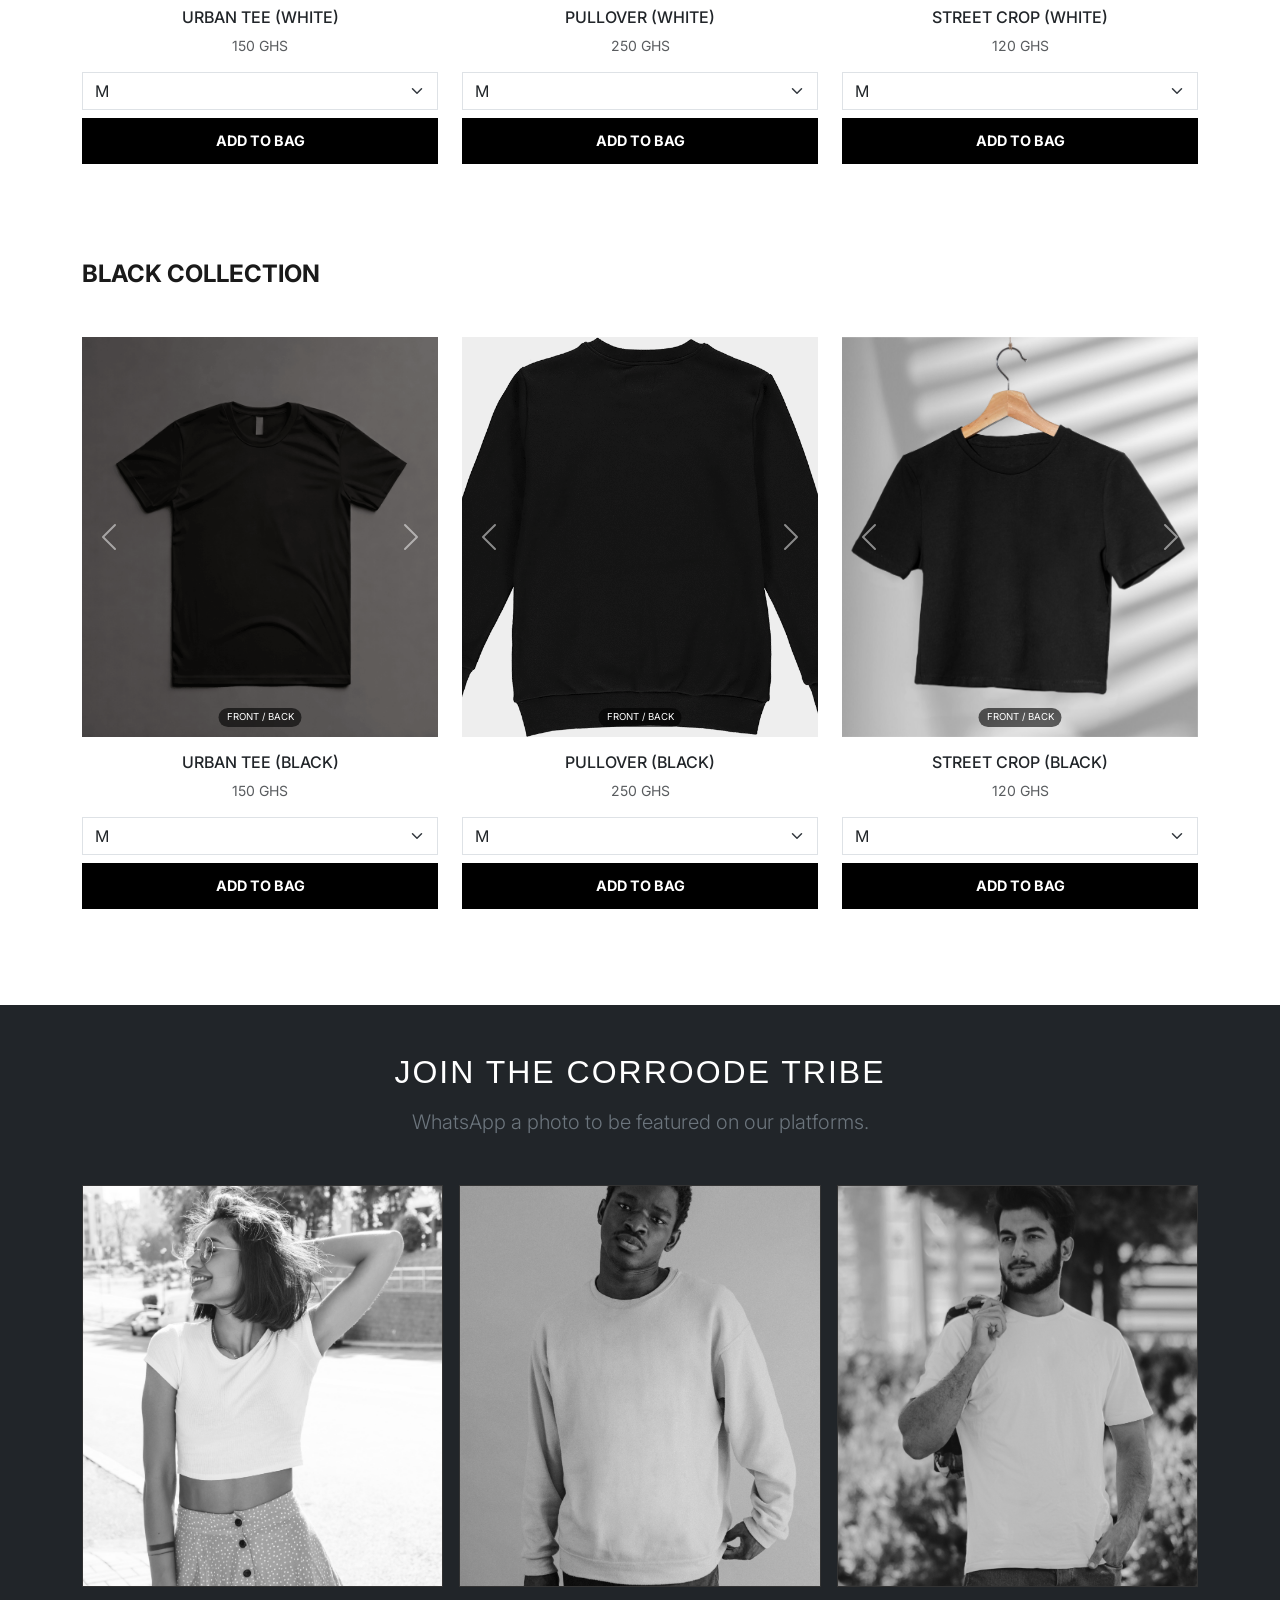
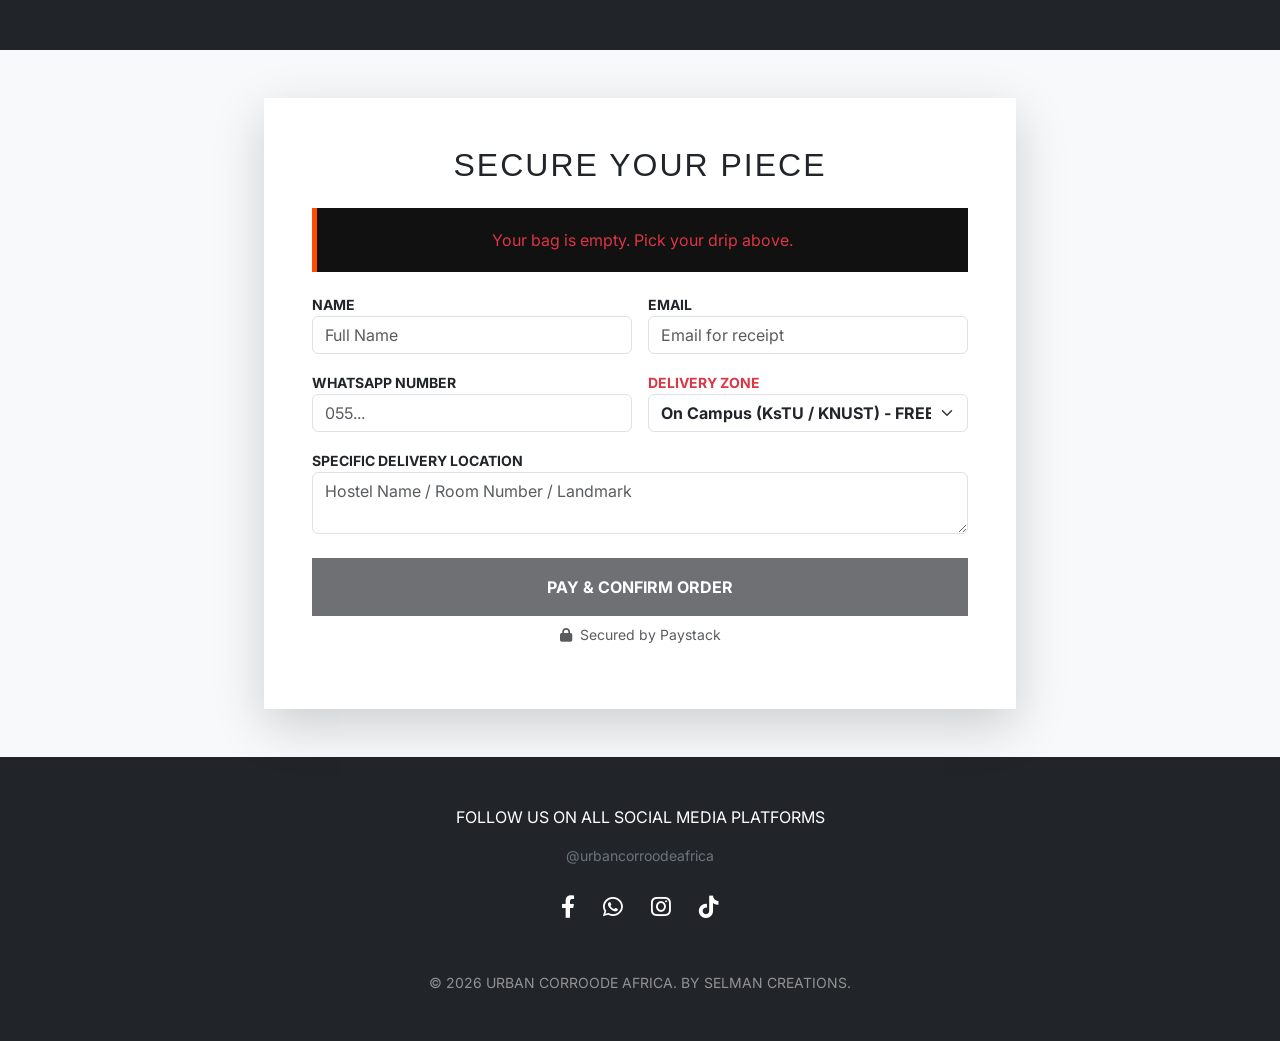
==== commit e7f701b2: "updated brand name" ====
--- a/index.html
+++ b/index.html
@@ -7,6 +7,29 @@
   <meta name="viewport" content="width=device-width, initial-scale=1.0">
   <title>URBAN CORROODE AFRICA | Official Store</title>
 
+  <!-- REQUIRED FOR SITE CRAWL -->
+  <meta name="description"
+        content="URBAN CORROODE AFRICA (formerly Urban Corrode) - The official store for premium streetwear
+        and urban fashion. Shop the latest drops and join the tribe.">
+  <meta name="keywords" content="Urban, Corroode, Corrode, Africa, Streetwear, Fashion, Clothing Brand">
+
+  <link rel="canonical" href="https://urbancorroodeafrica.netlify.app/">
+
+  <!-- SOCIAL MEDIA RECOGNITION IN TEXTBOX AND TWITTER FIELD START -->
+  <meta property="og:type" content="website">
+  <meta property="og:url" content="https://urbancorroodeafrica.netlify.app/">
+  <meta property="og:title" content="URBAN CORROODE AFRICA | Official Store">
+  <meta property="og:description" content="Premium streetwear and urban fashion. Shop the latest drops.">
+  <meta property="og:image" content="https://urbancorroodeafrica.netlify.app/images/social-preview.jpg">
+
+  <meta property="twitter:card" content="summary_large_image">
+  <meta property="twitter:title" content="URBAN CORROODE AFRICA">
+  <meta property="twitter:description" content="Premium streetwear for the tribe.">
+  <!-- SOCIAL MEDIA RECOGNITION IN TEXTBOX AND TWITTER FIELD END -->
+
+  <!-- REQUIRED FOR SITE CRAWL END -->
+
+
   <!-- BOOTSTRAP LIBRARY -->
   <link href="https://cdn.jsdelivr.net/npm/bootstrap@5.3.0/dist/css/bootstrap.min.css" rel="stylesheet">
 
@@ -33,7 +56,10 @@
 <!-- NAVIGATION BAR START -->
 <nav class="navbar navbar-expand-lg navbar-dark bg-dark sticky-top shadow">
   <div class="container">
-    <a class="navbar-brand fw-bold" href="#">URBAN <br class="d-lg-none"> CORROODE<br class="d-lg-none"> AFRICA</a>
+    <h1 class="mb-0">
+      <a class="navbar-brand fw-bold" href="index.html" aria-label="Urban Corroode Africa - formely Urban Corrode Africa">URBAN <br class="d-lg-none"> CORROODE<br class="d-lg-none"> AFRICA</a>
+    </h1>
+
 
     <div class="nav-actions-mobile d-flex align-items-center order-lg-last">
       <a href="#order" class="cart-status me-2">
